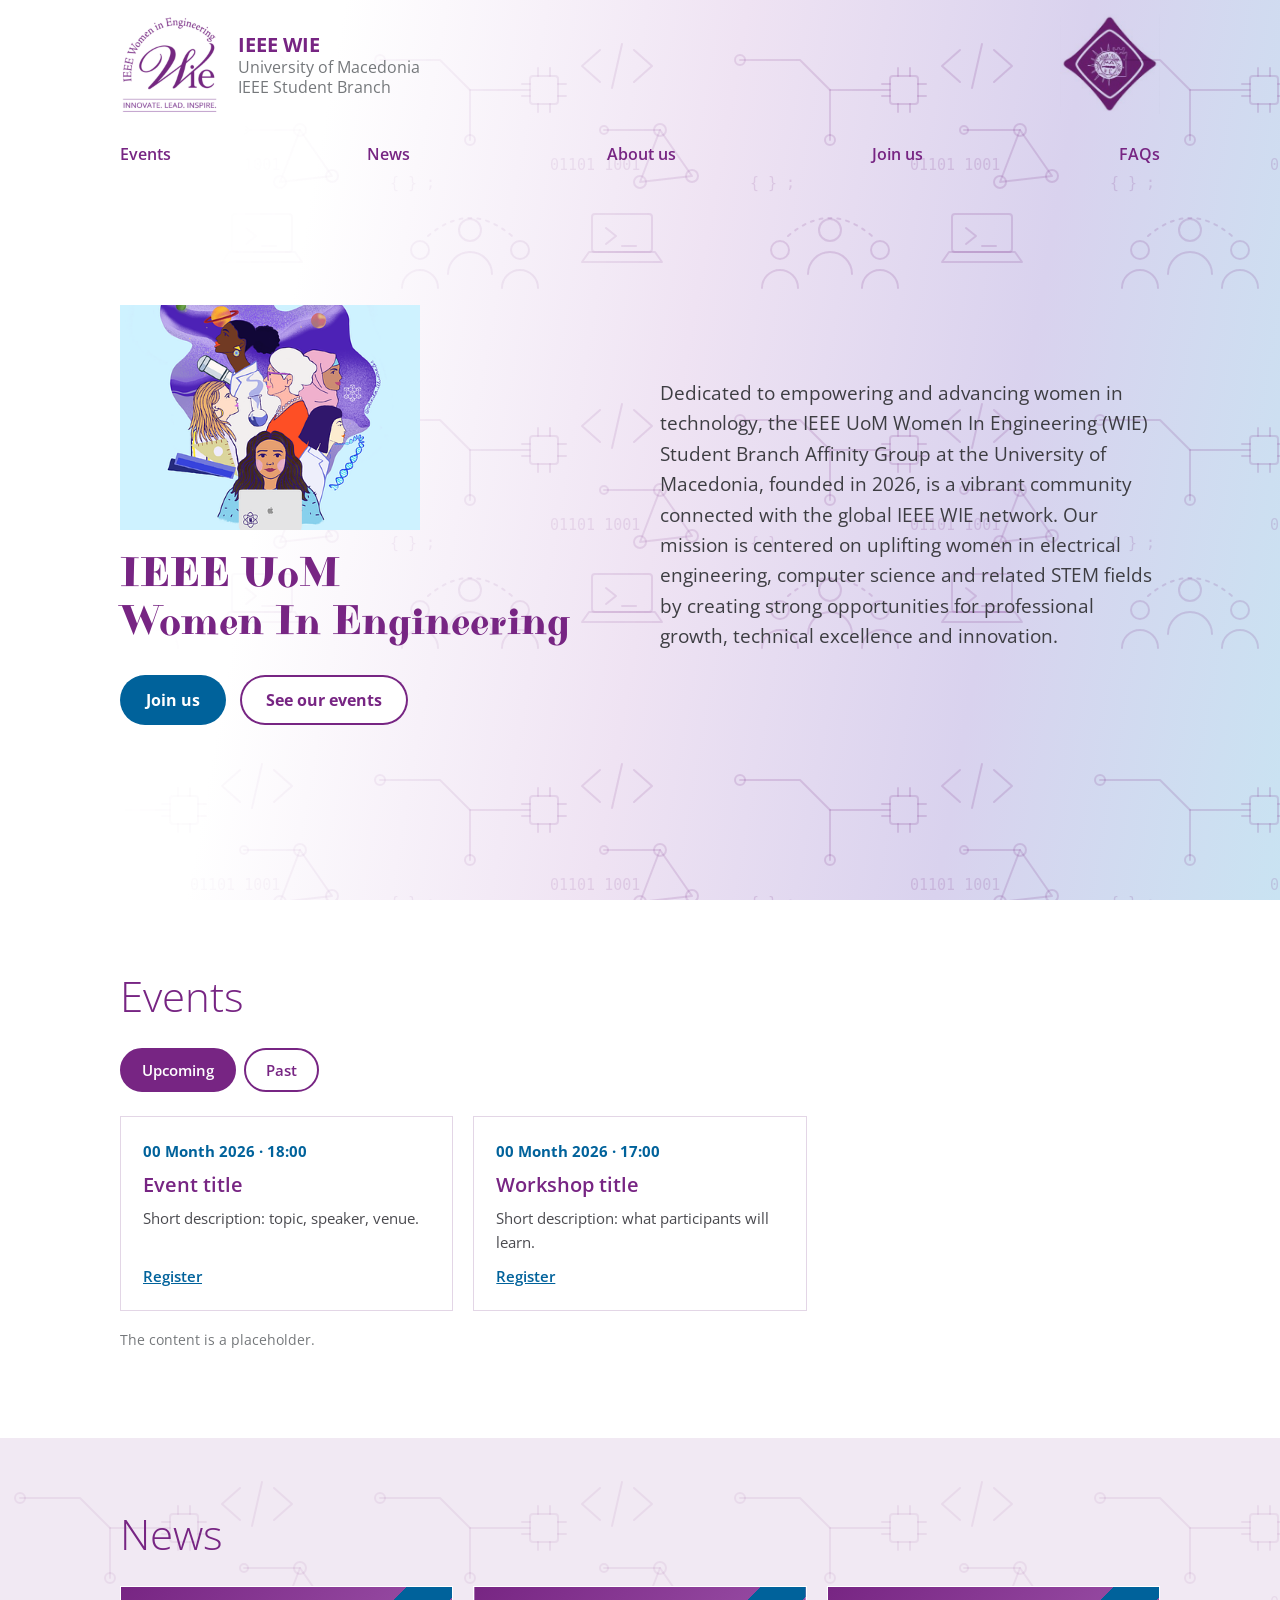
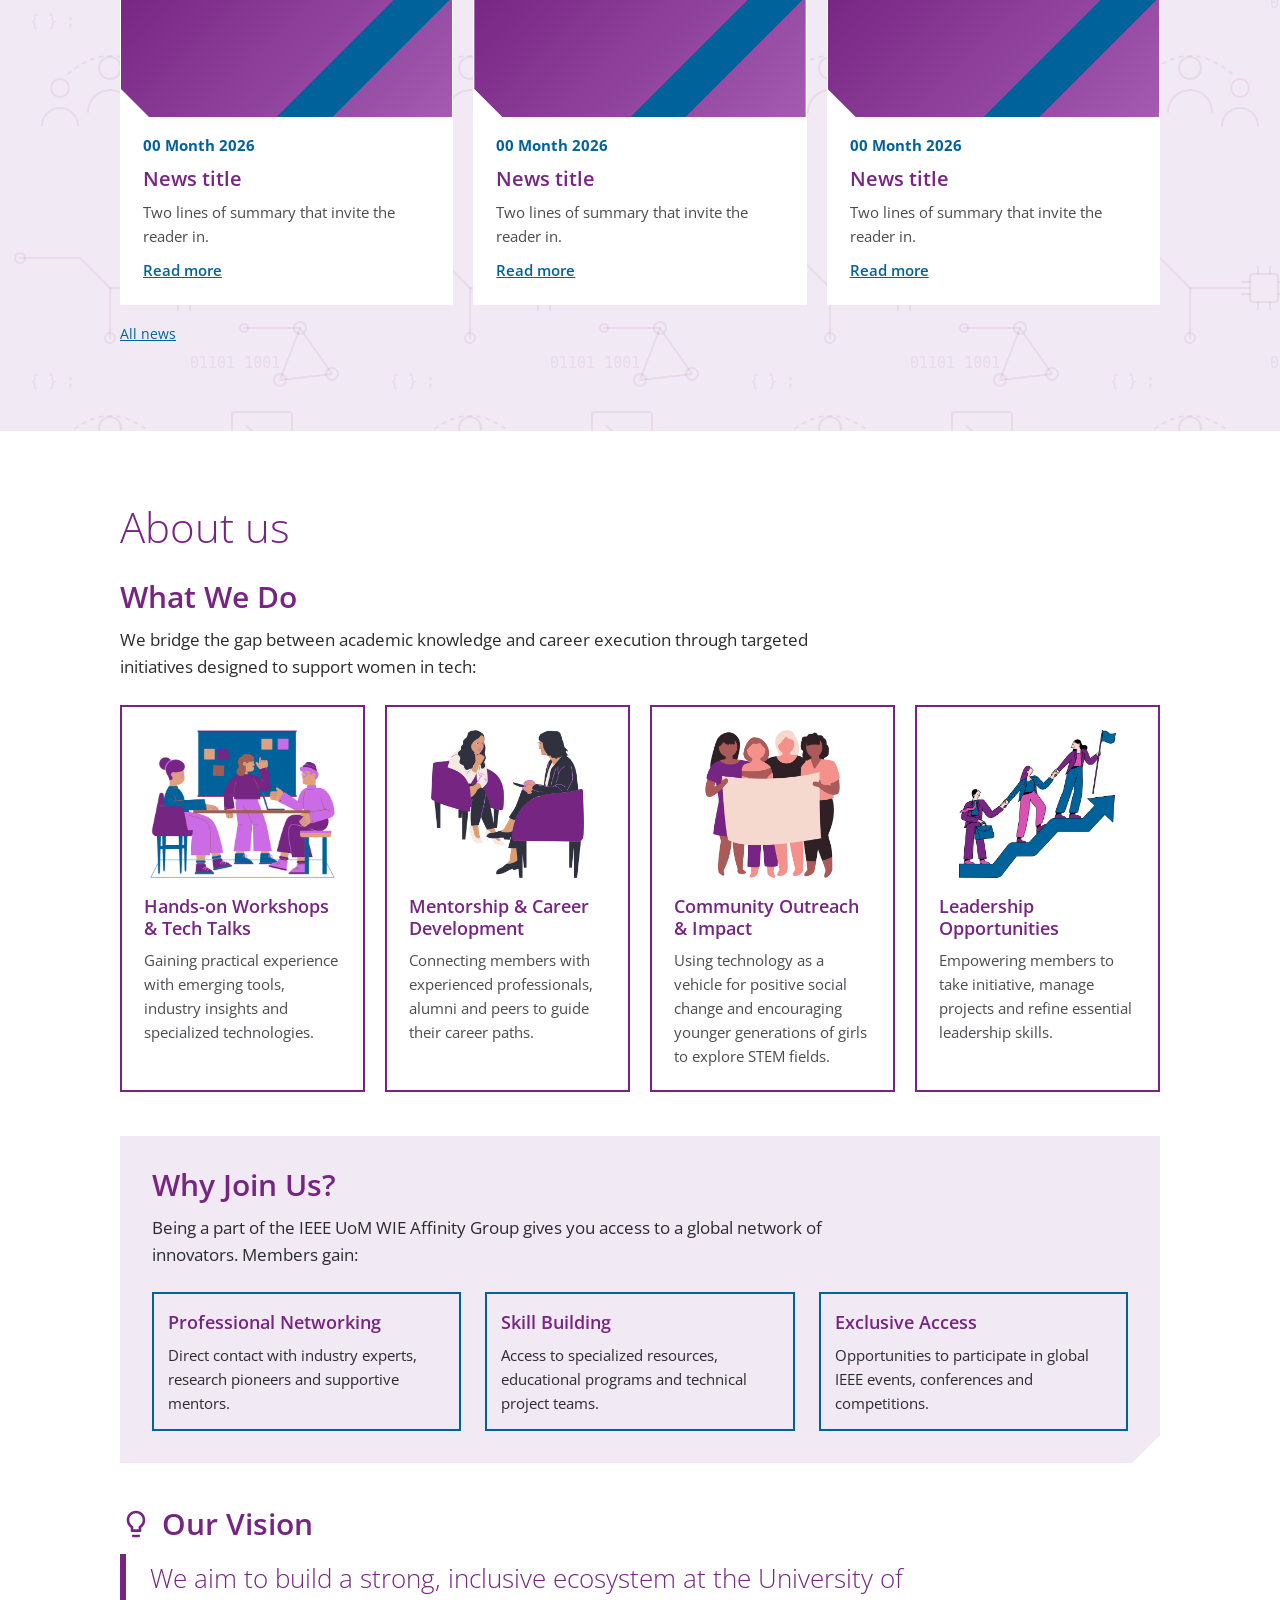
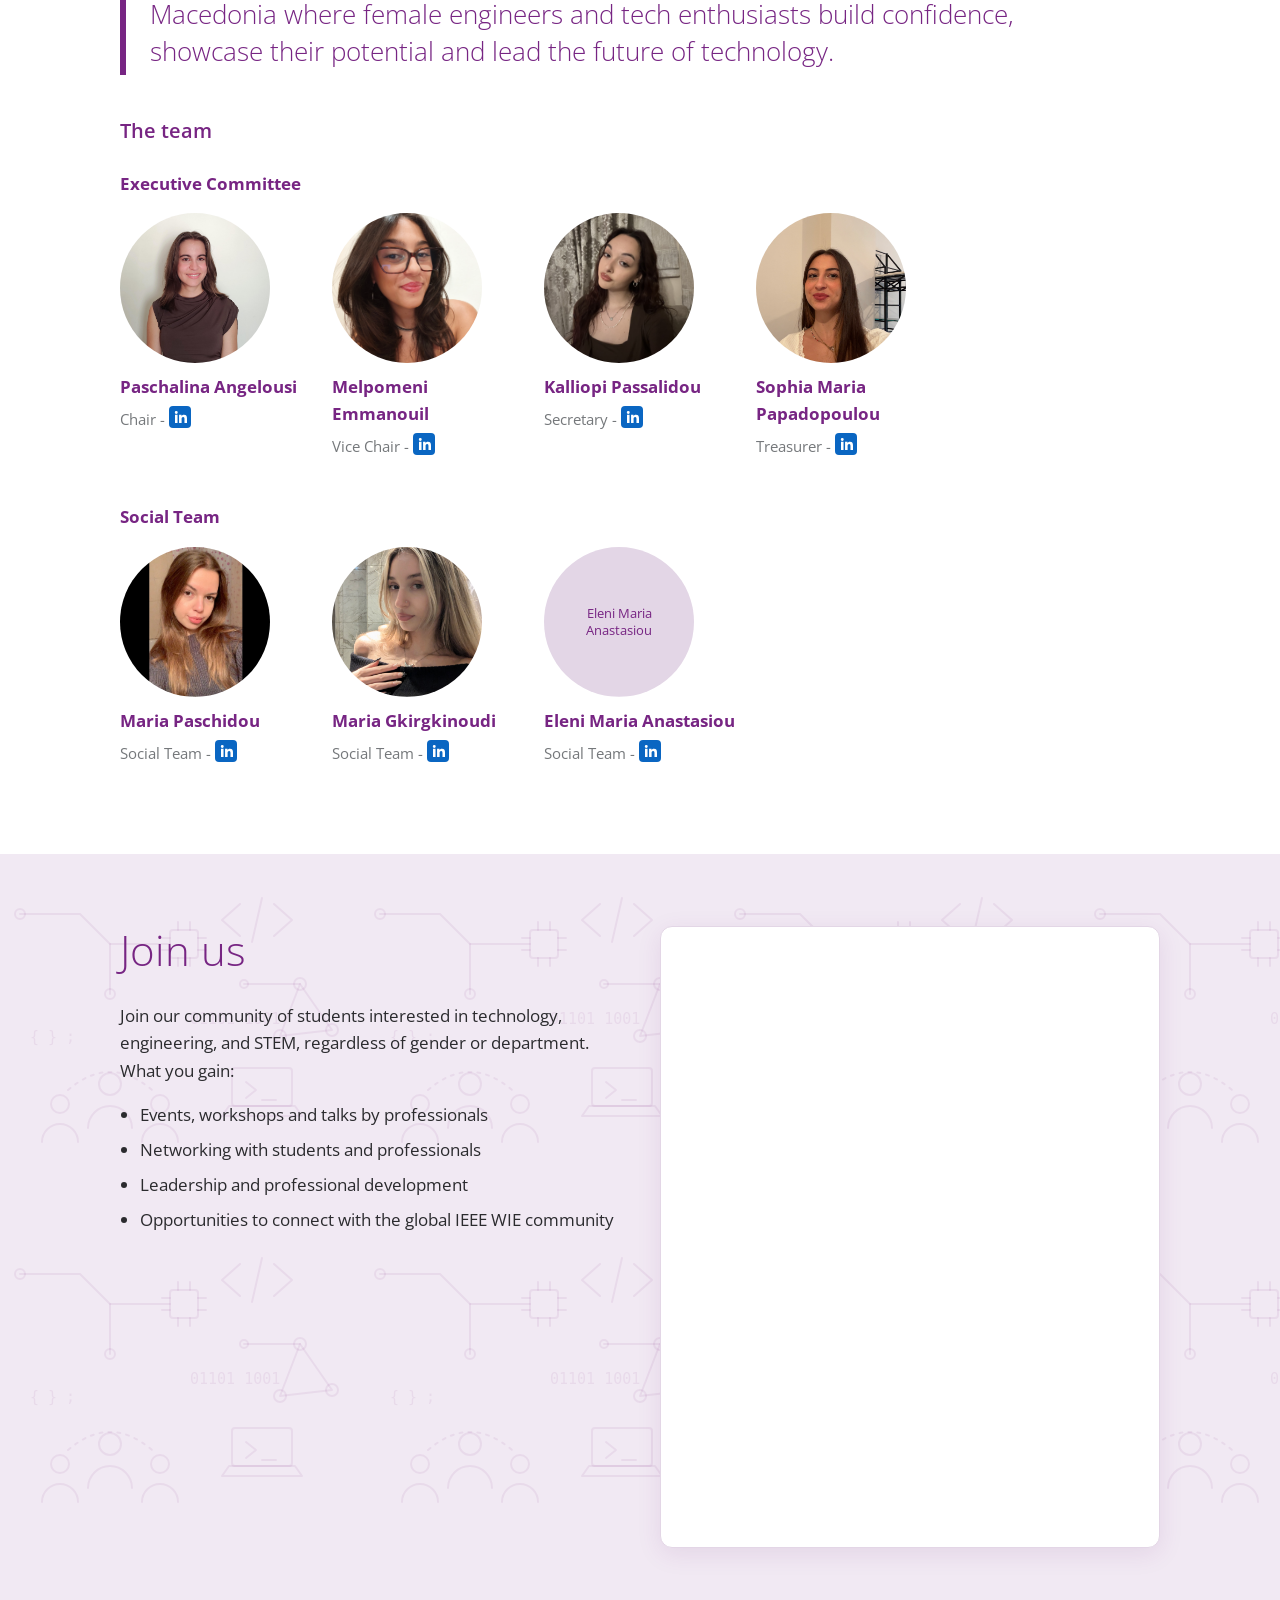
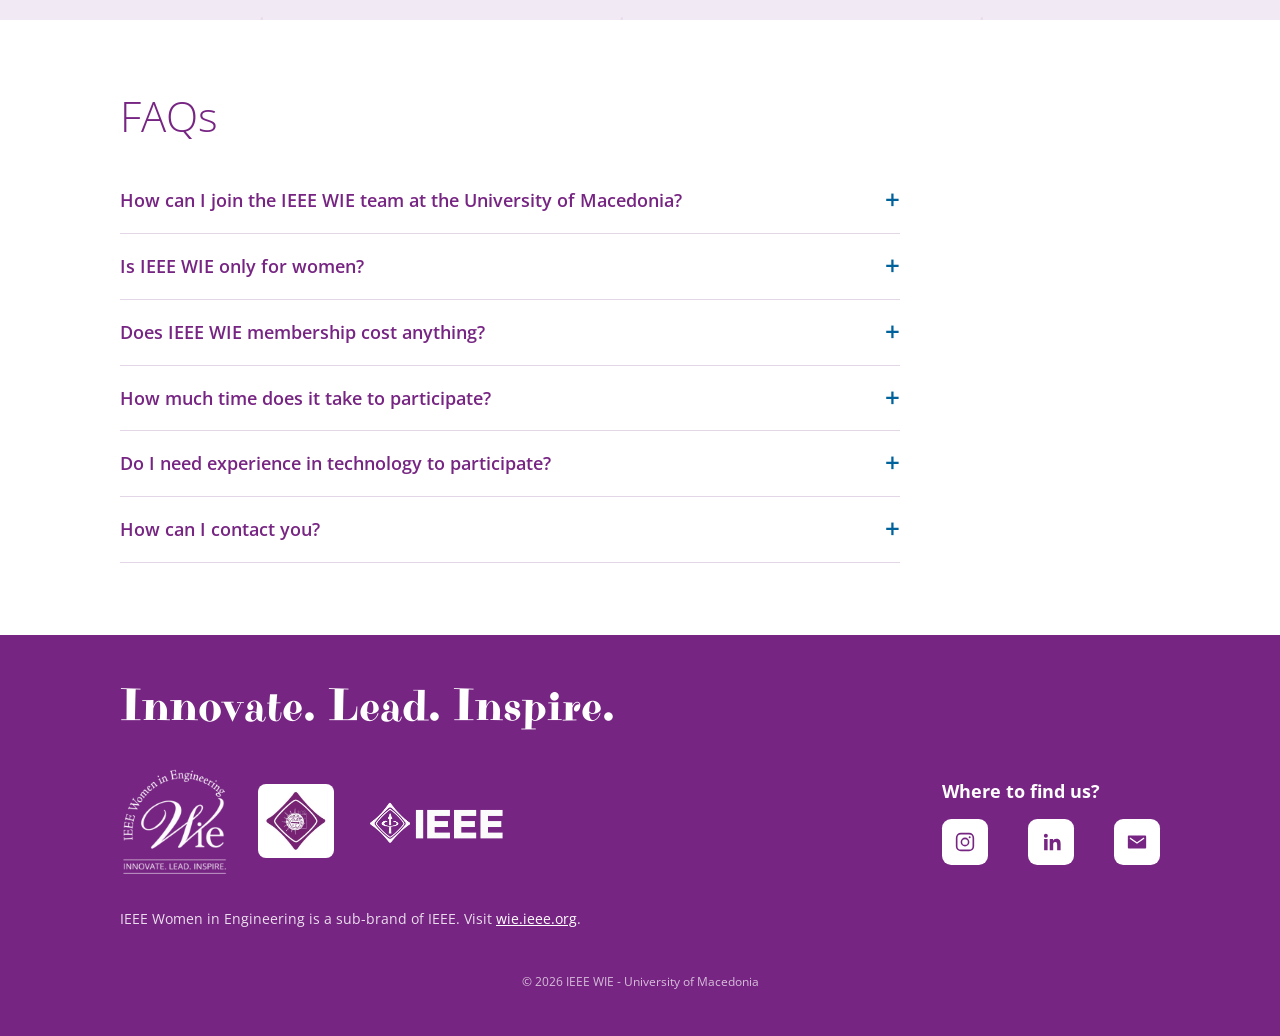
==== wie-site/wie-site/index.html @ a38d79a9 "Merge pull request #2 from paschalina-aggelousi/ui-updates Added social team section" ====
<!DOCTYPE html>
<html lang="en">

<head>
  <meta charset="utf-8">
  <meta name="viewport" content="width=device-width, initial-scale=1, viewport-fit=cover">
  <title>IEEE WIE – University of Macedonia</title>

  <!-- Fonts (Google Fonts) -->
  <link rel="preconnect" href="https://fonts.googleapis.com">
  <link rel="preconnect" href="https://fonts.gstatic.com" crossorigin>
  <link href="https://fonts.googleapis.com/css2?family=Open+Sans:wght@300;400;600;700&display=swap" rel="stylesheet">
  <!-- Tangerine is loaded but not used by any style at the moment -->
  <link rel="preconnect" href="https://fonts.googleapis.com">
<link rel="preconnect" href="https://fonts.gstatic.com" crossorigin>
<link href="https://fonts.googleapis.com/css2?family=Purple+Purse&display=swap" rel="stylesheet">

  <!-- Bitcount Ink: used for the "innovate. lead. inspire." tagline in the footer -->
  <link href="https://fonts.googleapis.com/css2?family=Bitcount+Ink:wght@100..900&display=swap" rel="stylesheet">

  <link rel="stylesheet" href="styles.css">
</head>

<body>

<main>

  <!-- ======================================================================
       HERO (includes the header with the logos)
       ====================================================================== -->
  <div class="hero">

    <header>
      <div class="container site-header">
        <img class="logo-wie" src="assets/wie-logo.png" alt="IEEE Women in Engineering – Innovate. Lead. Inspire.">
        <div class="brand-name">
          IEEE WIE
          <span>University of Macedonia<br>IEEE Student Branch</span>
        </div>
        <img class="logo-uom" src="assets/uom-logo.jpg" alt="University of Macedonia logo">
      </div>
      <!-- Navigation: a row of links on desktop, a menu button on mobile -->
      <nav class="site-nav" aria-label="Main navigation">
        <div class="container">
          <button class="nav-toggle" type="button" aria-expanded="false" aria-controls="nav-menu" aria-label="Open menu">
            <span class="nav-toggle-bar"></span>
            <span class="nav-toggle-bar"></span>
            <span class="nav-toggle-bar"></span>
          </button>

          <ul class="nav-menu" id="nav-menu">
            <li><a href="#events">Events</a></li>
            <li><a href="#news">News</a></li>
            <li><a href="#about">About us</a></li>
            <li><a href="#join">Join us</a></li>
            <li><a href="#faq">FAQs</a></li>
          </ul>
        </div>
      </nav>
    </header>

    <div class="container">

      <!-- Left column: title and buttons -->
      <div class="hero-main">

        <div class="hero-art">
    <img
    src="assets/homepage_temp.png"
    alt="Women in engineering and technology"
  > </div>
        <h1 class="tangerine-bold">IEEE UoM <br>Women In Engineering</h1>

        <!-- Keep both buttons on one line with no space between them: a gap would shift the layout -->
        <div class="hero-buttons"><a class="btn blue" href="#join">Join us</a> <a class="btn ghost" href="#events">See our events</a></div>
      </div>

      <!-- Right column: description (on mobile the order is title, text, buttons) -->
      <p class="hero-text">
        Dedicated to empowering and advancing women in technology, the IEEE UoM Women In Engineering (WIE) Student Branch Affinity Group at the University of Macedonia, founded in 2026, is a vibrant community connected with the global IEEE WIE network. Our mission is centered on uplifting women in electrical engineering, computer science and related STEM fields by creating strong opportunities for professional growth, technical excellence and innovation.
      </p>

    </div>
  </div>


  <!-- ======================================================================
       EVENTS
       The two buttons switch between the lists (see script.js).
       data-tab must match the id of the list it shows.
       ====================================================================== -->
  <section id="events">
    <div class="container">
      <h2>Events</h2>

      <div class="tabs" role="tablist">
        <button role="tab" aria-selected="true" data-tab="events-upcoming">Upcoming</button>
        <button role="tab" aria-selected="false" data-tab="events-past">Past</button>
      </div>

      <!-- Upcoming events -->
      <div class="grid" id="events-upcoming">
        <article class="card">
          <span class="card-date">00 Month 2026 · 18:00</span>
          <h3>Event title</h3>
          <p>Short description: topic, speaker, venue.</p>
          <a class="card-link" href="#">Register</a>
        </article>

        <article class="card">
          <span class="card-date">00 Month 2026 · 17:00</span>
          <h3>Workshop title</h3>
          <p>Short description: what participants will learn.</p>
          <a class="card-link" href="#">Register</a>
        </article>
      </div>

      <!-- Past events (hidden until the "Past" tab is selected) -->
      <div class="grid" id="events-past" hidden>
        <article class="card">
          <div class="placeholder-img" role="img" aria-label="Event photo placeholder"></div>
          <span class="card-date">00 Month 2026</span>
          <h3>Past event title</h3>
          <p>One line about what happened.</p>
        </article>

        <article class="card">
          <div class="placeholder-img" role="img" aria-label="Event photo placeholder"></div>
          <span class="card-date">00 Month 2026</span>
          <h3>Past event title</h3>
          <p>One line about what happened.</p>
        </article>
      </div>

      <p class="section-note">The content is a placeholder.</p>
    </div>
  </section>


  <!-- ======================================================================
       NEWS
       ====================================================================== -->
  <section id="news" class="section-tinted">
    <div class="container">
      <h2>News</h2>

      <div class="grid">
        <article class="card">
          <div class="placeholder-img" role="img" aria-label="Image placeholder"></div>
          <span class="card-date">00 Month 2026</span>
          <h3>News title</h3>
          <p>Two lines of summary that invite the reader in.</p>
          <a class="card-link" href="#">Read more</a>
        </article>

        <article class="card">
          <div class="placeholder-img" role="img" aria-label="Image placeholder"></div>
          <span class="card-date">00 Month 2026</span>
          <h3>News title</h3>
          <p>Two lines of summary that invite the reader in.</p>
          <a class="card-link" href="#">Read more</a>
        </article>

        <article class="card">
          <div class="placeholder-img" role="img" aria-label="Image placeholder"></div>
          <span class="card-date">00 Month 2026</span>
          <h3>News title</h3>
          <p>Two lines of summary that invite the reader in.</p>
          <a class="card-link" href="#">Read more</a>
        </article>
      </div>

      <p class="section-note"><a href="#">All news</a></p>
    </div>
  </section>


  <!-- ======================================================================
       ABOUT US
       ====================================================================== -->
  <section id="about">
    <div class="container">
      <h2>About us</h2>

      <!-- What we do: four cards, each with an illustration -->
      <div class="about-block">
        <h3 class="about-heading">What We Do</h3>
        <p class="about-intro">We bridge the gap between academic knowledge and career execution through targeted initiatives designed to support women in tech:</p>

        <div class="feature-grid">
          <article class="feature">
            <img class="feature-icon" src="assets/icon-workshops.png" alt="">
            <h4 class="feature-title">Hands-on Workshops &amp; Tech Talks</h4>
            <p>Gaining practical experience with emerging tools, industry insights and specialized technologies.</p>
          </article>

          <article class="feature">
            <img class="feature-icon" src="assets/icon-mentorship.png" alt="">
            <h4 class="feature-title">Mentorship &amp; Career Development</h4>
            <p>Connecting members with experienced professionals, alumni and peers to guide their career paths.</p>
          </article>

          <article class="feature">
            <img class="feature-icon" src="assets/icon-outreach.png" alt="">
            <h4 class="feature-title">Community Outreach &amp; Impact</h4>
            <p>Using technology as a vehicle for positive social change and encouraging younger generations of girls to explore STEM fields.</p>
          </article>

          <article class="feature">
            <img class="feature-icon" src="assets/icon-leadership.png" alt="">
            <h4 class="feature-title">Leadership Opportunities</h4>
            <p>Empowering members to take initiative, manage projects and refine essential leadership skills.</p>
          </article>
        </div>
      </div>

      <!-- Why join us: highlighted panel with three benefits -->
      <div class="about-block why-panel">
        <h3 class="about-heading">Why Join Us?</h3>
        <p class="about-intro">Being a part of the IEEE UoM WIE Affinity Group gives you access to a global network of innovators. Members gain:</p>

        <div class="perks">
          <div class="perk">
            <h4 class="perk-title">Professional Networking</h4>
            <p>Direct contact with industry experts, research pioneers and supportive mentors.</p>
          </div>

          <div class="perk">
            <h4 class="perk-title">Skill Building</h4>
            <p>Access to specialized resources, educational programs and technical project teams.</p>
          </div>

          <div class="perk">
            <h4 class="perk-title">Exclusive Access</h4>
            <p>Opportunities to participate in global IEEE events, conferences and competitions.</p>
          </div>
        </div>
      </div>

      <!-- Vision: large statement -->
      <div class="about-block">
        <h3 class="about-heading about-heading-icon">
          <!-- Lightbulb icon (takes the heading's purple color) -->
          <svg viewBox="0 0 24 24" aria-hidden="true"><path d="M9 21c0 .55.45 1 1 1h4c.55 0 1-.45 1-1v-1H9v1zm3-19C8.14 2 5 5.14 5 9c0 2.38 1.19 4.47 3 5.74V17c0 .55.45 1 1 1h6c.55 0 1-.45 1-1v-2.26c1.81-1.27 3-3.36 3-5.74 0-3.86-3.14-7-7-7zm2.85 11.1l-.85.6V16h-4v-2.3l-.85-.6C7.8 12.16 7 10.63 7 9c0-2.76 2.24-5 5-5s5 2.24 5 5c0 1.63-.8 3.16-2.15 4.1z"/></svg>
          Our Vision
        </h3>
        <p class="vision">We aim to build a strong, inclusive ecosystem at the University of Macedonia where female engineers and tech enthusiasts build confidence, showcase their potential and lead the future of technology.</p>
      </div>


      <!-- Team members -->
<div class="team">
  <h3 class="team-title">The team</h3>

  <h4 class="team-subtitle">Executive Committee</h4>
  <div class="grid team-grid">
    <div class="person">
      <!-- Η εικόνα αντικαθιστά πλήρως το placeholder div -->
      <img src="assets/Paschalina_Angelousi.jpg" alt="Paschalina Angelousi" class="avatar">
      <b>Paschalina Angelousi</b>
      <span>Chair -  </span>
      <a href="https://www.linkedin.com/in/paschalina-angelousi-9a2558331" target="_blank" rel="noopener" class="linkedin-link" aria-label="LinkedIn Profile">
          <svg viewBox="0 0 24 24"><path d="M4.5 8.8h3.8V21H4.5zM6.4 3a2.2 2.2 0 1 1 0 4.4 2.2 2.2 0 0 1 0-4.4zM10.6 8.8h3.6v1.7c.5-1 1.8-2 3.7-2 3.9 0 4.6 2.5 4.6 5.8V21h-3.8v-5.8c0-1.4 0-3.2-2-3.2s-2.3 1.5-2.3 3.1V21h-3.8z"/></svg>

      </a>
    </div>

    <div class="person">
      <img src="assets/Melpomeni_Emmanouil.jpg" alt="Melpomeni Emmanouil" class="avatar">
      <b>Melpomeni Emmanouil</b>
      <span>Vice Chair -  </span>
      <a href="https://www.linkedin.com/in/melina-emmanouil-668721287" target="_blank" rel="noopener" class="linkedin-link" aria-label="LinkedIn Profile">
          <svg viewBox="0 0 24 24"><path d="M4.5 8.8h3.8V21H4.5zM6.4 3a2.2 2.2 0 1 1 0 4.4 2.2 2.2 0 0 1 0-4.4zM10.6 8.8h3.6v1.7c.5-1 1.8-2 3.7-2 3.9 0 4.6 2.5 4.6 5.8V21h-3.8v-5.8c0-1.4 0-3.2-2-3.2s-2.3 1.5-2.3 3.1V21h-3.8z"/></svg>

      </a>
    </div>

    <div class="person">
      <img src="assets/Kalliopi_Passalidou.jpg" alt="Kalliopi Passalidou" class="avatar">
      <b>Kalliopi Passalidou</b>
      <span>Secretary -  </span>
      <a href="https://www.linkedin.com/in/kalliopi-passalidou-3412a7331" target="_blank" rel="noopener" class="linkedin-link" aria-label="LinkedIn Profile">
          <svg viewBox="0 0 24 24"><path d="M4.5 8.8h3.8V21H4.5zM6.4 3a2.2 2.2 0 1 1 0 4.4 2.2 2.2 0 0 1 0-4.4zM10.6 8.8h3.6v1.7c.5-1 1.8-2 3.7-2 3.9 0 4.6 2.5 4.6 5.8V21h-3.8v-5.8c0-1.4 0-3.2-2-3.2s-2.3 1.5-2.3 3.1V21h-3.8z"/></svg>

      </a>
    </div>

    <div class="person">
      <img src="assets/Sofia_Maria_Papadopoulou.jpg" alt="Sofia Maria Papadopoulou" class="avatar">
      <b>Sophia Maria Papadopoulou</b>
      <span>Treasurer -  </span>
      <a href="https://www.linkedin.com/in/sofia-maria-papadopoulou-4b4349332" target="_blank" rel="noopener" class="linkedin-link" aria-label="LinkedIn Profile">
          <svg viewBox="0 0 24 24"><path d="M4.5 8.8h3.8V21H4.5zM6.4 3a2.2 2.2 0 1 1 0 4.4 2.2 2.2 0 0 1 0-4.4zM10.6 8.8h3.6v1.7c.5-1 1.8-2 3.7-2 3.9 0 4.6 2.5 4.6 5.8V21h-3.8v-5.8c0-1.4 0-3.2-2-3.2s-2.3 1.5-2.3 3.1V21h-3.8z"/></svg>

      </a>
    </div>
  </div>

  <h4 class="team-subtitle">Social Team</h4>
   <div class="grid team-grid">
    <div class="person">
      <!-- Η εικόνα αντικαθιστά πλήρως το placeholder div -->
      <img src="assets/Maria_Paschidou.jpg" alt="Maria Paschidou" class="avatar">
      <b>Maria Paschidou</b>
      <span>Social Team -  </span>
      <a href="https://www.linkedin.com/in/maria-paschidou-298128382/" target="_blank" rel="noopener" class="linkedin-link" aria-label="LinkedIn Profile">
          <svg viewBox="0 0 24 24"><path d="M4.5 8.8h3.8V21H4.5zM6.4 3a2.2 2.2 0 1 1 0 4.4 2.2 2.2 0 0 1 0-4.4zM10.6 8.8h3.6v1.7c.5-1 1.8-2 3.7-2 3.9 0 4.6 2.5 4.6 5.8V21h-3.8v-5.8c0-1.4 0-3.2-2-3.2s-2.3 1.5-2.3 3.1V21h-3.8z"/></svg>

      </a>
    </div>

    <div class="person">
      <img src="assets/Maria_Gkirgkinoudi.jpg" alt="Maria Gkirgkinoudi" class="avatar">
      <b>Maria Gkirgkinoudi</b>
      <span>Social Team -  </span>
      <a href="https://www.linkedin.com/in/maria-gkirgkinoudi-3883622b6/" target="_blank" rel="noopener" class="linkedin-link" aria-label="LinkedIn Profile">
          <svg viewBox="0 0 24 24"><path d="M4.5 8.8h3.8V21H4.5zM6.4 3a2.2 2.2 0 1 1 0 4.4 2.2 2.2 0 0 1 0-4.4zM10.6 8.8h3.6v1.7c.5-1 1.8-2 3.7-2 3.9 0 4.6 2.5 4.6 5.8V21h-3.8v-5.8c0-1.4 0-3.2-2-3.2s-2.3 1.5-2.3 3.1V21h-3.8z"/></svg>

      </a>
    </div>

    <div class="person">
      <img src="" alt="Eleni Maria Anastasiou" class="avatar">
      <b>Eleni Maria Anastasiou</b>
      <span>Social Team -  </span>
      <a href="https://www.linkedin.com/in/eleni-maria-anastasiou-708b73329/" target="_blank" rel="noopener" class="linkedin-link" aria-label="LinkedIn Profile">
          <svg viewBox="0 0 24 24"><path d="M4.5 8.8h3.8V21H4.5zM6.4 3a2.2 2.2 0 1 1 0 4.4 2.2 2.2 0 0 1 0-4.4zM10.6 8.8h3.6v1.7c.5-1 1.8-2 3.7-2 3.9 0 4.6 2.5 4.6 5.8V21h-3.8v-5.8c0-1.4 0-3.2-2-3.2s-2.3 1.5-2.3 3.1V21h-3.8z"/></svg>

      </a>
    </div>

  </div>
</div>
</section>

  <!-- ======================================================================
       JOIN US
       
       ====================================================================== -->
  <section id="join" class="section-tinted">
    <div class="container join-grid">

      <!-- Benefits -->
      <div>
        <h2>Join us</h2>
        <p>Join our community of students interested in technology, engineering, and STEM, regardless of gender or department. What you gain:</p>
        <ul class="benefits-list">
          <li>Events, workshops and talks by professionals</li>
          <li>Networking with students and professionals</li>
          <li>Leadership and professional development</li>
          <li>Opportunities to connect with the global IEEE WIE community</li>
        </ul>
      </div>

      <!-- Application form -->
      <div class="google-form-container">
        <iframe
          src="https://docs.google.com/forms/d/e/1FAIpQLSfFbf1asjqytDMwA3Irzkhea4-fGrnrYJ2a7aBQhg-yEwzszw/viewform?embedded=true&amphl=en"
          title="IEEE WIE UoM – Join Us form"
          loading="lazy">Loading…</iframe>
      </div>

    </div>
  </section>


  <!-- ======================================================================
       FAQs
       Each <details> is one question; it opens and closes on click.
       ====================================================================== -->
  <section id="faq">
    <div class="container">
      <h2>FAQs</h2>

      <details>
        <summary>How can I join the IEEE WIE team at the University of Macedonia?</summary>
        <p>Fill out our Join Us form to express your interest in becoming part of our community!</p>
      </details>

      <details>
        <summary>Is IEEE WIE only for women?</summary>
        <p>IEEE WIE welcomes individuals of all genders and backgrounds who share an interest in technology and engineering.</p>
      </details>


      <details>
        <summary>Does IEEE WIE membership cost anything?</summary>
        <p>IEEE WIE membership costs US$25 per year and is free to IEEE Student, Graduate Student, and Life Members.</p>
      </details>

      <details>
        <summary>How much time does it take to participate?</summary>
        <p>Participation is flexible! You can choose how much time to dedicate based on your availability and interests.</p>
      </details>

      <details>
        <summary>Do I need experience in technology to participate?</summary>
        <p>No! Everyone interested in technology, engineering, and STEM is welcome. You don't need previous experience, just curiosity and a willingness to learn.</p>
      </details>

      <details>
        <summary>How can I contact you?</summary>
        <p>Feel free to email us or send us a message on social media.</p>
      </details>
    </div>
  </section>

</main>


<!-- ========================================================================
     FOOTER: logos, social links, IEEE note
     Replace the "#" links and the email address with the real ones.
     ======================================================================== -->
<footer>
  <div class="container footer-inner">

    <p class="footer-tagline">Innovate. Lead. Inspire.</p>

    <div class="footer-logos">
      <!-- White version of the WIE logo, for the dark purple background -->
      <img class="logo-wie" src="assets/wie-logo-white.png" alt="IEEE Women in Engineering">
      <img class="logo-uom" src="assets/uom-logo.jpg" alt="University of Macedonia">
      <img class="logo-ieee" src="assets/ieee_logo.png" alt="IEEE logo">
    </div>

    <div class="footer-social">
      <p class="footer-social-title">Where to find us?</p>
 
    <div class="social-links">
      <a href="#" aria-label="Instagram">
        <svg viewBox="0 0 24 24"><path d="M12 7.2A4.8 4.8 0 1 0 12 16.8 4.8 4.8 0 0 0 12 7.2zm0 7.9a3.1 3.1 0 1 1 0-6.2 3.1 3.1 0 0 1 0 6.2zM17.1 5.6a1.1 1.1 0 1 0 0 2.2 1.1 1.1 0 0 0 0-2.2zM7.5 2h9A5.5 5.5 0 0 1 22 7.5v9a5.5 5.5 0 0 1-5.5 5.5h-9A5.5 5.5 0 0 1 2 16.5v-9A5.5 5.5 0 0 1 7.5 2zm0 1.8A3.7 3.7 0 0 0 3.8 7.5v9a3.7 3.7 0 0 0 3.7 3.7h9a3.7 3.7 0 0 0 3.7-3.7v-9a3.7 3.7 0 0 0-3.7-3.7z"/></svg>
      </a>

      <a href="#" aria-label="LinkedIn">
        <svg viewBox="0 0 24 24"><path d="M4.5 8.8h3.8V21H4.5zM6.4 3a2.2 2.2 0 1 1 0 4.4 2.2 2.2 0 0 1 0-4.4zM10.6 8.8h3.6v1.7c.5-1 1.8-2 3.7-2 3.9 0 4.6 2.5 4.6 5.8V21h-3.8v-5.8c0-1.4 0-3.2-2-3.2s-2.3 1.5-2.3 3.1V21h-3.8z"/></svg>
      </a>

      <a href="mailto:wie@example.org" aria-label="Email">
        <svg viewBox="0 0 24 24"><path d="M3 5h18a1 1 0 0 1 1 1v12a1 1 0 0 1-1 1H3a1 1 0 0 1-1-1V6a1 1 0 0 1 1-1zm9 7.2L4.6 7 4 8.4l8 5.5 8-5.5L19.4 7z"/></svg>
      </a>
    </div>
    </div>

    <p class="footer-note">IEEE Women in Engineering is a sub-brand of IEEE. Visit <a href="https://wie.ieee.org">wie.ieee.org</a>.</p>
    <p class="copyright">&copy; 2026 IEEE WIE - University of Macedonia </p>

  </div>
</footer>

<script src="script.js"></script>
</body>

</html>
---- wie-site/wie-site/styles.css ----
/* ==========================================================================
   IEEE WIE – University of Macedonia
   Stylesheet

   Contents
     1. Design tokens (colors) & base styles
     2. Layout helpers & buttons
     3. Header (logos + group name)
     4. Hero
     5. Sections (shared) & cards
     6. Events
     7. News
     8. About us
     9. Join us (form)
    10. FAQs
    11. Footer
    12. Mobile (max-width: 760px)
    13. Reduced motion
   ========================================================================== */


/* ==========================================================================
   1. DESIGN TOKENS & BASE STYLES
   Brand colors come from the IEEE WIE identity guidelines.
   ========================================================================== */

:root {
  --purple: #772583;   /* primary */
  --blue:   #00629B;   /* accent */
  --green:  #78BE20;   /* accent */
  --gray:   #75787B;   /* secondary text */
  --ink:    #2b2b2e;   /* body text */
  --tint:   #F1E9F3;   /* light purple background */
  --line:   #E3D6E6;   /* borders & dividers */
  --bg:     #fff;
}

:root {
  color-scheme: light;   /* the logo is only allowed on light backgrounds */
  box-sizing: border-box;
  padding-top: env(safe-area-inset-top, 0px);       /* phone notches */
  padding-bottom: env(safe-area-inset-bottom, 0px);
}

*,
*::before,
*::after{
  box-sizing: inherit;
}

html {
  scroll-behavior: smooth;
  scroll-padding-top: 64px;   /* space kept above an anchor when scrolling to it */
}

body {
  margin: 0;
  background: var(--bg);
  color: var(--ink);
  font: 400 17px/1.6 "Open Sans", Calibri, Arial, sans-serif;
}

a {
  color: var(--blue);
}

:focus-visible {
  outline: 3px solid var(--blue);
  outline-offset: 3px;
}

h1,
h2,
h3 {
  font-weight: 300;
  color: var(--purple);
  line-height: 1.15;
  margin: 0;
}

h2 {
  font-size: clamp(30px, 5vw, 42px);
  margin-bottom: 28px;
}

h3 {
  font-size: 20px;
  font-weight: 600;
}

/* Elements with the "hidden" attribute stay hidden (used by the events tabs) */
[hidden] {
  display: none !important;
}


/* ==========================================================================
   2. LAYOUT HELPERS & BUTTONS
   ========================================================================== */

/* Centered content column used by every section */
.container {
  max-width: 1080px;
  margin: 0 auto;
  padding: 0 20px;
}

/* Default button: green, pill-shaped */
.btn {
  display: inline-block;
  padding: 14px 26px;
  text-decoration: none;
  background: var(--green);
  color: #1c2b06;
  border: 0;
  font: 700 16px "Open Sans", sans-serif;
  cursor: pointer;
  border-radius: 999px;
}

.btn:hover {
  background: #8fd12e;
}

/* Variant: white button (e.g. "See our events") */
.btn.ghost {
  background: #fff;
  color: var(--purple);
  margin-left: 10px;
}

/* Variant: blue button (e.g. "Join us") */
.btn.blue {
  background: var(--blue);
  color: #fff;
}

.btn.blue:hover {
  background: #0a77b8;
}


/* ==========================================================================
   3. HEADER (logos + group name)
   The header sits inside the hero, so it shares the hero's gradient.
   ========================================================================== */

.site-header {
  position: relative;
  display: flex;
  align-items: center;
  gap: 18px;
  padding: 14px 20px;
}

/* "multiply" makes the white background of the logo images transparent */
.site-header img {
  mix-blend-mode: multiply;
}

.site-header .logo-wie {
  width: 100px;
  height: 100px;
}

.site-header .logo-uom {
  width: 100px;
  height: 100px;
  margin-left: auto;   /* pushes the university logo to the right edge */
}

.site-header .brand-name {
  font-weight: 700;
  font-size: 20px;
  line-height: 1.25;
  color: var(--purple);
}

.site-header .brand-name span {
  display: block;
  font-weight: 400;
  color: var(--gray);
  font-size: 16px;
}

/* ==========================================================================
   3b. NAVIGATION (under the logos)
   No background of its own: the hero gradient shows through.
   On desktop it is a row of links; on mobile see section 12.
   ========================================================================== */


.nav-menu {
  list-style: none;
  margin: 0;
  padding: 0;
  display: flex;
  flex-wrap: wrap;
  justify-content: space-between;
  width:100%;
  gap: 0 28px;
}

.nav-menu a {
  display: block;
  padding: 14px 0;
  color: var(--purple);
  font-weight: 600;
  font-size: 16px;
  text-decoration: none;
}

/* Blue underline on hover / keyboard focus */
.nav-menu a:hover,
.nav-menu a:focus-visible {
  box-shadow: inset 0 -3px 0 var(--blue);
}

/* The menu button (three lines) only exists on mobile */
.nav-toggle {
  display: none;
}

/* ==========================================================================
   4. HERO
   Gradient background + faint circuit pattern on the left-to-right fade.
   ========================================================================== */

.hero {
  position: relative;
  overflow: hidden;
  margin-top: 0;
  padding: 0 0 88px;
  display: flex;
  flex-direction: column;
  min-height: 100vh;    /* fallback for older browsers */
  min-height: 100svh;   /* exactly the visible screen height */
  background: linear-gradient(
    100deg,
    #fff 0%,
    #fff 24%,
    #EFE3F3 52%,
    #D9D2EE 76%,
    #C9E3F2 100%
  );
  color: var(--ink);
  animation: fade-in 1.5s ease-out;
}

@keyframes fade-in {
  from { 
    opacity: 0;
    transform: translateY(20px); }
  to   { 
    opacity: 1;
    transform: translateY(0); }
}


/* Faint circuit pattern, fading in from the left */
.hero::before {
  content: "";
  position: absolute;
  inset: 0;
  background: url("assets/pattern-hero.svg") 0 0 / 360px 360px;
  -webkit-mask-image: linear-gradient(100deg, transparent 18%, #000 62%);
  mask-image: linear-gradient(100deg, transparent 18%, #000 62%);
  pointer-events: none;
}

/* Keeps the content above the ::before pattern */
.hero .container {
  position: relative;
}

/* Two columns: text on the left, illustration on the right */
.hero > .container {
  margin-top: 36px;
  display: grid;
  grid-template-columns: 1fr 1fr;
  gap: 40px;
  align-items: center;
  width: 100%;
  flex: 1;
  align-content: center;
}

.hero-main {
  display: flex;
  flex-direction: column;
  align-items: flex-start; 
  text-align: left;  
}

/* Illustration above the main title */
.hero-main .hero-art {
  display: flex;
  justify-content: center;
  align-items: center;
  margin-bottom: 20px;
}

.hero-main .hero-art img {
  display: block;
  width: 100%;
  max-width: 300px;
  max-height: 32vh;
  height: auto;
  object-fit: contain;
}

.hero h1 {
  color: var(--purple);
  font-size: clamp(30px, 5vw, 42px);
  margin-bottom: 28px;
}

/* Description text: right column on desktop */
.hero .hero-text {
  max-width: 46ch;
  font-size: 19px;
  margin: 0;
  justify-self: end;
  color: #3d3d42;
}

.hero .btn.ghost {
  box-shadow: inset 0 0 0 2px var(--purple);   /* purple outline */
}

/* Tangerine font for the main hero title*/

.tangerine-bold {
  font-family: "Purple Purse", serif;
  font-weight: 500;
  font-style: normal;
}


/* ==========================================================================
   5. SECTIONS (shared) & CARDS
   ========================================================================== */

section {
  padding: 72px 0;
}

/* Tinted sections (News, Join us): light purple + faint circuit pattern */
section.section-tinted {
  background: url("assets/pattern-section.svg") 0 0 / 360px 360px, var(--tint);
}

.grid {
  display: grid;
  gap: 20px;
  grid-template-columns: repeat(auto-fill, minmax(250px, 1fr));
}

.card {
  background: #fff;
  border: 1px solid var(--line);
  padding: 22px;
  display: flex;
  flex-direction: column;
  gap: 10px;
}

.section-tinted .card {
  border-color: transparent;
}

.card p {
  margin: 0;
  color: #4a4a4f;
  font-size: 15px;
}

.card-date {
  font-weight: 700;
  color: var(--blue);
  font-size: 15px;
}

.card .card-link {
  margin-top: auto;   /* keeps the link at the bottom of the card */
  font-weight: 600;
  font-size: 15px;
}

/* Placeholder image at the top of a card (replace with a real photo later).
   Purple gradient with a blue diagonal stripe and a cut bottom-left corner. */
.placeholder-img {
  height: 130px;
  margin: -22px -22px 6px;
  background:
    linear-gradient(135deg, transparent 0 62%, var(--blue) 62% 74%, transparent 74%),
    linear-gradient(135deg, var(--purple), #a45bb0);
  clip-path: polygon(0 0, 100% 0, 100% 100%, 28px 100%, 0 calc(100% - 28px));
}

.section-note {
  font-size: 14px;
  color: var(--gray);
  margin-top: 18px;
}


/* ==========================================================================
   6. EVENTS
   Tabs switch between the "upcoming" and "past" lists (see script.js).
   ========================================================================== */

.tabs {
  display: flex;
  gap: 8px;
  margin-bottom: 24px;
}

.tabs button {
  border-radius: 999px;
  font: 600 15px "Open Sans", sans-serif;
  padding: 10px 20px;
  border: 2px solid var(--purple);
  background: #fff;
  color: var(--purple);
  cursor: pointer;
}

/* Active tab */
.tabs button[aria-selected="true"] {
  background: var(--purple);
  color: #fff;
}


/* ==========================================================================
   7. NEWS
   Uses only the shared .grid and .card styles (section 5).
   ========================================================================== */


/* ==========================================================================
   8. ABOUT US
   ========================================================================== */

/* Block titles inside About us: What We Do / Why Join Us? / Our Vision */
.about-block {
  margin-top: 44px;
}

.about-block:first-of-type {
  margin-top: 0;
}

.about-heading {
  font-size: clamp(24px, 3.5vw, 30px);
  margin-bottom: 12px;
}

/* Heading with an icon on its left (used by "Our Vision") */
.about-heading-icon {
  display: flex;
  align-items: center;
  gap: 10px;
}

.about-heading-icon svg {
  width: 32px;
  height: 32px;
  flex: none;
  fill: currentColor;   /* same purple as the heading text */
}

.about-intro {
  max-width: 70ch;
  margin: 0 0 24px;
}

/* "What We Do": four illustrated cards with a purple top edge */
.feature-grid {
  display: grid;
  gap: 20px;
  grid-template-columns: repeat(auto-fit, minmax(220px, 1fr));
}

.feature {
  background: #fff;
  border: 1px solid var(--line);
  border-top: 2px solid var(--purple);
  border-bottom: 2px solid var(--purple);
  border-left: 2px solid var(--purple);
  border-right: 2px solid var(--purple);
  padding: 22px;
}

/* Illustration at the top of each card.
   The images are cropped to their content; object-fit keeps their proportions. */
.feature-icon {
  display: block;
  width: 100%;
  height: 150px;
  object-fit: contain;
}

.feature-title {
  font-size: 18px;
  font-weight: 600;
  line-height: 1.25;
  color: var(--purple);
  margin: 16px 0 8px;
}

.feature p {
  margin: 0;
  font-size: 15px;
  color: #4a4a4f;
}

/* "Why Join Us?": light purple panel with a cut bottom-right corner */
.why-panel {
  background: var(--tint);
  padding: 32px;
  clip-path: polygon(0 0, 100% 0, 100% calc(100% - 28px), calc(100% - 28px) 100%, 0 100%);
}

.perks {
  display: grid;
  gap: 24px;
  grid-template-columns: repeat(auto-fit, minmax(220px, 1fr));
}

.perk {
  border-top: 2px solid var(--blue);
  border-bottom: 2px solid var(--blue);
  border-left: 2px solid var(--blue);
  border-right: 2px solid var(--blue);
  padding-top: 14px;
  padding-bottom: 14px;
  padding-left: 14px;
  padding-right: 14px;
}

.perk-title {
  font-size: 18px;
  font-weight: 600;
  color: var(--purple);
  margin: 0 0 6px;
}

.perk p {
  margin: 0;
  font-size: 15px;
}

/* "Our Vision": large statement with a purple bar on the left */
.vision {
  max-width: 60ch;
  margin: 0;
  padding: 6px 0 6px 24px;
  border-left: 6px solid var(--purple);
  font-size: clamp(20px, 3vw, 26px);
  font-weight: 300;
  line-height: 1.4;
  color: var(--purple);
}

/* Team members */
.team {
  margin-top: 44px;
}

.team-title {
  margin-bottom: 18px;
}

.team-subtitle {
  margin: 28px 0 16px;
  color :var(--purple);
}

.team-grid {
  grid-template-columns: repeat(auto-fill, minmax(160px, 1fr));
}

.person {
  text-align: left;
  color:var(--purple);
}

/* Photo placeholder with a cut bottom-right corner */
.person .avatar {
  aspect-ratio: 1;
  background: var(--line);
  margin-bottom: 10px;
  clip-path: polygon(0 0, 100% 0, 100% calc(100% - 22px), calc(100% - 22px) 100%, 0 100%);
  width: 150px; /* Ρύθμισε το μέγεθος ανάλογα με το design σου */
  height: 150px;
  border-radius: 50%; /* Ή 8px/12px αν θέλεις τετράγωνο με στρογγυλεμένες γωνίες */
  object-fit: cover; /* Εξασφαλίζει ότι η εικόνα γεμίζει το πλαίσιο χωρίς να παραμορφώνεται */
  display: block;

}

/* Alt κείμενο μέσα στο frame όταν η φωτογραφία λείπει */
.person .avatar-fallback {
  display: flex;
  align-items: center;
  justify-content: center;
  box-sizing: border-box;
  padding: 18px;
  text-align: center;
  overflow: hidden;
}

.person .avatar-fallback span {
  display: block;
  color: var(--purple);
  font-size: 13px;
  line-height: 1.3;
  overflow-wrap: anywhere;
}

.person b {
  display: block;
}

.person span {
  color: var(--gray);
  font-size: 15px;
}

.linkedin-link{
  display:inline-flex;
  align-items:center;
  justify-content:center;
  width: 22px;
  height: 22px;
  margin-top: 6px;
  margin-bottom: 20px;
  color:#fff;
  background-color: #0a66c2;
  border-radius: 4px;
  text-decoration: none;
  transition: transform 0.2s, background-color 0.2s;

}

.linkedin-link:hover, .linkedin-link:focus-visible {
  transform: translateY(-2px);
  background-color: #004182;
  color: #fff;
}

.linkedin-link svg {
  display: block;
  width:16px;
  height:16px;
  fill: currentColor;
}


/* ==========================================================================
   9. JOIN US (benefits list + form)
   ========================================================================== */

.join-grid {
  display: grid;
  gap: 40px;
  grid-template-columns: 1fr 1fr;
  align-items: start;
}

.benefits-list {
  padding-left: 20px;
  margin: 0;
}

.benefits-list li {
  margin-bottom: 8px;
}



/* Google Form embed: fluid card, works on desktop and mobile */
.join-grid > * {
  min-width: 0;            /* lets grid columns shrink instead of overflowing */
}

.google-form-container {
  width: 100%;
  max-width: 640px;
  justify-self: end;
  background: #fff;
  border: 1px solid var(--line);
  border-radius: 12px;
  box-shadow: 0 6px 24px rgba(119, 37, 131, 0.10);
  overflow: hidden;
}

.google-form-container iframe {
  display: block;
  width: 100%;
  height: clamp(480px, 70vh, 620px);   /* the rest of the form scrolls inside */
  border: 0;
}


/* ==========================================================================
   10. FAQs
   Accordion built on <details>/<summary>; no JavaScript needed.
   ========================================================================== */

details {
  border-bottom: 1px solid var(--line);
  padding: 18px 0;
  max-width: 780px;
}

summary {
  cursor: pointer;
  font-weight: 600;
  font-size: 18px;
  color: var(--purple);
  list-style: none;
  display: flex;
  justify-content: space-between;
  gap: 16px;
}

summary::-webkit-details-marker {
  display: none;   /* hides the default arrow in Safari */
}

/* "+" when closed, "–" when open */
summary::after {
  content: "+";
  font-size: 26px;
  line-height: 1;
  color: var(--blue);
}

details[open] summary::after {
  content: "–";
}

details p {
  margin: 12px 0 0;
  max-width: 62ch;
}


/* ==========================================================================
   11. FOOTER
   ========================================================================== */

footer {
  background: var(--purple);
  color: #fff;
  padding: 44px 0;
  
}

.footer-inner {
  display: flex;
  flex-wrap: wrap;
  gap: 32px;
  align-items: center;
  justify-content: space-between;
}

/* Tagline in the Bitcount Ink font (loaded in the <head> of index.html) */
.footer-tagline {
  width: 100%;
  margin: 0;
  font-family: "Purple Purse", serif;
  font-weight: 400;
  font-style: normal;
  font-optical-sizing: auto;
  font-variation-settings:
    "slnt" 0,
    "CRSV" 0.5,
    "ELSH" 0,
    "ELXP" 0,
    "SZP1" 0,
    "SZP2" 0,
    "XPN1" 0,
    "XPN2" 0,
    "YPN1" 0,
    "YPN2" 0;
  font-size: clamp(26px, 6vw, 46px);
  line-height: 1.2;
  color: #fff;
}

.footer-logos {
  display: flex;
  gap: 28px;
  align-items: center;
}

.footer-logos .logo-wie {
  width: 110px;
}

/* The university logo is purple, so it sits on a small white plate */
.footer-logos .logo-uom {
  width: 76px;
  padding: 6px;
  background: #fff;
  border-radius: 8px;
}

.footer-logos .logo-ieee {
  width: 150px;
  padding: 6px;
  border-radius: 8px;
  height: auto;
}

/* Social media icon buttons: white with a purple icon */
/* Title above the social buttons */
.footer-social-title {
  margin: 0 0 14px;
  font-size: 18px;
  font-weight: 700;
  color: #fff;
}

/* Social media icon buttons: white circles with a purple icon */
.social-links {
  display: flex;
  gap: 40px;
}

.social-links a {
  width: 46px;
  height: 46px;
  display: grid;
  border-radius: 20%;   /* fully round; use e.g. 14px for rounded squares */
  place-items: center;
  background: #fff;
  color: var(--purple);
}

.social-links a:hover {
  background: var(--tint);
}

.social-links svg {
  width: 22px;
  height: 22px;
  fill: currentColor;
}

.footer-note {
  width: 100%;
  font-size: 14px;
  color: rgba(255, 255, 255, 0.85);
  margin: 0;
}

.footer-note a {
  color: #fff;
}

.copyright{
  width: 100%;
  margin:10px 0 0;
  font-size: 12px;
  color: rgba(255, 255, 255, 0.7);
  text-align: center;
}

/* ==========================================================================
   12. MOBILE (max-width: 760px)
   Kept at the end of the file so these rules override the ones above.
   ========================================================================== */

@media (max-width: 760px) {
  /* Form: full width; fixed height, the rest scrolls inside the form */
  .google-form-container {
    max-width: none;
    justify-self: stretch;
    border-radius: 8px;
  }

  .google-form-container iframe {
    height: 70vh;
    min-height: 440px;
    max-height: 560px;
  }
  /* Two-column layouts become one column */
  .join-grid {
    grid-template-columns: 1fr;
  }

  .hero > .container {
  grid-template-columns: 1fr;
  gap: 28px;
}

/* Hide illustration on mobile */
.hero-art {
  display: none;
}

  

  /* Mobile order: title, description, buttons.
     The left column dissolves so its children can be reordered with the text. */
  .hero-main {
    display: contents;
  }

  .hero-main h2 {
    order: 1;
  }

  .hero .hero-text {
    order: 2;
    justify-self: start;
    max-width: none;
    font-size: 17px;
  }

  .hero-buttons {
    order: 3;
  }

  /* Header: smaller logos and name so all three fit in one row */
  .site-header {
    gap: 10px;
    padding: 10px 14px;
  }

  .site-header .logo-wie,
  .site-header .logo-uom {
    width: 56px;
    height: 56px;
    flex-shrink: 0;
  }

  .site-header .brand-name {
    font-size: 15px;
    min-width: 0;
  }

  .site-header .brand-name span {
    font-size: 12px;
  }

  /* Hero: illustration hidden, less padding */
  .hero-art {
    display: none;
  }

  .hero {
    padding: 0 0 64px;
  }

  section {
    padding: 52px 0;
  }

  .btn.ghost {
    margin: 12px 0 0;
  }

    /* Navigation: the links hide behind a button with three lines */
  .nav-toggle {
    display: flex;
    flex-direction: column;
    justify-content: center;
    gap: 5px;
    width: 46px;
    height: 46px;
    margin: 8px 0;
    padding: 0 10px;
    background: #fff;
    border: 2px solid var(--purple);
    border-radius: 12px;
    cursor: pointer;
  }

  .nav-toggle-bar {
    display: block;
    height: 3px;
    border-radius: 2px;
    background: var(--purple);
    transition: transform 0.2s, opacity 0.2s;
  }

  /* While the menu is open, the three lines turn into an X */
  .nav-toggle[aria-expanded="true"] .nav-toggle-bar:nth-child(1) {
    transform: translateY(8px) rotate(45deg);
  }

  .nav-toggle[aria-expanded="true"] .nav-toggle-bar:nth-child(2) {
    opacity: 0;
  }

  .nav-toggle[aria-expanded="true"] .nav-toggle-bar:nth-child(3) {
    transform: translateY(-8px) rotate(-45deg);
  }

  /* Menu: hidden until the button adds the "is-open" class (see script.js) */
  .nav-menu {
    display: none;
    flex-direction: column;
    padding-bottom: 10px;
  }

  .nav-menu.is-open {
    display: flex;
  }

  .nav-menu a {
    padding: 12px 4px;
    border-bottom: 1px solid rgba(119, 37, 131, 0.15);
  }

  .nav-menu a:hover,
  .nav-menu a:focus-visible {
    box-shadow: none;
    color: var(--blue);
  }
}


/* ==========================================================================
   13. REDUCED MOTION
   ========================================================================== */

@media (prefers-reduced-motion: reduce) {
  html {
    scroll-behavior: auto;
  }

    .nav-toggle-bar {
    transition: none;
  }
}
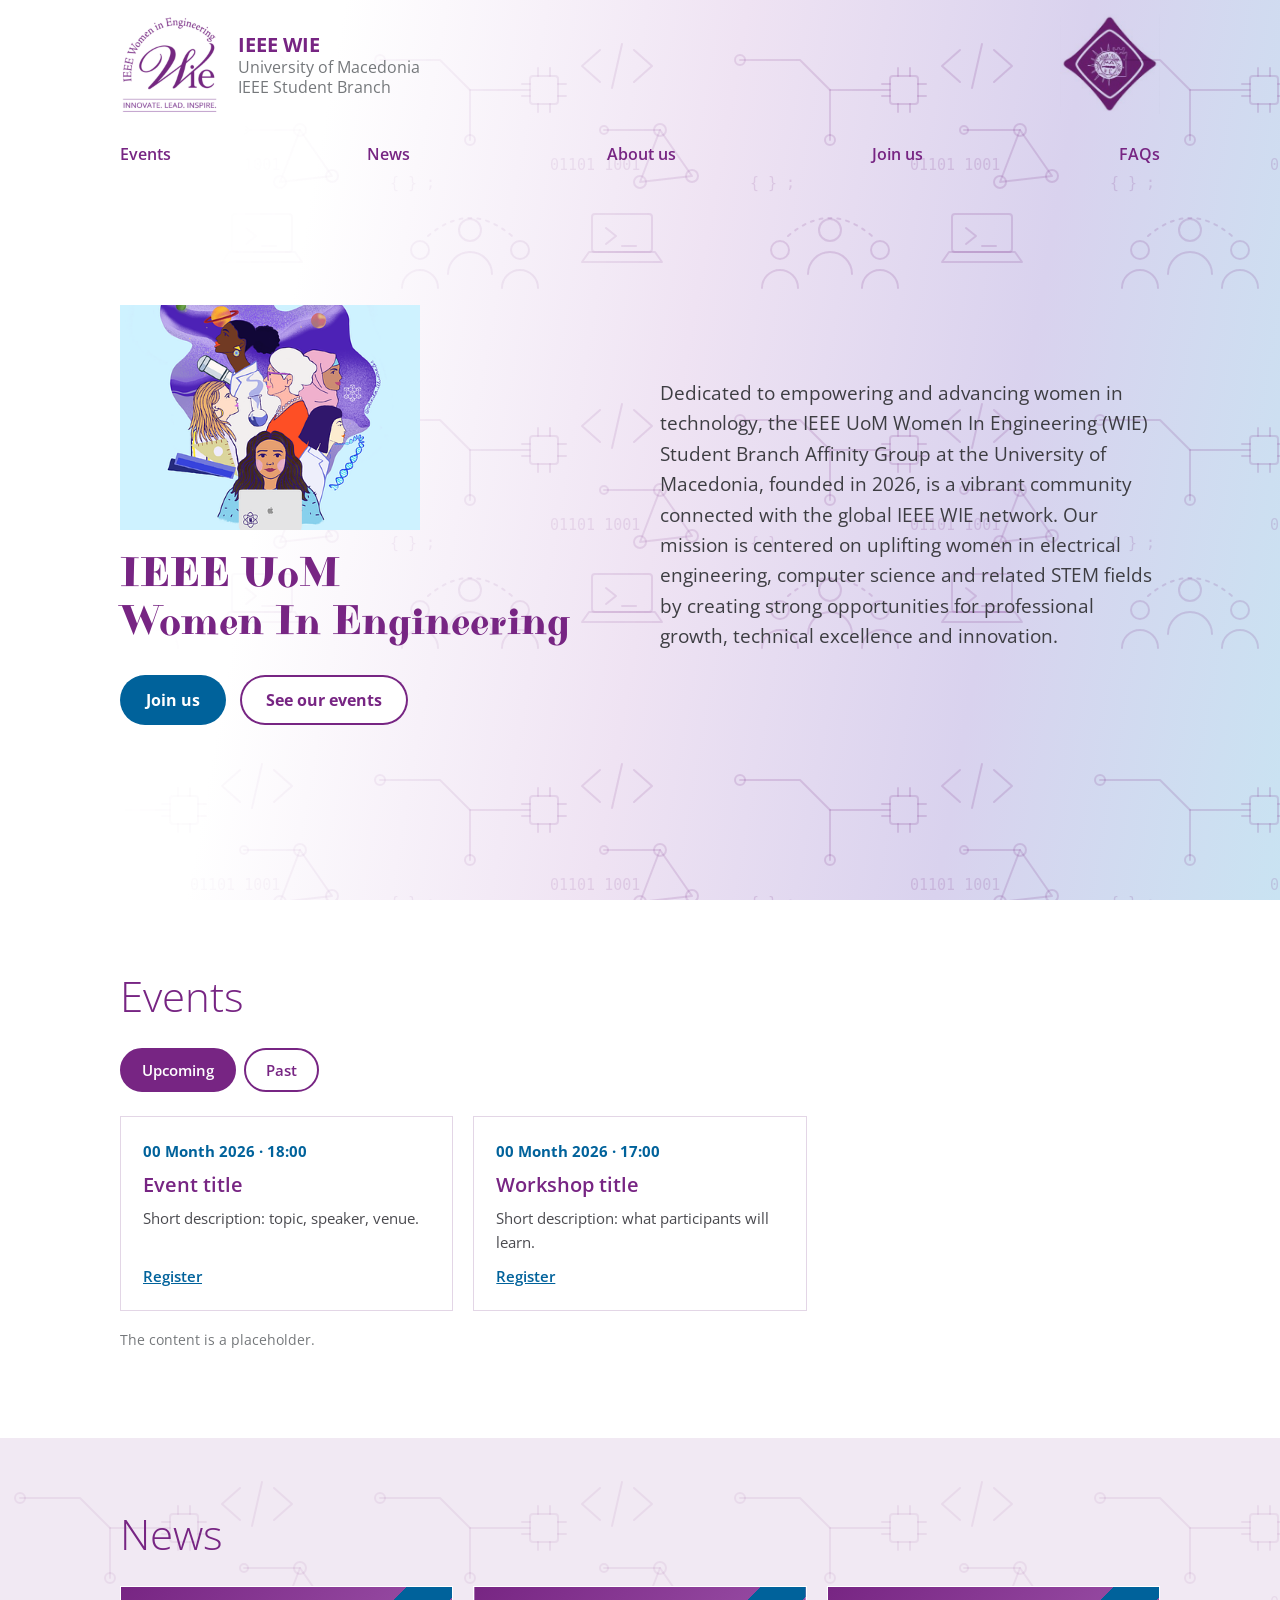
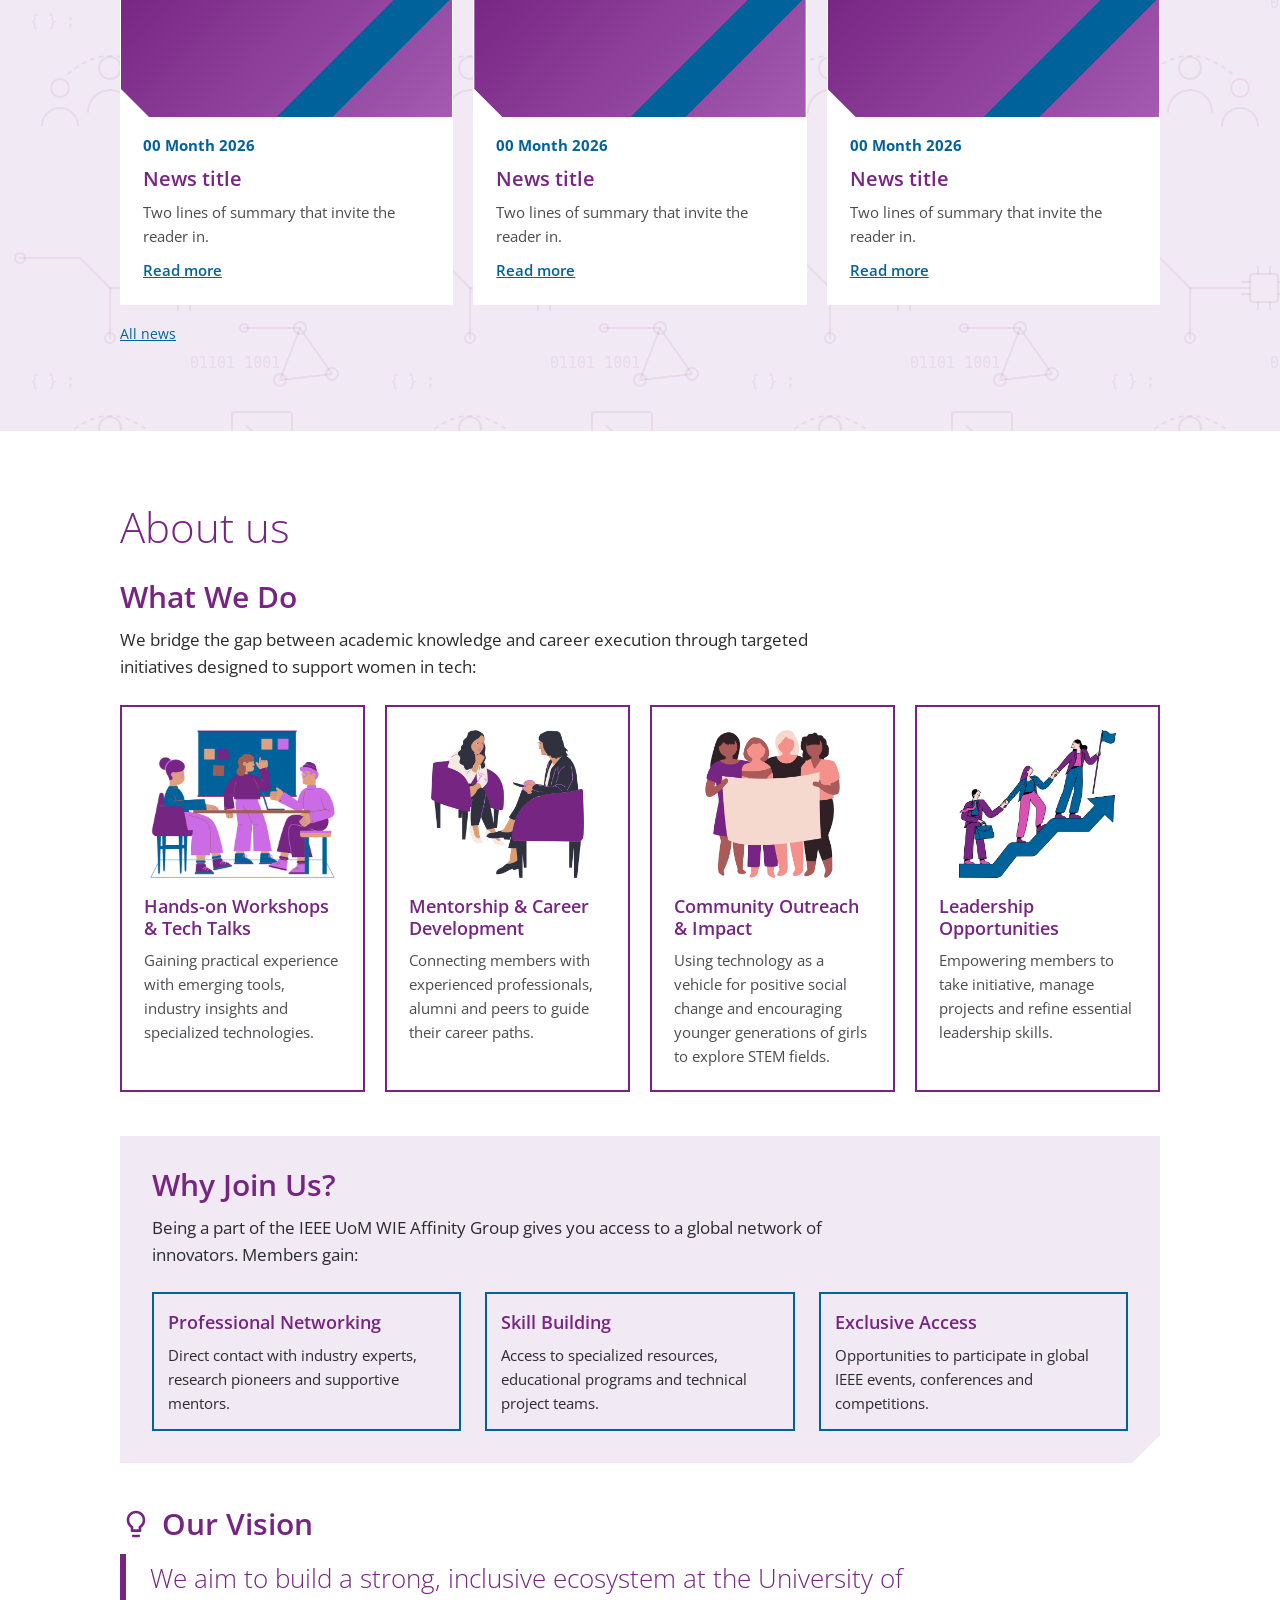
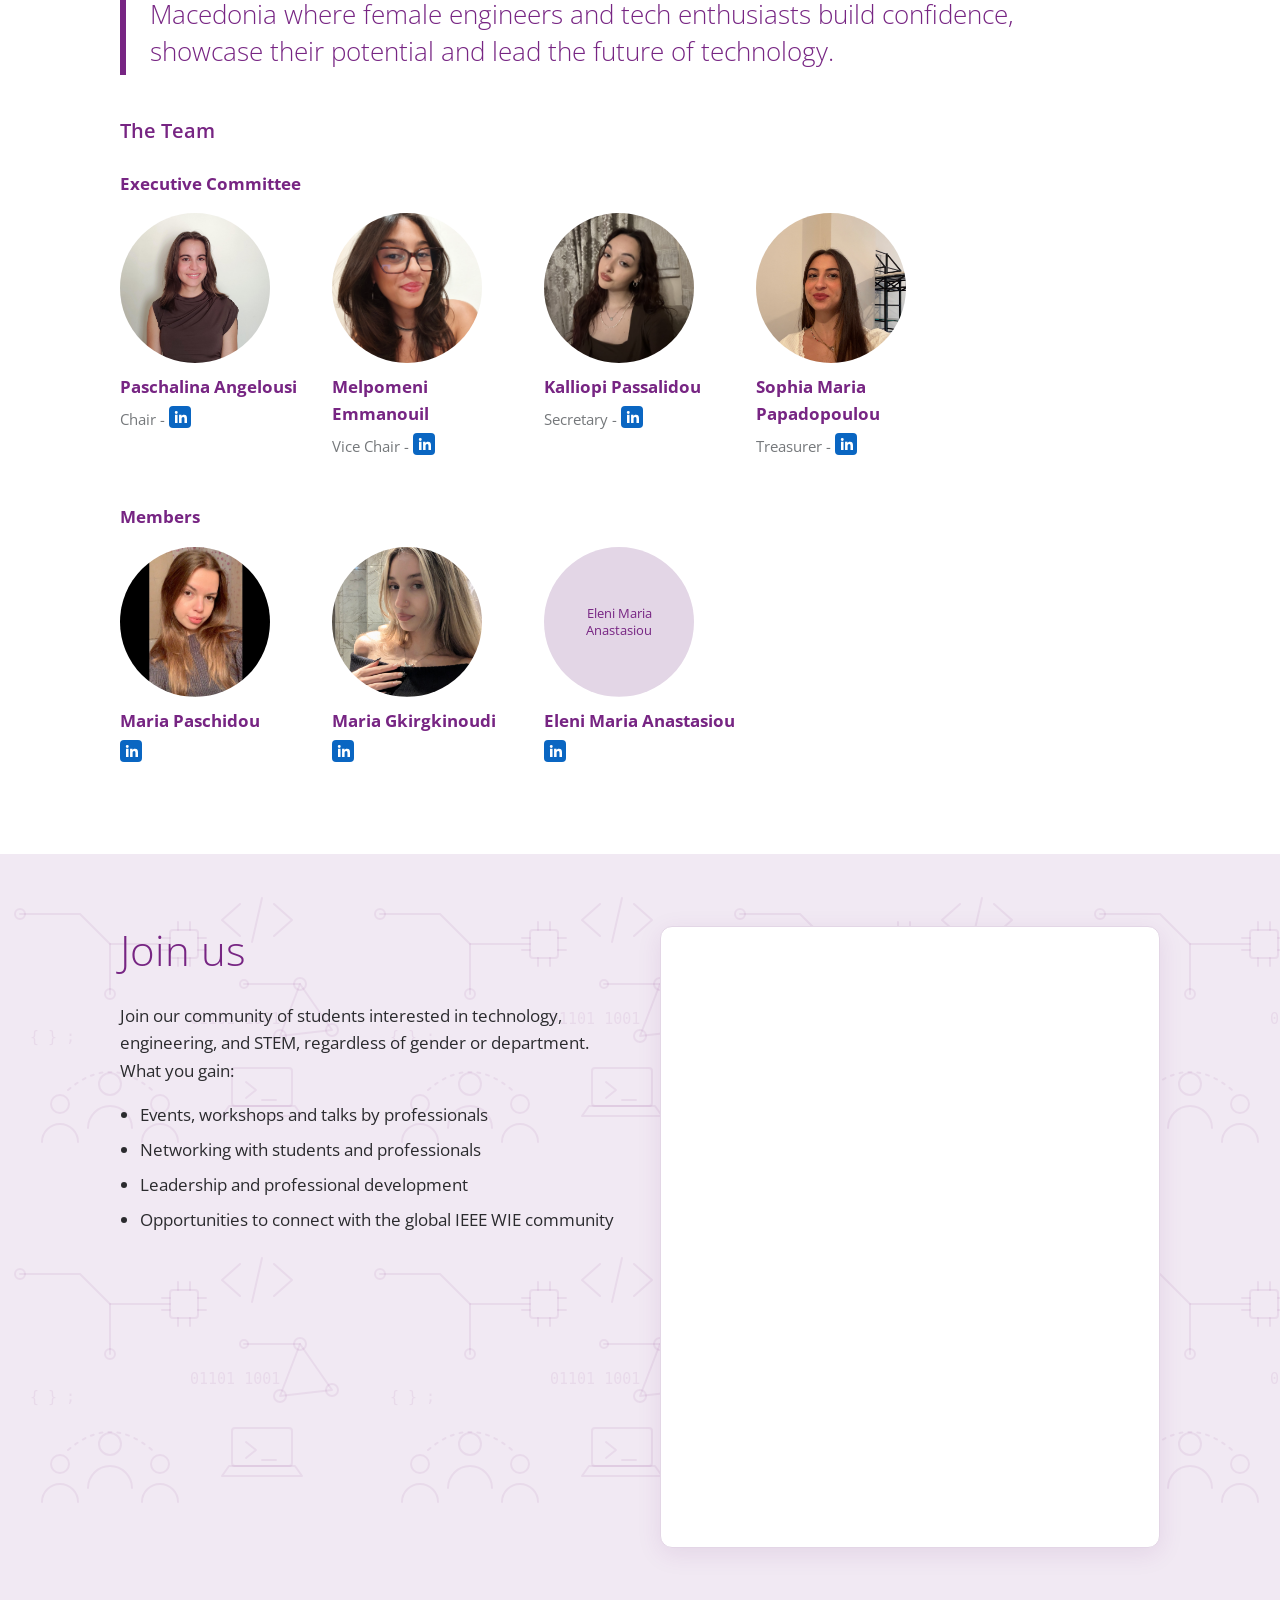
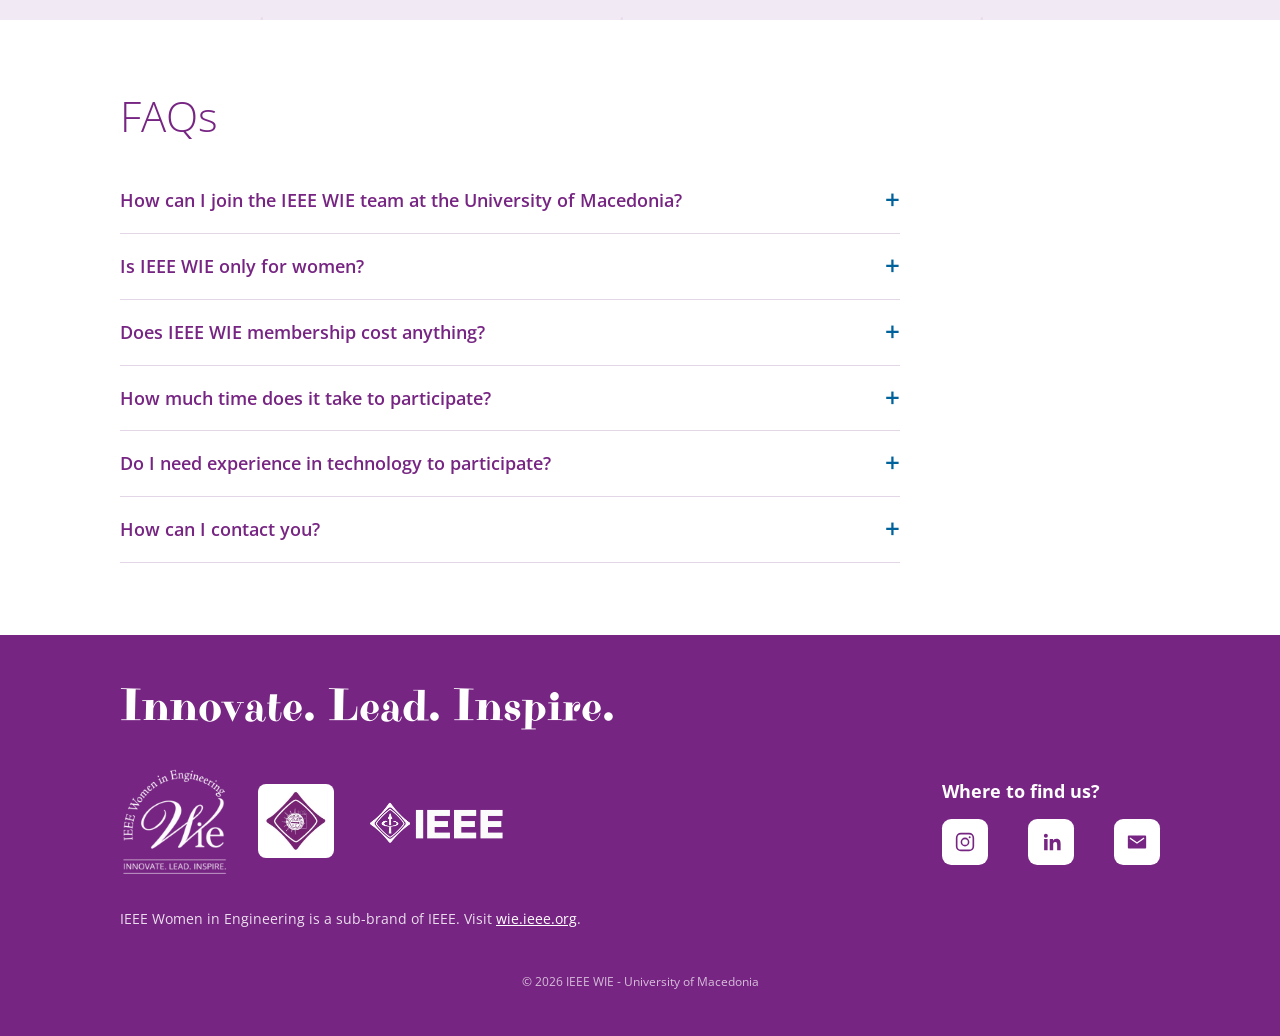
==== commit 949ae03e: "." ====
--- a/wie-site/wie-site/index.html
+++ b/wie-site/wie-site/index.html
@@ -250,7 +250,7 @@
 
       <!-- Team members -->
 <div class="team">
-  <h3 class="team-title">The team</h3>
+  <h3 class="team-title">The Team</h3>
 
   <h4 class="team-subtitle">Executive Committee</h4>
   <div class="grid team-grid">
@@ -296,13 +296,12 @@
     </div>
   </div>
 
-  <h4 class="team-subtitle">Social Team</h4>
+  <h4 class="team-subtitle"> Members </h4>
    <div class="grid team-grid">
     <div class="person">
       <!-- Η εικόνα αντικαθιστά πλήρως το placeholder div -->
       <img src="assets/Maria_Paschidou.jpg" alt="Maria Paschidou" class="avatar">
       <b>Maria Paschidou</b>
-      <span>Social Team -  </span>
       <a href="https://www.linkedin.com/in/maria-paschidou-298128382/" target="_blank" rel="noopener" class="linkedin-link" aria-label="LinkedIn Profile">
           <svg viewBox="0 0 24 24"><path d="M4.5 8.8h3.8V21H4.5zM6.4 3a2.2 2.2 0 1 1 0 4.4 2.2 2.2 0 0 1 0-4.4zM10.6 8.8h3.6v1.7c.5-1 1.8-2 3.7-2 3.9 0 4.6 2.5 4.6 5.8V21h-3.8v-5.8c0-1.4 0-3.2-2-3.2s-2.3 1.5-2.3 3.1V21h-3.8z"/></svg>
 
@@ -312,7 +311,6 @@
     <div class="person">
       <img src="assets/Maria_Gkirgkinoudi.jpg" alt="Maria Gkirgkinoudi" class="avatar">
       <b>Maria Gkirgkinoudi</b>
-      <span>Social Team -  </span>
       <a href="https://www.linkedin.com/in/maria-gkirgkinoudi-3883622b6/" target="_blank" rel="noopener" class="linkedin-link" aria-label="LinkedIn Profile">
           <svg viewBox="0 0 24 24"><path d="M4.5 8.8h3.8V21H4.5zM6.4 3a2.2 2.2 0 1 1 0 4.4 2.2 2.2 0 0 1 0-4.4zM10.6 8.8h3.6v1.7c.5-1 1.8-2 3.7-2 3.9 0 4.6 2.5 4.6 5.8V21h-3.8v-5.8c0-1.4 0-3.2-2-3.2s-2.3 1.5-2.3 3.1V21h-3.8z"/></svg>
 
@@ -322,7 +320,6 @@
     <div class="person">
       <img src="" alt="Eleni Maria Anastasiou" class="avatar">
       <b>Eleni Maria Anastasiou</b>
-      <span>Social Team -  </span>
       <a href="https://www.linkedin.com/in/eleni-maria-anastasiou-708b73329/" target="_blank" rel="noopener" class="linkedin-link" aria-label="LinkedIn Profile">
           <svg viewBox="0 0 24 24"><path d="M4.5 8.8h3.8V21H4.5zM6.4 3a2.2 2.2 0 1 1 0 4.4 2.2 2.2 0 0 1 0-4.4zM10.6 8.8h3.6v1.7c.5-1 1.8-2 3.7-2 3.9 0 4.6 2.5 4.6 5.8V21h-3.8v-5.8c0-1.4 0-3.2-2-3.2s-2.3 1.5-2.3 3.1V21h-3.8z"/></svg>
 
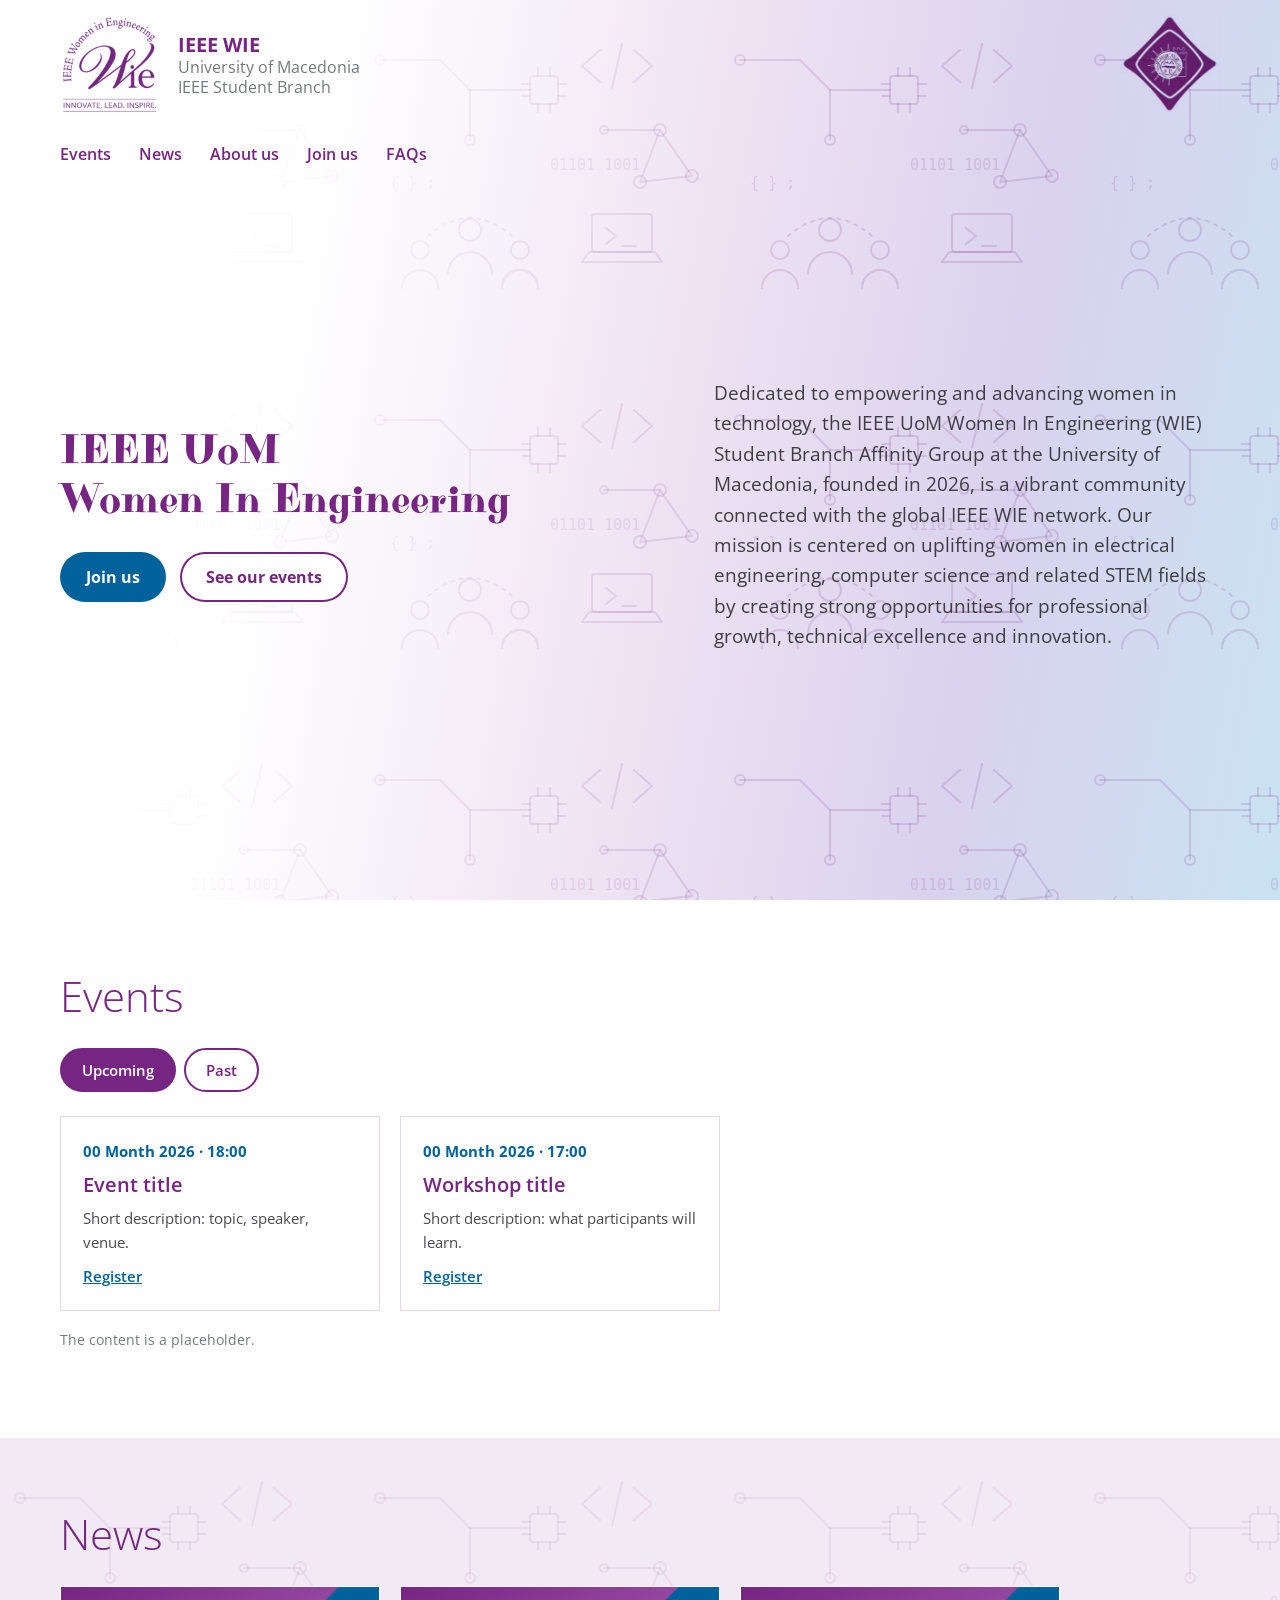
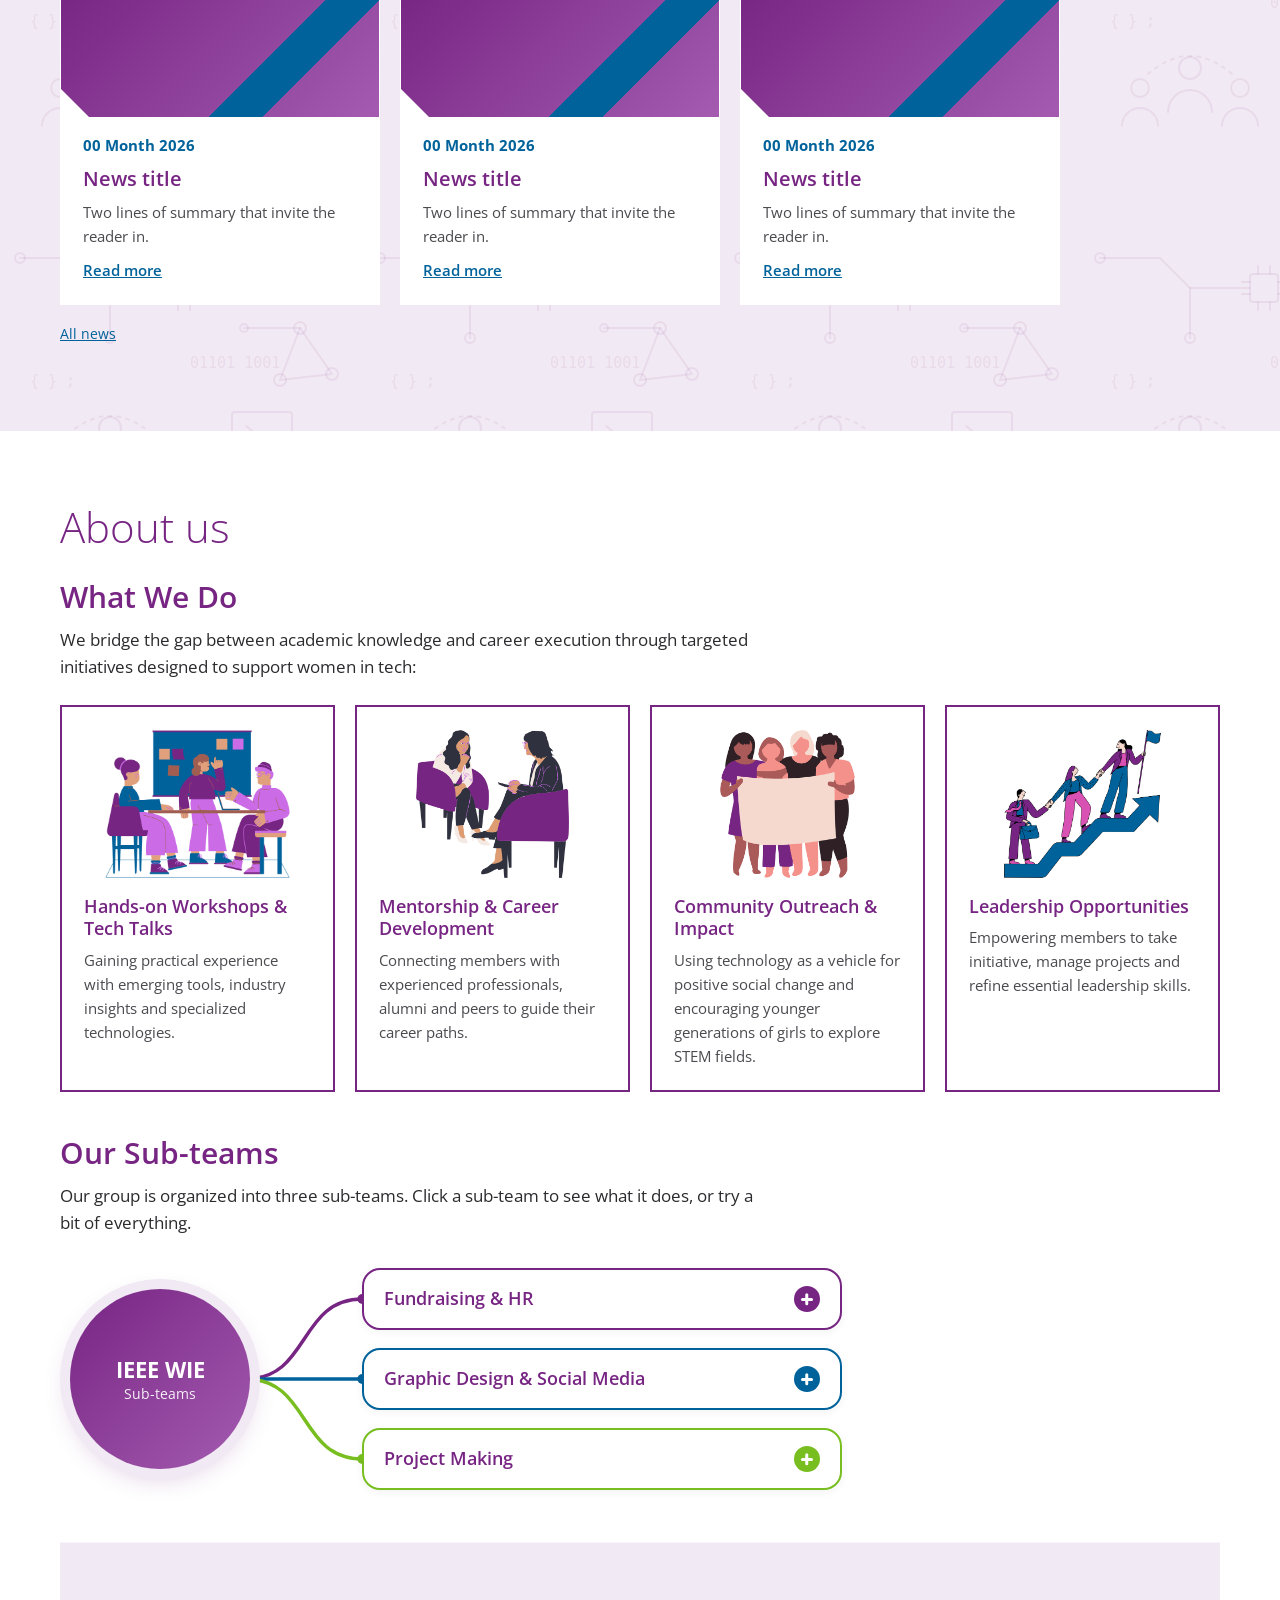
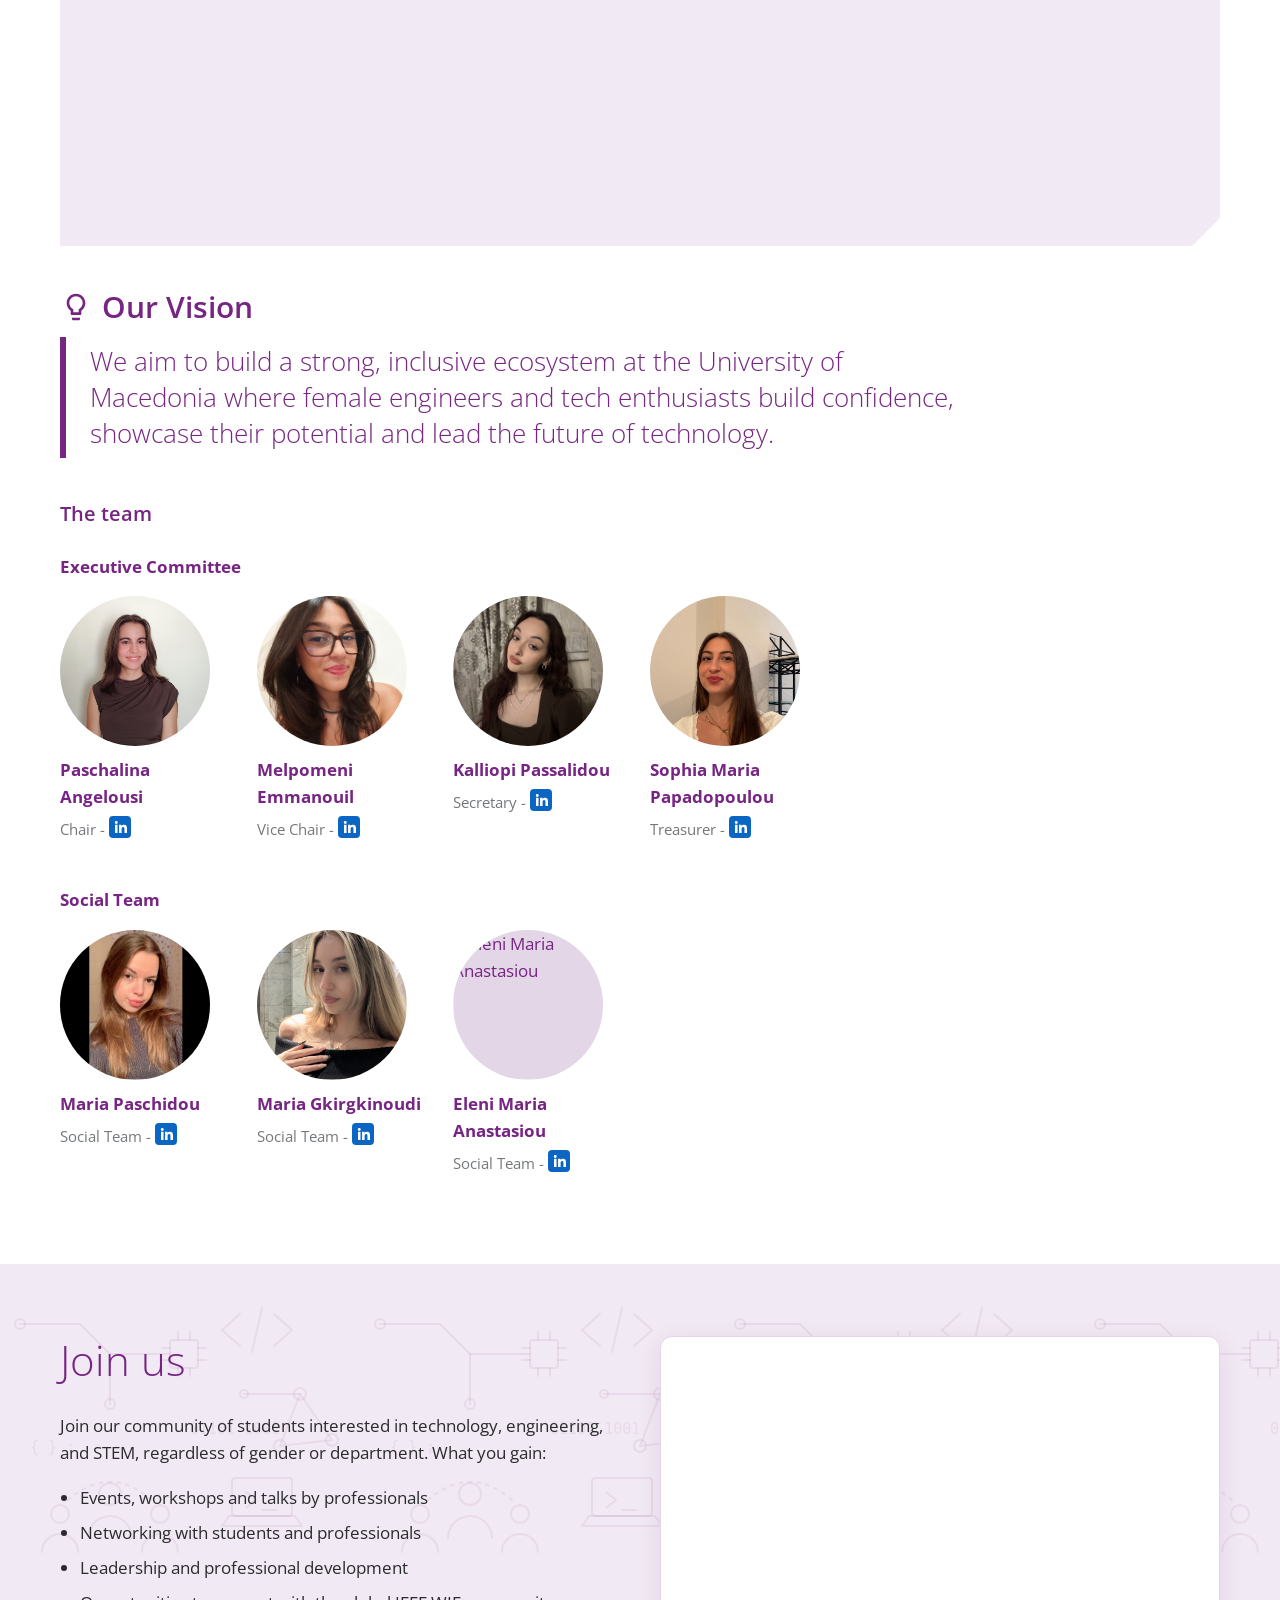
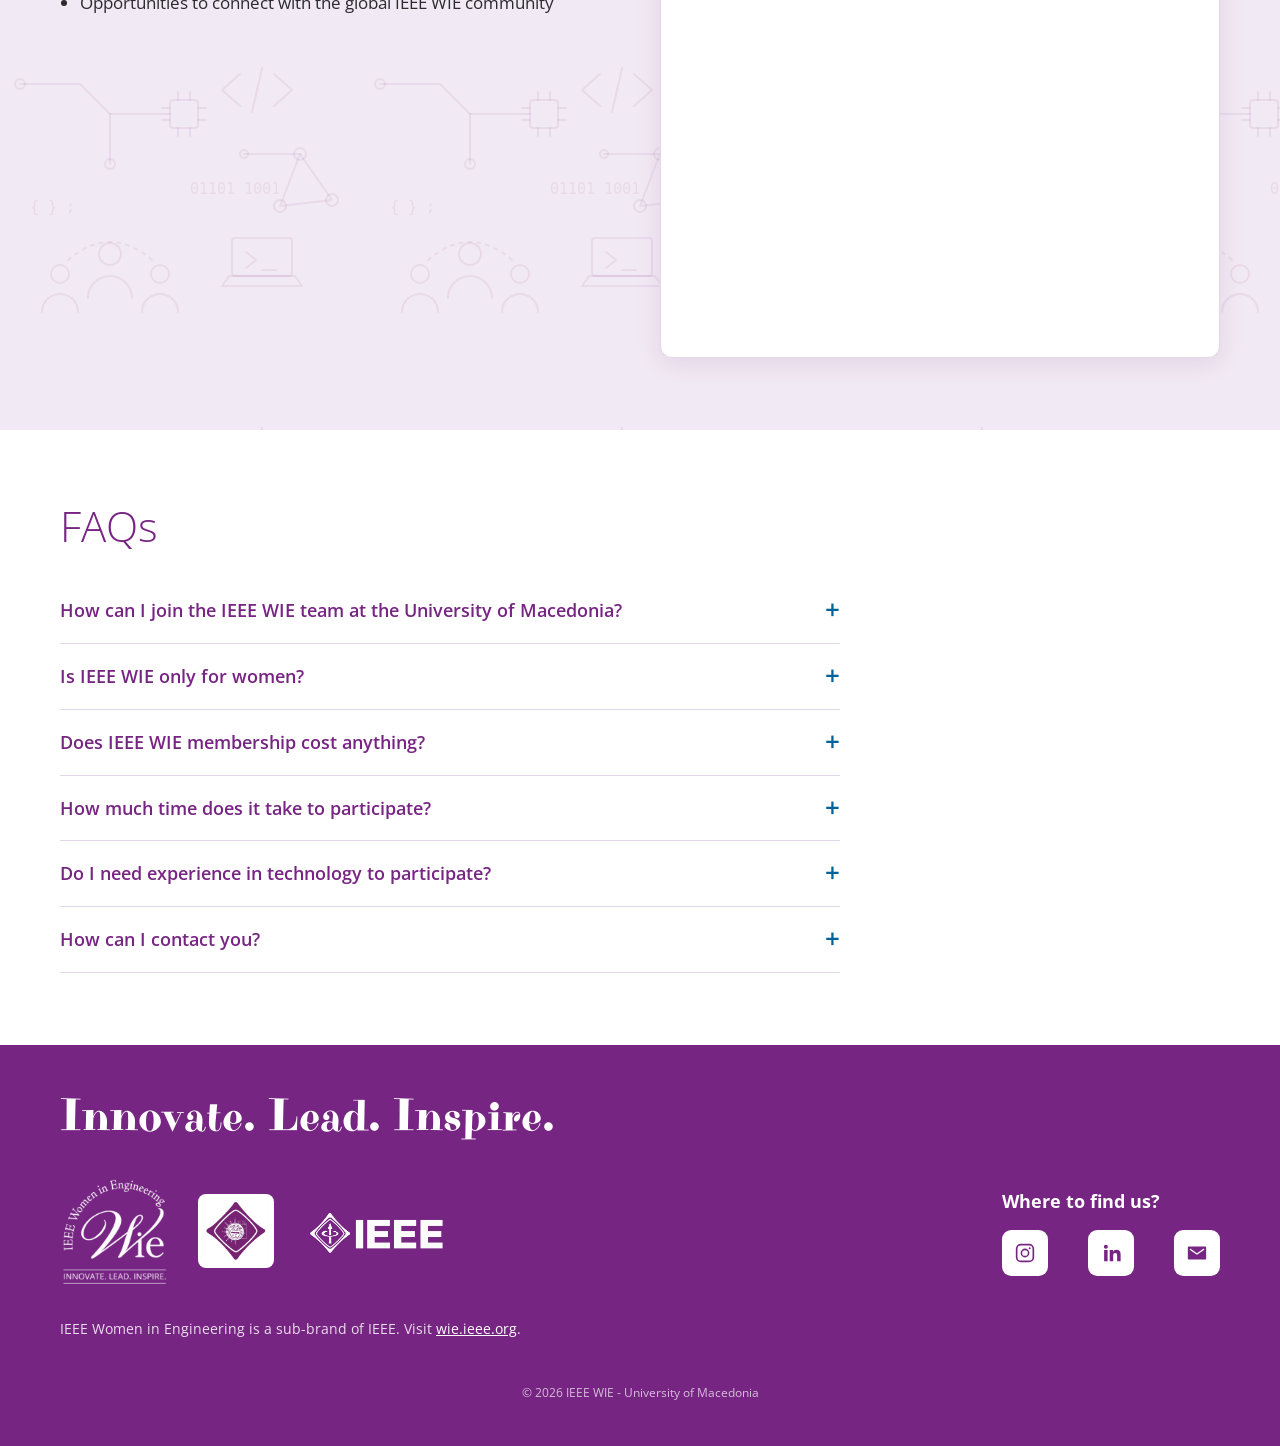
==== commit fd05b8dd: "ui imporvements" ====
--- a/wie-site/wie-site/index.html
+++ b/wie-site/wie-site/index.html
@@ -17,6 +17,9 @@
 
   <!-- Bitcount Ink: used for the "innovate. lead. inspire." tagline in the footer -->
   <link href="https://fonts.googleapis.com/css2?family=Bitcount+Ink:wght@100..900&display=swap" rel="stylesheet">
+
+  <!-- Marks the page as "JavaScript on" before it is painted (used by the sub-team mind map) -->
+  <script>document.documentElement.classList.add('js');</script>
 
   <link rel="stylesheet" href="styles.css">
 </head>
@@ -63,12 +66,6 @@
 
       <!-- Left column: title and buttons -->
       <div class="hero-main">
-
-        <div class="hero-art">
-    <img
-    src="assets/homepage_temp.png"
-    alt="Women in engineering and technology"
-  > </div>
         <h1 class="tangerine-bold">IEEE UoM <br>Women In Engineering</h1>
 
         <!-- Keep both buttons on one line with no space between them: a gap would shift the layout -->
@@ -99,7 +96,7 @@
       </div>
 
       <!-- Upcoming events -->
-      <div class="grid" id="events-upcoming">
+      <div class="grid scroll-row" id="events-upcoming" tabindex="0" aria-label="Upcoming events, scroll horizontally">
         <article class="card">
           <span class="card-date">00 Month 2026 · 18:00</span>
           <h3>Event title</h3>
@@ -116,7 +113,7 @@
       </div>
 
       <!-- Past events (hidden until the "Past" tab is selected) -->
-      <div class="grid" id="events-past" hidden>
+      <div class="grid scroll-row" id="events-past" tabindex="0" aria-label="Past events, scroll horizontally" hidden>
         <article class="card">
           <div class="placeholder-img" role="img" aria-label="Event photo placeholder"></div>
           <span class="card-date">00 Month 2026</span>
@@ -144,7 +141,7 @@
     <div class="container">
       <h2>News</h2>
 
-      <div class="grid">
+      <div class="grid scroll-row" tabindex="0" aria-label="News, scroll horizontally">
         <article class="card">
           <div class="placeholder-img" role="img" aria-label="Image placeholder"></div>
           <span class="card-date">00 Month 2026</span>
@@ -211,6 +208,57 @@
             <h4 class="feature-title">Leadership Opportunities</h4>
             <p>Empowering members to take initiative, manage projects and refine essential leadership skills.</p>
           </article>
+        </div>
+      </div>
+
+      <!-- Sub-teams: what each team of the group offers -->
+      <div class="about-block">
+        <h3 class="about-heading">Our Sub-teams</h3>
+        <p class="about-intro">Our group is organized into three sub-teams. Click a sub-team to see what it does, or try a bit of everything.</p>
+
+        <div class="mindmap" id="subteam-map">
+          <!-- Curved connector lines are drawn here by enhancements.js -->
+          <svg class="mindmap-lines" aria-hidden="true"></svg>
+
+          <div class="mm-center">IEEE WIE<span>Sub-teams</span></div>
+
+          <div class="mm-branches">
+            <article class="mm-node">
+              <button class="mm-toggle" type="button" id="mm-btn-1" aria-expanded="false" aria-controls="mm-desc-1">
+                <span class="mm-name">Fundraising &amp; HR</span>
+                <span class="mm-icon" aria-hidden="true"></span>
+              </button>
+              <div class="mm-desc" id="mm-desc-1" role="region" aria-labelledby="mm-btn-1">
+                <div class="mm-desc-inner">
+                  <p>Finds sponsors and funding for our events and projects, and takes care of our members: recruitment, onboarding and a welcoming team culture. You build communication, negotiation and people skills.</p>
+                </div>
+              </div>
+            </article>
+
+            <article class="mm-node">
+              <button class="mm-toggle" type="button" id="mm-btn-2" aria-expanded="false" aria-controls="mm-desc-2">
+                <span class="mm-name">Graphic Design &amp; Social Media</span>
+                <span class="mm-icon" aria-hidden="true"></span>
+              </button>
+              <div class="mm-desc" id="mm-desc-2" role="region" aria-labelledby="mm-btn-2">
+                <div class="mm-desc-inner">
+                  <p>Creates the visual identity of the group and runs our social media: posters, event visuals, posts and stories. You grow your creativity, design tools and digital storytelling skills.</p>
+                </div>
+              </div>
+            </article>
+
+            <article class="mm-node">
+              <button class="mm-toggle" type="button" id="mm-btn-3" aria-expanded="false" aria-controls="mm-desc-3">
+                <span class="mm-name">Project Making</span>
+                <span class="mm-icon" aria-hidden="true"></span>
+              </button>
+              <div class="mm-desc" id="mm-desc-3" role="region" aria-labelledby="mm-btn-3">
+                <div class="mm-desc-inner">
+                  <p>Designs and builds hands-on technical projects and workshops. You get practical experience, work in a team and turn ideas into real prototypes.</p>
+                </div>
+              </div>
+            </article>
+          </div>
         </div>
       </div>
 
@@ -250,7 +298,7 @@
 
       <!-- Team members -->
 <div class="team">
-  <h3 class="team-title">The Team</h3>
+  <h3 class="team-title">The team</h3>
 
   <h4 class="team-subtitle">Executive Committee</h4>
   <div class="grid team-grid">
@@ -296,12 +344,13 @@
     </div>
   </div>
 
-  <h4 class="team-subtitle"> Members </h4>
+  <h4 class="team-subtitle">Social Team</h4>
    <div class="grid team-grid">
     <div class="person">
       <!-- Η εικόνα αντικαθιστά πλήρως το placeholder div -->
       <img src="assets/Maria_Paschidou.jpg" alt="Maria Paschidou" class="avatar">
       <b>Maria Paschidou</b>
+      <span>Social Team -  </span>
       <a href="https://www.linkedin.com/in/maria-paschidou-298128382/" target="_blank" rel="noopener" class="linkedin-link" aria-label="LinkedIn Profile">
           <svg viewBox="0 0 24 24"><path d="M4.5 8.8h3.8V21H4.5zM6.4 3a2.2 2.2 0 1 1 0 4.4 2.2 2.2 0 0 1 0-4.4zM10.6 8.8h3.6v1.7c.5-1 1.8-2 3.7-2 3.9 0 4.6 2.5 4.6 5.8V21h-3.8v-5.8c0-1.4 0-3.2-2-3.2s-2.3 1.5-2.3 3.1V21h-3.8z"/></svg>
 
@@ -311,6 +360,7 @@
     <div class="person">
       <img src="assets/Maria_Gkirgkinoudi.jpg" alt="Maria Gkirgkinoudi" class="avatar">
       <b>Maria Gkirgkinoudi</b>
+      <span>Social Team -  </span>
       <a href="https://www.linkedin.com/in/maria-gkirgkinoudi-3883622b6/" target="_blank" rel="noopener" class="linkedin-link" aria-label="LinkedIn Profile">
           <svg viewBox="0 0 24 24"><path d="M4.5 8.8h3.8V21H4.5zM6.4 3a2.2 2.2 0 1 1 0 4.4 2.2 2.2 0 0 1 0-4.4zM10.6 8.8h3.6v1.7c.5-1 1.8-2 3.7-2 3.9 0 4.6 2.5 4.6 5.8V21h-3.8v-5.8c0-1.4 0-3.2-2-3.2s-2.3 1.5-2.3 3.1V21h-3.8z"/></svg>
 
@@ -320,6 +370,7 @@
     <div class="person">
       <img src="" alt="Eleni Maria Anastasiou" class="avatar">
       <b>Eleni Maria Anastasiou</b>
+      <span>Social Team -  </span>
       <a href="https://www.linkedin.com/in/eleni-maria-anastasiou-708b73329/" target="_blank" rel="noopener" class="linkedin-link" aria-label="LinkedIn Profile">
           <svg viewBox="0 0 24 24"><path d="M4.5 8.8h3.8V21H4.5zM6.4 3a2.2 2.2 0 1 1 0 4.4 2.2 2.2 0 0 1 0-4.4zM10.6 8.8h3.6v1.7c.5-1 1.8-2 3.7-2 3.9 0 4.6 2.5 4.6 5.8V21h-3.8v-5.8c0-1.4 0-3.2-2-3.2s-2.3 1.5-2.3 3.1V21h-3.8z"/></svg>
 
@@ -446,6 +497,7 @@
 </footer>
 
 <script src="script.js"></script>
+<script src="enhancements.js"></script>
 </body>
 
 </html>
--- a/wie-site/wie-site/styles.css
+++ b/wie-site/wie-site/styles.css
@@ -49,6 +49,8 @@
 }
 
 html {
+  -webkit-text-size-adjust: 100%;   /* phones never inflate the text */
+  text-size-adjust: 100%;
   scroll-behavior: smooth;
   scroll-padding-top: 64px;   /* space kept above an anchor when scrolling to it */
 }
@@ -196,8 +198,6 @@
   padding: 0;
   display: flex;
   flex-wrap: wrap;
-  justify-content: space-between;
-  width:100%;
   gap: 0 28px;
 }
 
@@ -277,36 +277,12 @@
 .hero > .container {
   margin-top: 36px;
   display: grid;
-  grid-template-columns: 1fr 1fr;
-  gap: 40px;
+  grid-template-columns: 1.1fr 0.9fr;
+  gap: 32px;
   align-items: center;
-  width: 100%;
-  flex: 1;
-  align-content: center;
-}
-
-.hero-main {
-  display: flex;
-  flex-direction: column;
-  align-items: flex-start; 
-  text-align: left;  
-}
-
-/* Illustration above the main title */
-.hero-main .hero-art {
-  display: flex;
-  justify-content: center;
-  align-items: center;
-  margin-bottom: 20px;
-}
-
-.hero-main .hero-art img {
-  display: block;
-  width: 100%;
-  max-width: 300px;
-  max-height: 32vh;
-  height: auto;
-  object-fit: contain;
+  width: 100%;              /* needed because .hero is now a flex column */
+  flex: 1;                  /* takes all the space left under the header */
+  align-content: center;    /* keeps the content vertically centered */
 }
 
 .hero h1 {
@@ -872,6 +848,371 @@
 }
 
 /* ==========================================================================
+   Horizontal carousels (Events + News)  -  Netflix style
+   The cards sit in one row. There is no scrollbar: the arrows on the sides
+   move the row back/forward (the arrows are added by enhancements.js).
+   Swiping, trackpad and keyboard arrows still work.
+   ========================================================================== */
+
+.carousel {
+  position: relative;
+}
+
+.grid.scroll-row {
+  display: flex;
+  flex-wrap: nowrap;
+  gap: 20px;
+  overflow-x: auto;
+  overflow-y: hidden;
+  scroll-snap-type: x proximity;
+  scroll-padding-left: 2px;
+  overscroll-behavior-x: contain;
+  -webkit-overflow-scrolling: touch;
+  scrollbar-width: none;                /* Firefox: no scrollbar */
+  -ms-overflow-style: none;
+}
+
+.grid.scroll-row::-webkit-scrollbar {
+  display: none;                        /* Chrome / Safari / Edge: no scrollbar */
+}
+
+/* The [hidden] attribute must still win over display: flex (Past events tab) */
+.grid.scroll-row[hidden] {
+  display: none;
+}
+
+.grid.scroll-row > .card {
+  flex: 0 0 min(300px, 82%);
+  scroll-snap-align: start;
+}
+
+/* Arrow buttons: full-height purple fades on the left / right edge */
+.carousel-btn {
+  position: absolute;
+  top: 0;
+  bottom: 0;
+  z-index: 2;
+  width: 44px;
+  display: flex;
+  align-items: center;
+  justify-content: center;
+  padding: 0;
+  border: 0;
+  color: #fff;
+  background: rgba(119, 37, 131, 0.78);   /* translucent purple bar, like Netflix's dark one */
+  cursor: pointer;
+  opacity: 0;
+  transition: opacity 0.2s ease, background-color 0.2s ease;
+}
+
+.carousel-btn:hover {
+  background: rgba(119, 37, 131, 0.95);
+}
+
+.carousel-btn--prev {
+  left: 0;
+}
+
+.carousel-btn--next {
+  right: 0;
+}
+
+.carousel-btn svg {
+  width: 30px;
+  height: 30px;
+  fill: none;
+  stroke: currentColor;
+  stroke-width: 3;
+  stroke-linecap: round;
+  stroke-linejoin: round;
+  transition: transform 0.15s ease;
+}
+
+/* Like Netflix: the arrows appear when the pointer is over the row */
+.carousel:hover .carousel-btn,
+.carousel:focus-within .carousel-btn {
+  opacity: 1;
+}
+
+.carousel-btn:hover svg {
+  transform: scale(1.3);
+}
+
+/* Touch screens have no hover, so the arrows are always visible (a bit narrower) */
+@media (hover: none) {
+  .carousel-btn {
+    opacity: 1;
+    width: 34px;
+  }
+}
+
+
+/* ==========================================================================
+   Sub-teams  -  mind map (About us)
+   Center node on the left, one branch per sub-team on the right.
+   Click a branch: its box grows and shows the description.
+   The curved lines are drawn by enhancements.js (and follow the boxes).
+   Without JavaScript every description simply stays visible.
+   ========================================================================== */
+
+.mindmap {
+  position: relative;
+  display: grid;
+  grid-template-columns: 200px 1fr;
+  column-gap: clamp(60px, 8vw, 120px);
+  align-items: center;
+  padding: 8px 0;
+}
+
+.mindmap-lines {
+  position: absolute;
+  inset: 0;
+  width: 100%;
+  height: 100%;
+  overflow: visible;
+  pointer-events: none;
+  z-index: 0;
+}
+
+.mindmap-lines path {
+  fill: none;
+  stroke-width: 3.5;
+  stroke-linecap: round;
+}
+
+/* Center node */
+.mm-center {
+  position: relative;
+  z-index: 1;
+  justify-self: center;
+  width: 180px;
+  height: 180px;
+  border-radius: 50%;
+  display: flex;
+  flex-direction: column;
+  align-items: center;
+  justify-content: center;
+  text-align: center;
+  color: #fff;
+  font-weight: 700;
+  font-size: 22px;
+  line-height: 1.15;
+  background: linear-gradient(135deg, var(--purple), #a45bb0);
+  box-shadow: 0 0 0 10px var(--tint), 0 8px 24px rgba(119, 37, 131, 0.25);
+}
+
+.mm-center span {
+  margin-top: 4px;
+  font-size: 14px;
+  font-weight: 400;
+  opacity: 0.92;
+}
+
+/* Branches */
+.mm-branches {
+  position: relative;
+  z-index: 1;
+  display: flex;
+  flex-direction: column;
+  align-items: flex-start;
+  gap: 18px;
+}
+
+.mm-node {
+  --accent: var(--purple);
+  width: min(100%, 480px);
+  background: #fff;
+  border: 2px solid var(--accent);
+  border-radius: 18px;
+  overflow: hidden;
+  box-shadow: 0 2px 8px rgba(43, 43, 46, 0.06);
+  transition: box-shadow 0.25s ease, transform 0.25s ease;
+}
+
+.mm-node:nth-child(2) { --accent: var(--blue); }
+.mm-node:nth-child(3) { --accent: var(--green); }
+
+.mm-node:hover,
+.mm-node.is-open {
+  box-shadow: 0 8px 22px rgba(119, 37, 131, 0.16);
+}
+
+.mm-node:hover {
+  transform: translateX(4px);
+}
+
+.mm-toggle {
+  width: 100%;
+  display: flex;
+  align-items: center;
+  justify-content: space-between;
+  gap: 16px;
+  padding: 16px 20px;
+  border: 0;
+  background: none;
+  color: var(--purple);
+  font: 600 18px/1.25 "Open Sans", Calibri, Arial, sans-serif;
+  text-align: left;
+  cursor: pointer;
+}
+
+/* Name: the underline grows from the left on hover / focus */
+.mm-name {
+  background: linear-gradient(var(--accent), var(--accent)) 0 100% / 0 3px no-repeat;
+  padding-bottom: 3px;
+  transition: background-size 0.3s ease;
+}
+
+.mm-toggle:hover .mm-name,
+.mm-toggle:focus-visible .mm-name {
+  background-size: 100% 3px;
+}
+
+/* "+" that turns into "–" when open */
+.mm-icon {
+  position: relative;
+  flex: none;
+  width: 26px;
+  height: 26px;
+  border-radius: 50%;
+  background: var(--accent);
+  transition: transform 0.3s ease;
+}
+
+.mm-icon::before,
+.mm-icon::after {
+  content: "";
+  position: absolute;
+  top: 50%;
+  left: 50%;
+  width: 12px;
+  height: 2.5px;
+  margin: -1.25px 0 0 -6px;
+  background: #fff;
+  border-radius: 2px;
+  transition: transform 0.3s ease;
+}
+
+.mm-icon::after {
+  transform: rotate(90deg);
+}
+
+.mm-node.is-open .mm-icon::after {
+  transform: rotate(0deg);
+}
+
+.mm-toggle:hover .mm-icon {
+  transform: scale(1.12);
+}
+
+/* Description: collapsed to 0 height until the node is open (only when JS runs) */
+.mm-desc-inner p {
+  margin: 0;
+  padding: 0 20px 18px;
+  font-size: 15px;
+  color: #4a4a4f;
+}
+
+.js .mm-desc {
+  display: grid;
+  grid-template-rows: 0fr;
+  transition: grid-template-rows 0.35s ease;
+}
+
+.js .mm-node.is-open .mm-desc {
+  grid-template-rows: 1fr;
+}
+
+.js .mm-desc-inner {
+  overflow: hidden;
+  min-height: 0;
+  visibility: hidden;
+  transition: visibility 0s linear 0.35s;
+}
+
+.js .mm-node.is-open .mm-desc-inner {
+  visibility: visible;
+  transition-delay: 0s;
+}
+
+/* Mobile: center on top, branches underneath, joined by a line on the left */
+@media (max-width: 760px) {
+  .mindmap {
+    grid-template-columns: 1fr;
+    row-gap: 30px;
+    justify-items: start;
+  }
+
+  .mm-center {
+    width: 120px;
+    height: 120px;
+    font-size: 17px;
+    justify-self: start;
+    box-shadow: 0 0 0 7px var(--tint), 0 6px 18px rgba(119, 37, 131, 0.25);
+  }
+
+  .mm-center span {
+    font-size: 12px;
+  }
+
+  .mm-branches {
+    width: 100%;
+    padding-left: 84px;
+  }
+
+  .mm-node {
+    width: 100%;
+  }
+
+  .mm-toggle {
+    font-size: 16px;
+    padding: 14px 16px;
+  }
+
+  .mm-desc-inner p {
+    padding: 0 16px 16px;
+  }
+}
+
+
+/* ==========================================================================
+   Screen sizes (laptops and desktops)
+   The text sizes stay the same on every screen. Only the width of the
+   content column changes, and on short laptop screens the hero is made a
+   little more compact so it still fits in one screen.
+   ========================================================================== */
+
+@media (min-width: 1200px) {
+  .container { max-width: 1200px; }
+  .grid.scroll-row > .card { flex-basis: 320px; }
+}
+
+/* Laptops with a low screen (e.g. 1366x768, 1280x720) */
+@media (min-width: 761px) and (max-height: 800px) {
+  .hero { padding-bottom: 56px; }
+  .hero > .container { margin-top: 16px; }
+  .site-header .logo-wie,
+  .site-header .logo-uom { width: 80px; height: 80px; }
+  .hero-main .hero-art { margin-bottom: 12px; }
+  .hero-main .hero-art img { max-width: 240px; max-height: 26vh; }
+  .hero h1 { margin-bottom: 20px; }
+}
+
+/* Phones: footer logos wrap instead of pushing the page wider than the screen */
+@media (max-width: 760px) {
+  .footer-logos { flex-wrap: wrap; gap: 16px 22px; }
+  .footer-logos .logo-ieee { width: 110px; }
+}
+
+/* Tablets / small laptops */
+@media (min-width: 761px) and (max-width: 1000px) {
+  .hero > .container { gap: 24px; }
+  .hero .hero-text { font-size: 17px; }
+  .nav-menu { gap: 0 16px; }
+}
+
+
+/* ==========================================================================
    12. MOBILE (max-width: 760px)
    Kept at the end of the file so these rules override the ones above.
    ========================================================================== */
@@ -895,16 +1236,9 @@
   }
 
   .hero > .container {
-  grid-template-columns: 1fr;
-  gap: 28px;
-}
-
-/* Hide illustration on mobile */
-.hero-art {
-  display: none;
-}
-
-  
+    grid-template-columns: 1fr;
+    gap: 28px;
+  }
 
   /* Mobile order: title, description, buttons.
      The left column dissolves so its children can be reordered with the text. */
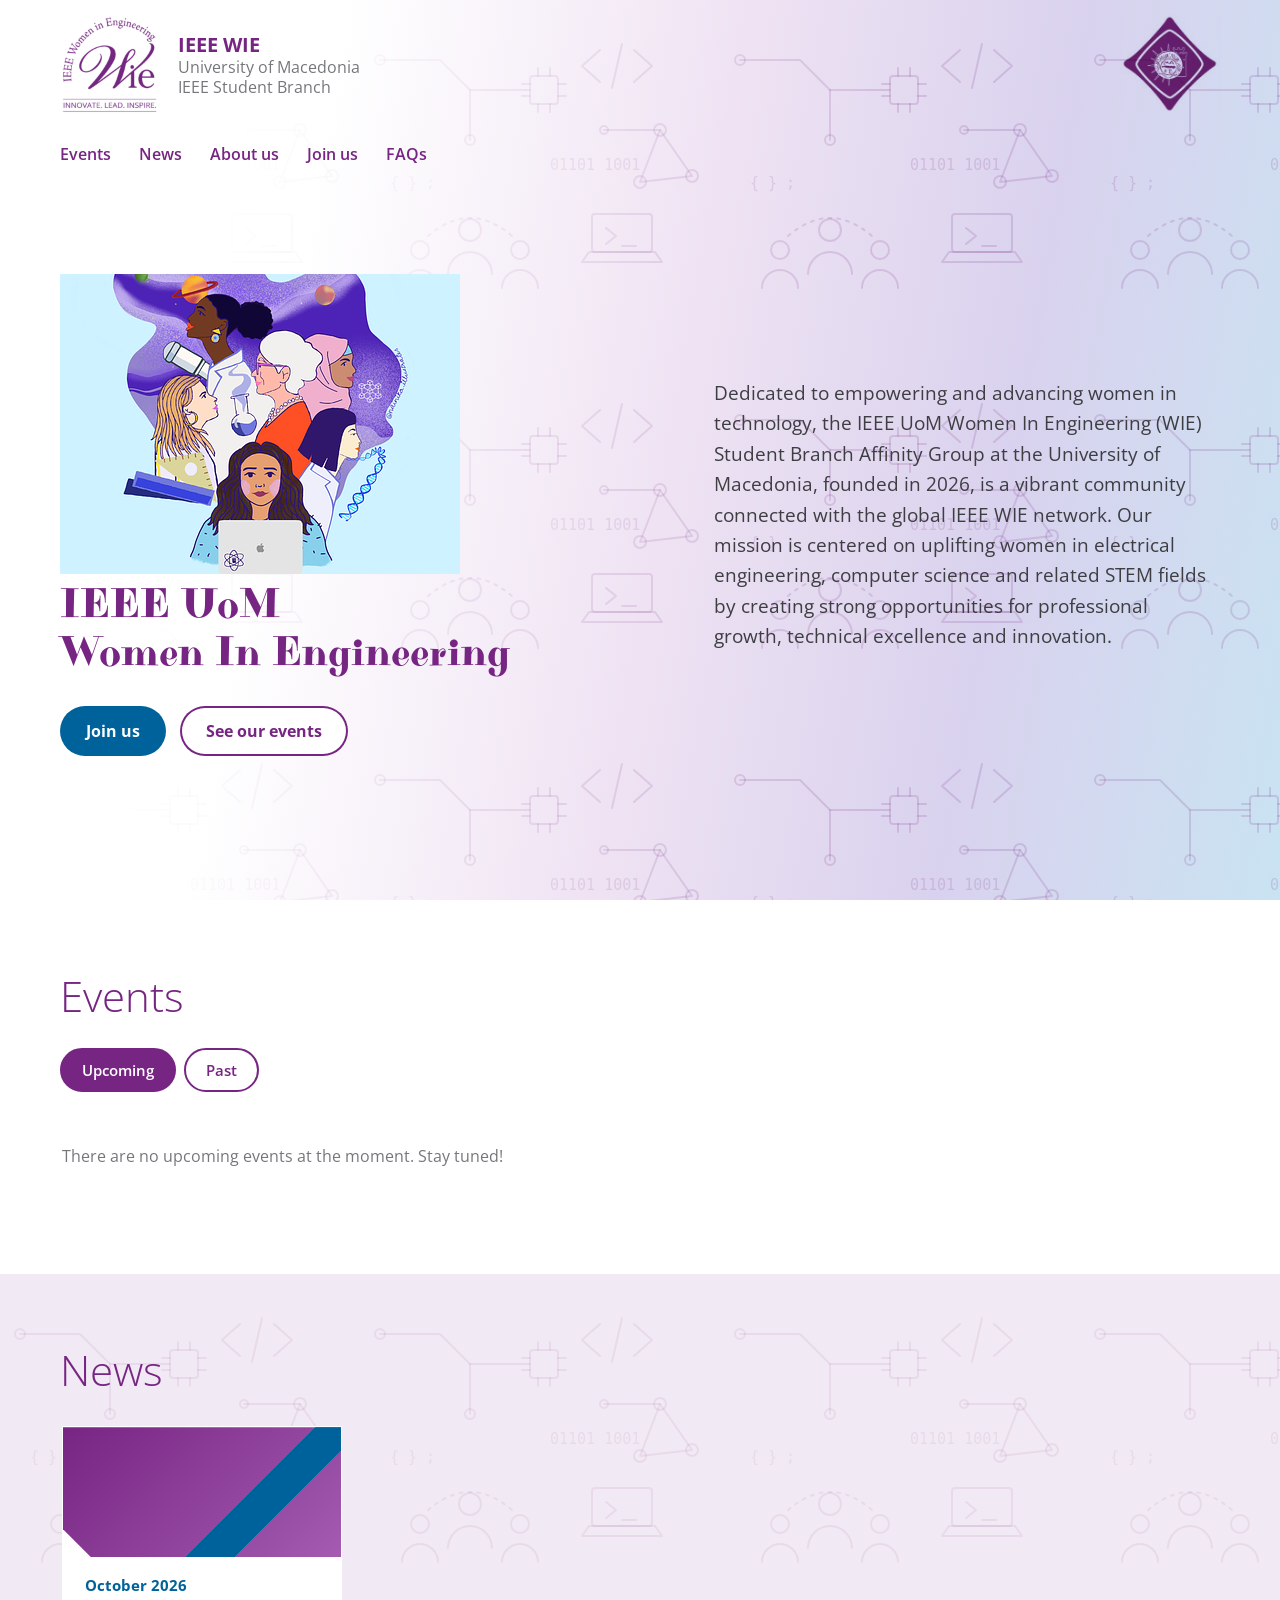
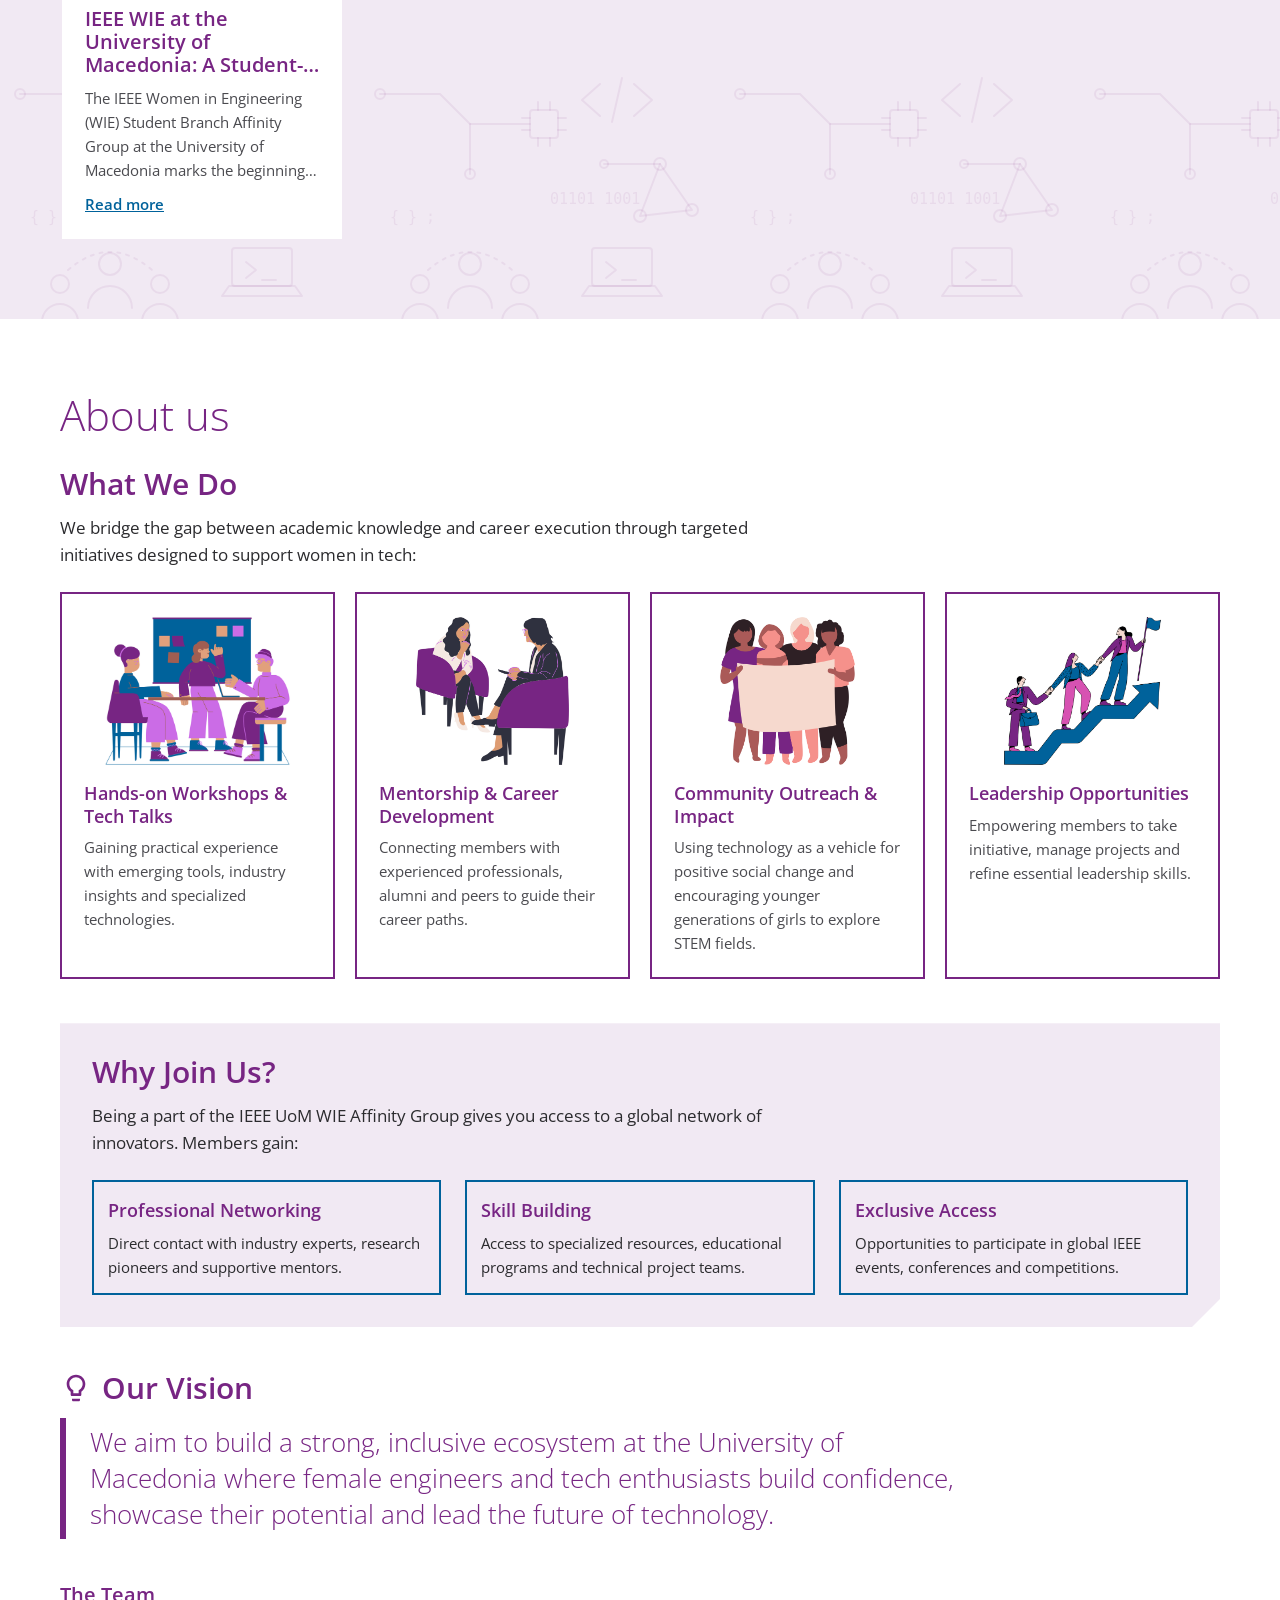
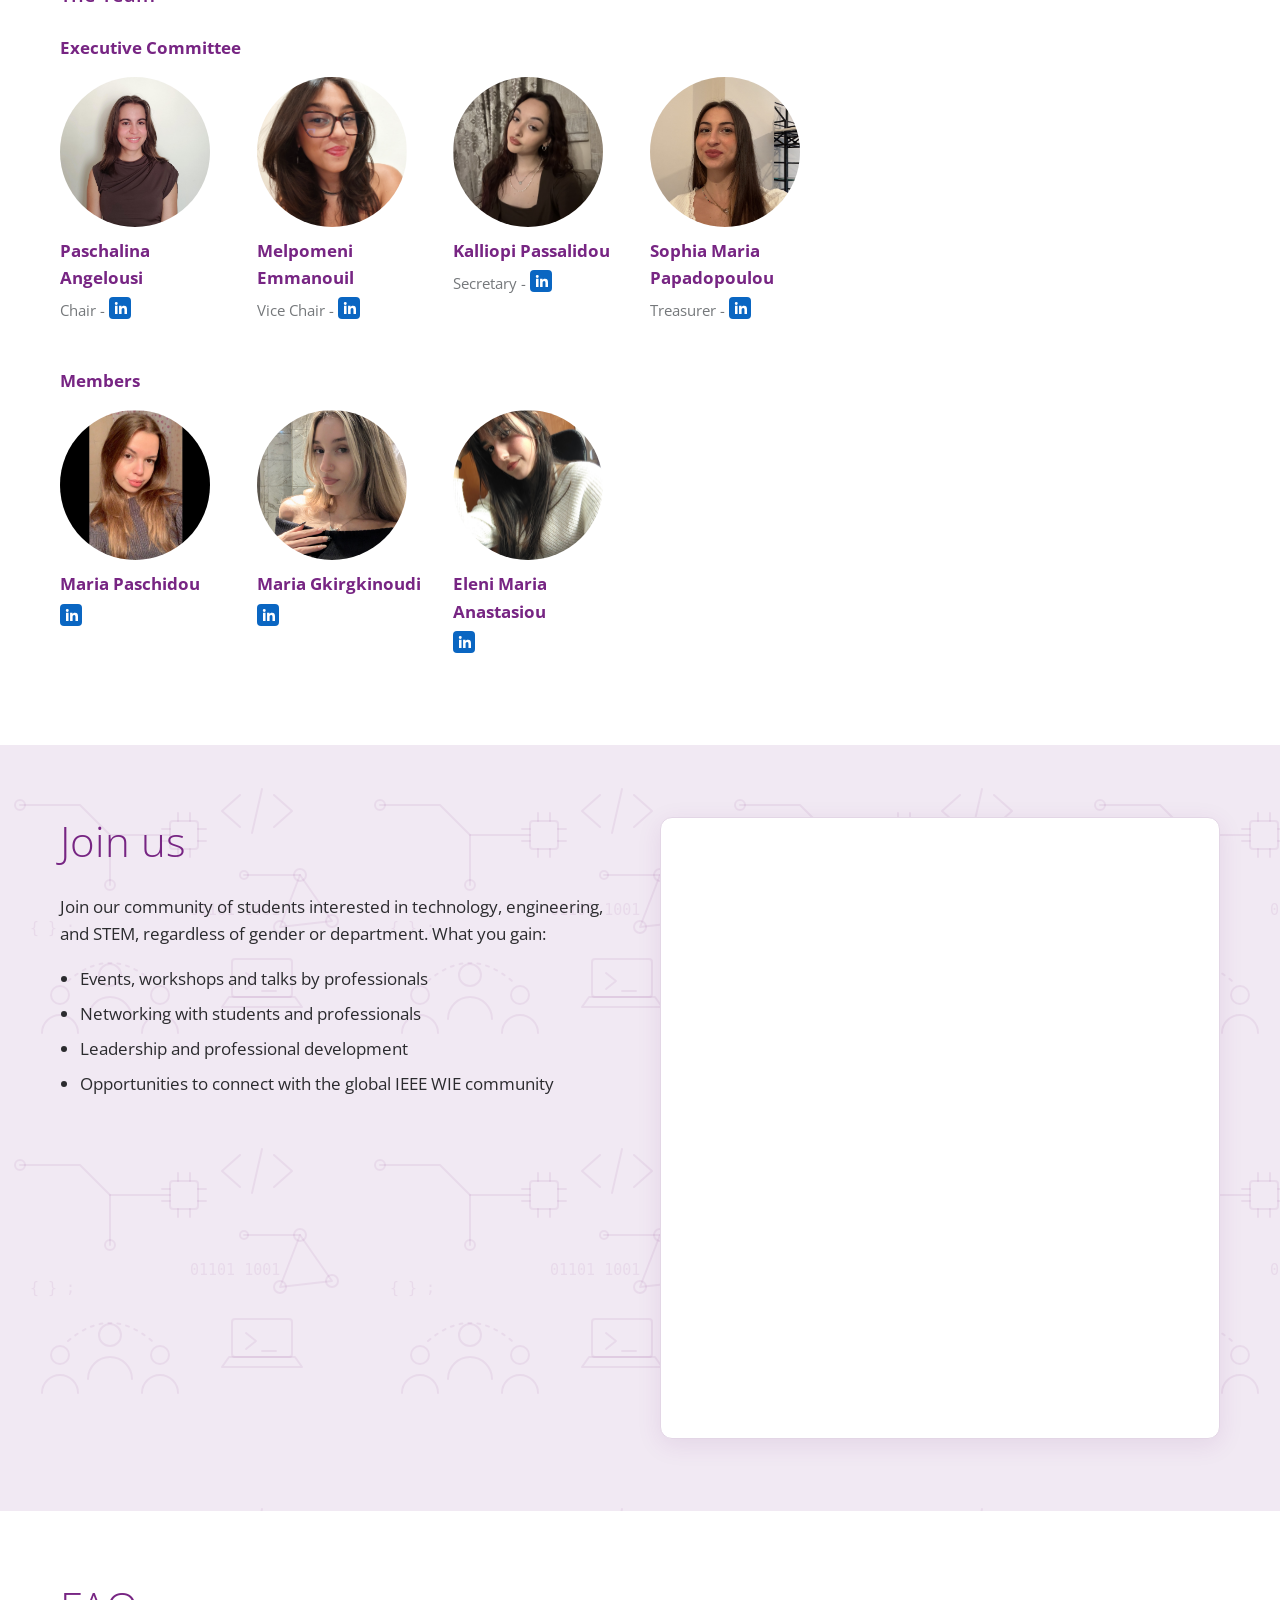
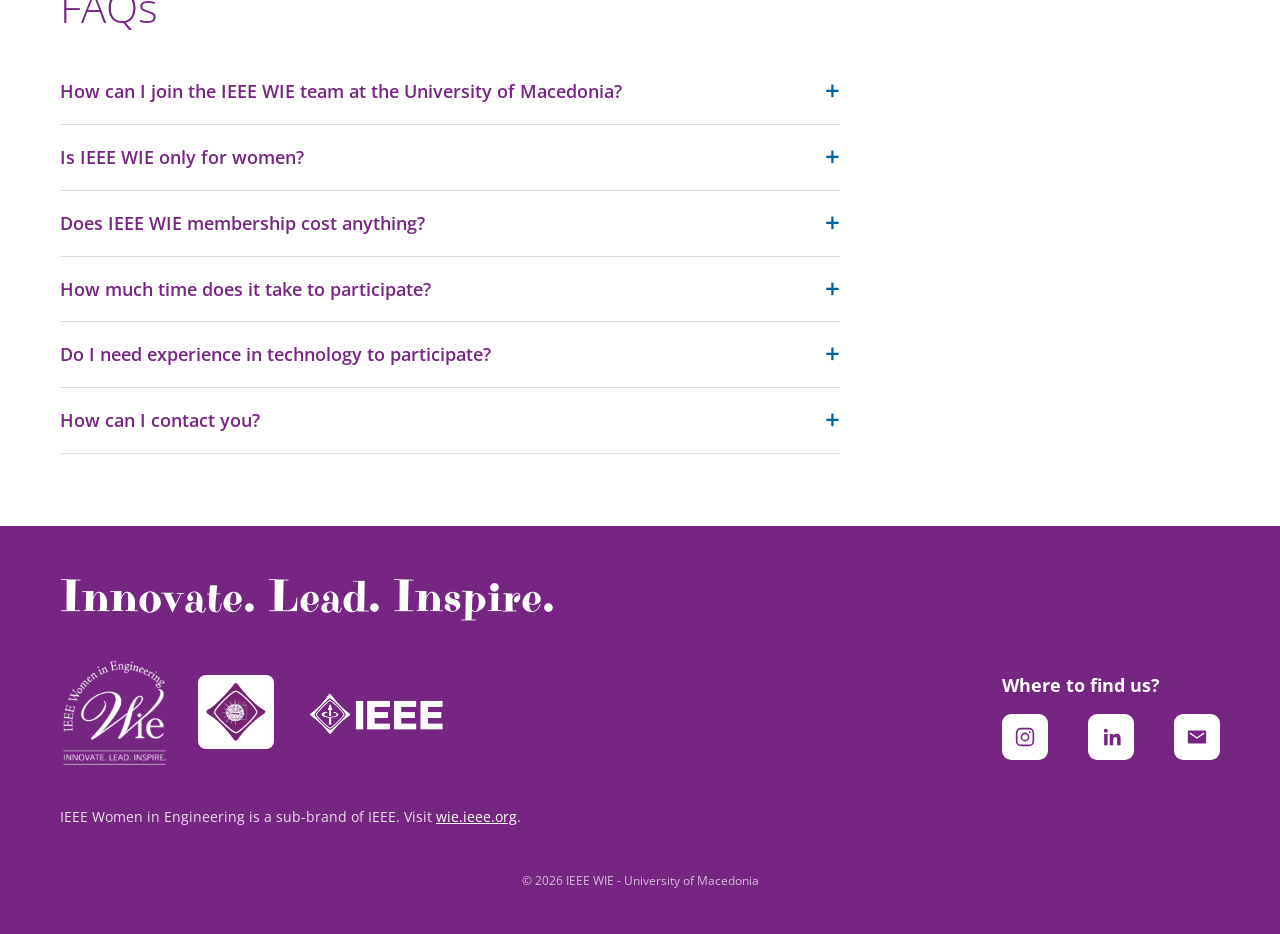
==== commit b5ff04c3: "Clickable logos and scroll navigation" ====
--- a/wie-site/wie-site/index.html
+++ b/wie-site/wie-site/index.html
@@ -18,9 +18,6 @@
   <!-- Bitcount Ink: used for the "innovate. lead. inspire." tagline in the footer -->
   <link href="https://fonts.googleapis.com/css2?family=Bitcount+Ink:wght@100..900&display=swap" rel="stylesheet">
 
-  <!-- Marks the page as "JavaScript on" before it is painted (used by the sub-team mind map) -->
-  <script>document.documentElement.classList.add('js');</script>
-
   <link rel="stylesheet" href="styles.css">
 </head>
 
@@ -66,6 +63,12 @@
 
       <!-- Left column: title and buttons -->
       <div class="hero-main">
+
+        <div class="hero-art">
+    <img
+    src="assets/homepage_temp.png"
+    alt="Women in engineering and technology"
+  > </div>
         <h1 class="tangerine-bold">IEEE UoM <br>Women In Engineering</h1>
 
         <!-- Keep both buttons on one line with no space between them: a gap would shift the layout -->
@@ -96,40 +99,25 @@
       </div>
 
       <!-- Upcoming events -->
-      <div class="grid scroll-row" id="events-upcoming" tabindex="0" aria-label="Upcoming events, scroll horizontally">
-        <article class="card">
-          <span class="card-date">00 Month 2026 · 18:00</span>
-          <h3>Event title</h3>
-          <p>Short description: topic, speaker, venue.</p>
-          <a class="card-link" href="#">Register</a>
-        </article>
-
-        <article class="card">
-          <span class="card-date">00 Month 2026 · 17:00</span>
-          <h3>Workshop title</h3>
-          <p>Short description: what participants will learn.</p>
-          <a class="card-link" href="#">Register</a>
-        </article>
+      <div class="carousel" id="events-upcoming">
+        <button class="carousel-btn carousel-prev" type="button" aria-label="Previous"><svg width="24" height="24" viewBox="0 0 24 24" fill="none" stroke="currentColor" stroke-width="3" stroke-linecap="round" stroke-linejoin="round" aria-hidden="true" focusable="false"><polyline points="15 5 8 12 15 19"></polyline></svg></button>
+        <div class="carousel-track" tabindex="0">
+        <p class="empty-message">There are no upcoming events at the moment. Stay tuned!</p>
+        </div>
+        <button class="carousel-btn carousel-next" type="button" aria-label="Next"><svg width="24" height="24" viewBox="0 0 24 24" fill="none" stroke="currentColor" stroke-width="3" stroke-linecap="round" stroke-linejoin="round" aria-hidden="true" focusable="false"><polyline points="9 5 16 12 9 19"></polyline></svg></button>
+        <p class="section-note"><a href="#events-upcoming" class="expand-link" data-expand="events-upcoming" role="button" aria-expanded="false" aria-controls="events-upcoming">All events</a></p>
       </div>
 
       <!-- Past events (hidden until the "Past" tab is selected) -->
-      <div class="grid scroll-row" id="events-past" tabindex="0" aria-label="Past events, scroll horizontally" hidden>
-        <article class="card">
-          <div class="placeholder-img" role="img" aria-label="Event photo placeholder"></div>
-          <span class="card-date">00 Month 2026</span>
-          <h3>Past event title</h3>
-          <p>One line about what happened.</p>
-        </article>
-
-        <article class="card">
-          <div class="placeholder-img" role="img" aria-label="Event photo placeholder"></div>
-          <span class="card-date">00 Month 2026</span>
-          <h3>Past event title</h3>
-          <p>One line about what happened.</p>
-        </article>
-      </div>
-
-      <p class="section-note">The content is a placeholder.</p>
+      <div class="carousel" id="events-past" hidden>
+        <button class="carousel-btn carousel-prev" type="button" aria-label="Previous"><svg width="24" height="24" viewBox="0 0 24 24" fill="none" stroke="currentColor" stroke-width="3" stroke-linecap="round" stroke-linejoin="round" aria-hidden="true" focusable="false"><polyline points="15 5 8 12 15 19"></polyline></svg></button>
+        <div class="carousel-track" tabindex="0">
+        <p class="empty-message">There are no past events yet.</p>
+        </div>
+        <button class="carousel-btn carousel-next" type="button" aria-label="Next"><svg width="24" height="24" viewBox="0 0 24 24" fill="none" stroke="currentColor" stroke-width="3" stroke-linecap="round" stroke-linejoin="round" aria-hidden="true" focusable="false"><polyline points="9 5 16 12 9 19"></polyline></svg></button>
+        <p class="section-note"><a href="#events-past" class="expand-link" data-expand="events-past" role="button" aria-expanded="false" aria-controls="events-past">All events</a></p>
+      </div>
+
     </div>
   </section>
 
@@ -141,33 +129,38 @@
     <div class="container">
       <h2>News</h2>
 
-      <div class="grid scroll-row" tabindex="0" aria-label="News, scroll horizontally">
+      <div class="carousel" id="news-list">
+        <button class="carousel-btn carousel-prev" type="button" aria-label="Previous"><svg width="24" height="24" viewBox="0 0 24 24" fill="none" stroke="currentColor" stroke-width="3" stroke-linecap="round" stroke-linejoin="round" aria-hidden="true" focusable="false"><polyline points="15 5 8 12 15 19"></polyline></svg></button>
+        <div class="carousel-track" tabindex="0">
         <article class="card">
           <div class="placeholder-img" role="img" aria-label="Image placeholder"></div>
-          <span class="card-date">00 Month 2026</span>
-          <h3>News title</h3>
-          <p>Two lines of summary that invite the reader in.</p>
+          <span class="card-date">October 2026</span>
+          <h3>IEEE WIE at the University of Macedonia: A Student-Led Initiative</h3>
+
+          <!-- Short text shown on the card (about 4 lines) -->
+          <p>The IEEE Women in Engineering (WIE) Student Branch Affinity Group at the University of Macedonia
+            marks the beginning of a new student-led initiative focused on engineering, technology, collaboration, and inclusion.</p>
+
+          <!-- Full article: hidden on the card, shown in a pop-up when "Read more" is clicked -->
+          <div class="card-full" hidden>
+            <p>The establishment of the IEEE Women In Engineering (WIE) Student Branch Affinity Group at the University of Macedonia
+              marks the beginning of a new student-led initiative focused on engineering, technology, collaboration, and inclusion.</p>
+            <p>Founded through the initiative of seven female students, the group aims to foster a supportive community where students can exchange ideas,
+              develop their skills, and explore opportunities for academic and professional growth.</p>
+            <p>Through events, educational activities, networking opportunities, and collaborations with academic and industry professionals, IEEE WIE seeks to encourage
+              engagement with engineering and technology while promoting an inclusive environment in which students can learn, connect, and grow together.</p>
+            <p>As we begin this journey, our goal is to build a strong and active community that creates meaningful opportunities for students and contributes to a more inclusive
+              future in engineering and technology. We invite students from all backgrounds to join us in shaping the future of engineering and technology at the University of Macedonia.</p>
+          </div>
+
           <a class="card-link" href="#">Read more</a>
         </article>
 
-        <article class="card">
-          <div class="placeholder-img" role="img" aria-label="Image placeholder"></div>
-          <span class="card-date">00 Month 2026</span>
-          <h3>News title</h3>
-          <p>Two lines of summary that invite the reader in.</p>
-          <a class="card-link" href="#">Read more</a>
-        </article>
-
-        <article class="card">
-          <div class="placeholder-img" role="img" aria-label="Image placeholder"></div>
-          <span class="card-date">00 Month 2026</span>
-          <h3>News title</h3>
-          <p>Two lines of summary that invite the reader in.</p>
-          <a class="card-link" href="#">Read more</a>
-        </article>
-      </div>
-
-      <p class="section-note"><a href="#">All news</a></p>
+        </div>
+        <button class="carousel-btn carousel-next" type="button" aria-label="Next"><svg width="24" height="24" viewBox="0 0 24 24" fill="none" stroke="currentColor" stroke-width="3" stroke-linecap="round" stroke-linejoin="round" aria-hidden="true" focusable="false"><polyline points="9 5 16 12 9 19"></polyline></svg></button>
+      </div>
+
+      <p class="section-note"><a href="#news-list" class="expand-link" data-expand="news-list" role="button" aria-expanded="false" aria-controls="news-list">All news</a></p>
     </div>
   </section>
 
@@ -208,57 +201,6 @@
             <h4 class="feature-title">Leadership Opportunities</h4>
             <p>Empowering members to take initiative, manage projects and refine essential leadership skills.</p>
           </article>
-        </div>
-      </div>
-
-      <!-- Sub-teams: what each team of the group offers -->
-      <div class="about-block">
-        <h3 class="about-heading">Our Sub-teams</h3>
-        <p class="about-intro">Our group is organized into three sub-teams. Click a sub-team to see what it does, or try a bit of everything.</p>
-
-        <div class="mindmap" id="subteam-map">
-          <!-- Curved connector lines are drawn here by enhancements.js -->
-          <svg class="mindmap-lines" aria-hidden="true"></svg>
-
-          <div class="mm-center">IEEE WIE<span>Sub-teams</span></div>
-
-          <div class="mm-branches">
-            <article class="mm-node">
-              <button class="mm-toggle" type="button" id="mm-btn-1" aria-expanded="false" aria-controls="mm-desc-1">
-                <span class="mm-name">Fundraising &amp; HR</span>
-                <span class="mm-icon" aria-hidden="true"></span>
-              </button>
-              <div class="mm-desc" id="mm-desc-1" role="region" aria-labelledby="mm-btn-1">
-                <div class="mm-desc-inner">
-                  <p>Finds sponsors and funding for our events and projects, and takes care of our members: recruitment, onboarding and a welcoming team culture. You build communication, negotiation and people skills.</p>
-                </div>
-              </div>
-            </article>
-
-            <article class="mm-node">
-              <button class="mm-toggle" type="button" id="mm-btn-2" aria-expanded="false" aria-controls="mm-desc-2">
-                <span class="mm-name">Graphic Design &amp; Social Media</span>
-                <span class="mm-icon" aria-hidden="true"></span>
-              </button>
-              <div class="mm-desc" id="mm-desc-2" role="region" aria-labelledby="mm-btn-2">
-                <div class="mm-desc-inner">
-                  <p>Creates the visual identity of the group and runs our social media: posters, event visuals, posts and stories. You grow your creativity, design tools and digital storytelling skills.</p>
-                </div>
-              </div>
-            </article>
-
-            <article class="mm-node">
-              <button class="mm-toggle" type="button" id="mm-btn-3" aria-expanded="false" aria-controls="mm-desc-3">
-                <span class="mm-name">Project Making</span>
-                <span class="mm-icon" aria-hidden="true"></span>
-              </button>
-              <div class="mm-desc" id="mm-desc-3" role="region" aria-labelledby="mm-btn-3">
-                <div class="mm-desc-inner">
-                  <p>Designs and builds hands-on technical projects and workshops. You get practical experience, work in a team and turn ideas into real prototypes.</p>
-                </div>
-              </div>
-            </article>
-          </div>
         </div>
       </div>
 
@@ -298,7 +240,7 @@
 
       <!-- Team members -->
 <div class="team">
-  <h3 class="team-title">The team</h3>
+  <h3 class="team-title">The Team</h3>
 
   <h4 class="team-subtitle">Executive Committee</h4>
   <div class="grid team-grid">
@@ -344,13 +286,12 @@
     </div>
   </div>
 
-  <h4 class="team-subtitle">Social Team</h4>
+  <h4 class="team-subtitle"> Members </h4>
    <div class="grid team-grid">
     <div class="person">
       <!-- Η εικόνα αντικαθιστά πλήρως το placeholder div -->
       <img src="assets/Maria_Paschidou.jpg" alt="Maria Paschidou" class="avatar">
       <b>Maria Paschidou</b>
-      <span>Social Team -  </span>
       <a href="https://www.linkedin.com/in/maria-paschidou-298128382/" target="_blank" rel="noopener" class="linkedin-link" aria-label="LinkedIn Profile">
           <svg viewBox="0 0 24 24"><path d="M4.5 8.8h3.8V21H4.5zM6.4 3a2.2 2.2 0 1 1 0 4.4 2.2 2.2 0 0 1 0-4.4zM10.6 8.8h3.6v1.7c.5-1 1.8-2 3.7-2 3.9 0 4.6 2.5 4.6 5.8V21h-3.8v-5.8c0-1.4 0-3.2-2-3.2s-2.3 1.5-2.3 3.1V21h-3.8z"/></svg>
 
@@ -360,7 +301,6 @@
     <div class="person">
       <img src="assets/Maria_Gkirgkinoudi.jpg" alt="Maria Gkirgkinoudi" class="avatar">
       <b>Maria Gkirgkinoudi</b>
-      <span>Social Team -  </span>
       <a href="https://www.linkedin.com/in/maria-gkirgkinoudi-3883622b6/" target="_blank" rel="noopener" class="linkedin-link" aria-label="LinkedIn Profile">
           <svg viewBox="0 0 24 24"><path d="M4.5 8.8h3.8V21H4.5zM6.4 3a2.2 2.2 0 1 1 0 4.4 2.2 2.2 0 0 1 0-4.4zM10.6 8.8h3.6v1.7c.5-1 1.8-2 3.7-2 3.9 0 4.6 2.5 4.6 5.8V21h-3.8v-5.8c0-1.4 0-3.2-2-3.2s-2.3 1.5-2.3 3.1V21h-3.8z"/></svg>
 
@@ -368,9 +308,8 @@
     </div>
 
     <div class="person">
-      <img src="" alt="Eleni Maria Anastasiou" class="avatar">
+      <img src="assets/Eleni_Maria_Anastasiou.jpg" alt="Eleni Maria Anastasiou" class="avatar">
       <b>Eleni Maria Anastasiou</b>
-      <span>Social Team -  </span>
       <a href="https://www.linkedin.com/in/eleni-maria-anastasiou-708b73329/" target="_blank" rel="noopener" class="linkedin-link" aria-label="LinkedIn Profile">
           <svg viewBox="0 0 24 24"><path d="M4.5 8.8h3.8V21H4.5zM6.4 3a2.2 2.2 0 1 1 0 4.4 2.2 2.2 0 0 1 0-4.4zM10.6 8.8h3.6v1.7c.5-1 1.8-2 3.7-2 3.9 0 4.6 2.5 4.6 5.8V21h-3.8v-5.8c0-1.4 0-3.2-2-3.2s-2.3 1.5-2.3 3.1V21h-3.8z"/></svg>
 
@@ -403,7 +342,7 @@
       <!-- Application form -->
       <div class="google-form-container">
         <iframe
-          src="https://docs.google.com/forms/d/e/1FAIpQLSfFbf1asjqytDMwA3Irzkhea4-fGrnrYJ2a7aBQhg-yEwzszw/viewform?embedded=true&amphl=en"
+          src="https://docs.google.com/forms/d/e/1FAIpQLScLERFDL514TYAkr6cRT3bjlRweTsRb6JiuDhUrTJkx9m4njw/viewform?usp=publish-editor"
           title="IEEE WIE UoM – Join Us form"
           loading="lazy">Loading…</iframe>
       </div>
@@ -467,16 +406,23 @@
 
     <div class="footer-logos">
       <!-- White version of the WIE logo, for the dark purple background -->
+     <a href="https://wie.ieee.org/" target=""blank">
       <img class="logo-wie" src="assets/wie-logo-white.png" alt="IEEE Women in Engineering">
-      <img class="logo-uom" src="assets/uom-logo.jpg" alt="University of Macedonia">
+      </a>
+      <a href="" target="_blank">
+      <img href="" class="logo-uom" src="assets/uom-logo.jpg" alt="University of Macedonia">
+      </a>
+      <a href="https://www.ieee.org/" target="_blank">
       <img class="logo-ieee" src="assets/ieee_logo.png" alt="IEEE logo">
-    </div>
+      </a>
+    </div>
+    
 
     <div class="footer-social">
       <p class="footer-social-title">Where to find us?</p>
  
     <div class="social-links">
-      <a href="#" aria-label="Instagram">
+      <a href="https://www.instagram.com/wie.uom/" aria-label="Instagram">
         <svg viewBox="0 0 24 24"><path d="M12 7.2A4.8 4.8 0 1 0 12 16.8 4.8 4.8 0 0 0 12 7.2zm0 7.9a3.1 3.1 0 1 1 0-6.2 3.1 3.1 0 0 1 0 6.2zM17.1 5.6a1.1 1.1 0 1 0 0 2.2 1.1 1.1 0 0 0 0-2.2zM7.5 2h9A5.5 5.5 0 0 1 22 7.5v9a5.5 5.5 0 0 1-5.5 5.5h-9A5.5 5.5 0 0 1 2 16.5v-9A5.5 5.5 0 0 1 7.5 2zm0 1.8A3.7 3.7 0 0 0 3.8 7.5v9a3.7 3.7 0 0 0 3.7 3.7h9a3.7 3.7 0 0 0 3.7-3.7v-9a3.7 3.7 0 0 0-3.7-3.7z"/></svg>
       </a>
 
@@ -484,7 +430,7 @@
         <svg viewBox="0 0 24 24"><path d="M4.5 8.8h3.8V21H4.5zM6.4 3a2.2 2.2 0 1 1 0 4.4 2.2 2.2 0 0 1 0-4.4zM10.6 8.8h3.6v1.7c.5-1 1.8-2 3.7-2 3.9 0 4.6 2.5 4.6 5.8V21h-3.8v-5.8c0-1.4 0-3.2-2-3.2s-2.3 1.5-2.3 3.1V21h-3.8z"/></svg>
       </a>
 
-      <a href="mailto:wie@example.org" aria-label="Email">
+      <a href="mailto:wie@uom.edu.gr" aria-label="Email">
         <svg viewBox="0 0 24 24"><path d="M3 5h18a1 1 0 0 1 1 1v12a1 1 0 0 1-1 1H3a1 1 0 0 1-1-1V6a1 1 0 0 1 1-1zm9 7.2L4.6 7 4 8.4l8 5.5 8-5.5L19.4 7z"/></svg>
       </a>
     </div>
@@ -496,8 +442,7 @@
   </div>
 </footer>
 
-<script src="script.js"></script>
-<script src="enhancements.js"></script>
+<script src="script.js?v=12"></script>
 </body>
 
 </html>
--- a/wie-site/wie-site/styles.css
+++ b/wie-site/wie-site/styles.css
@@ -332,6 +332,178 @@
   grid-template-columns: repeat(auto-fill, minmax(250px, 1fr));
 }
 
+/* Horizontal scroll row (Events, News) with Netflix-style arrows.
+   .carousel-track scrolls sideways, the arrows are added by script.js logic. */
+.carousel {
+  position: relative;
+}
+
+.carousel[hidden] {
+  display: none;
+}
+
+.carousel-track {
+  display: flex;
+  gap: 20px;
+  overflow-x: auto;
+  overflow-y: hidden;
+  padding: 4px 2px 8px;          /* room for focus outlines */
+  scroll-snap-type: x mandatory;
+  scroll-behavior: smooth;
+  scrollbar-width: none;         /* hide the scrollbar (Firefox) */
+  -ms-overflow-style: none;
+  overscroll-behavior-x: contain;
+}
+
+.carousel-track::-webkit-scrollbar {
+  display: none;                 /* hide the scrollbar (Chrome, Safari) */
+}
+
+.carousel-track > .card {
+  flex: 0 0 280px;
+  scroll-snap-align: start;
+}
+
+.carousel-track .card h3 {
+  display: -webkit-box;
+  -webkit-line-clamp: 3;
+  line-clamp: 3;
+  -webkit-box-orient: vertical;
+  overflow: hidden;
+}
+
+.carousel-track .card > p {
+  display: -webkit-box;
+  -webkit-line-clamp: 4;
+  line-clamp: 4;
+  -webkit-box-orient: vertical;
+  overflow: hidden;
+}
+
+/* Pop-up with the full article */
+.article-dialog {
+  width: min(720px, calc(100% - 32px));
+  max-height: 85vh;
+  padding: 32px 28px 28px;
+  border: 0;
+  background: #fff;
+  color: var(--ink);
+  box-shadow: 0 10px 40px rgba(0, 0, 0, .35);
+  overflow-y: auto;
+}
+
+.article-dialog::backdrop {
+  background: rgba(0, 0, 0, .55);
+}
+
+.article-dialog h3 {
+  margin: 6px 0 16px;
+}
+
+.article-body p {
+  margin: 0 0 14px;
+  font-size: 16px;
+  line-height: 1.6;
+}
+
+.article-close {
+  position: absolute;
+  top: 8px;
+  right: 12px;
+  width: 36px;
+  height: 36px;
+  border: 0;
+  background: none;
+  color: var(--purple);
+  font-size: 28px;
+  line-height: 1;
+  cursor: pointer;
+}
+
+body:has(.article-dialog[open]) {
+  overflow: hidden;   /* page behind the pop-up does not scroll */
+}
+
+/* Message shown when a list has no items */
+.empty-message {
+  flex: 1;
+  margin: 0;
+  padding: 24px 0;
+  color: var(--gray);
+  font-size: 16px;
+}
+
+/* "All news": the row turns into a grid that shows every item (see script.js) */
+.carousel.is-expanded .carousel-track {
+  display: grid;
+  grid-template-columns: repeat(auto-fill, minmax(250px, 1fr));
+  overflow: visible;
+}
+
+.carousel.is-expanded .carousel-btn {
+  display: none;
+}
+
+.carousel.is-expanded .carousel-track > .card {
+  flex: none;
+}
+
+/* Back / forward arrows, centered vertically over the edges of the row */
+.carousel-btn {
+  position: absolute;
+  top: 50%;
+  transform: translateY(-50%);
+  z-index: 2;
+  width: 46px;
+  height: 46px;
+  margin-right: -23px;
+  margin-left: -23px;
+  padding: 0;
+  display: grid;
+  place-items: center;
+  border: 0;
+  border-radius: 50%;
+  background: var(--purple);
+  color: #fff;
+  box-shadow: 0 2px 10px rgba(0, 0, 0, .25);
+  cursor: pointer;
+  opacity: 1;            /* always visible, no hover needed */
+  transition: opacity .2s, background .2s;
+}
+
+.carousel-prev { left: -14px; }
+.carousel-next { right: -14px; }
+
+.carousel-btn svg {
+  display: block;
+  width: 24px;
+  height: 24px;
+  flex: none;
+}
+
+.carousel-btn:hover {
+  background: var(--blue);
+}
+
+/* Everything fits on screen: no arrows (script.js adds .is-scrollable when needed) */
+.carousel:not(.is-scrollable) .carousel-btn {
+  display: none;
+}
+
+/* Nothing more to scroll in that direction: the arrow fades out */
+.carousel-btn:disabled {
+  opacity: .3;
+  cursor: default;
+  pointer-events: none;
+}
+
+@media (max-width: 760px) {
+  .carousel-track > .card { flex-basis: 78%; }
+  .carousel-btn { width: 38px; height: 38px; }
+  .carousel-prev { left: -6px; }
+  .carousel-next { right: -6px; }
+}
+
 .card {
   background: #fff;
   border: 1px solid var(--line);
@@ -411,7 +583,7 @@
 
 /* ==========================================================================
    7. NEWS
-   Uses only the shared .grid and .card styles (section 5).
+   Uses the shared .carousel and .card styles (section 5).
    ========================================================================== */
 
 
@@ -1373,4 +1545,43 @@
     .nav-toggle-bar {
     transition: none;
   }
-}+}
+
+/* ==========================================================================
+   EMAIL ICON MENU (built by script.js)
+   ========================================================================== */
+
+.email-menu {
+  position: absolute;
+  z-index: 50;
+  min-width: 210px;
+  display: flex;
+  flex-direction: column;
+  padding: 6px;
+  background: #fff;
+  border-radius: 10px;
+  box-shadow: 0 6px 24px rgba(0, 0, 0, .35);
+}
+
+.email-menu[hidden] {
+  display: none;
+}
+
+.email-menu a,
+.email-menu button {
+  padding: 10px 14px;
+  border: 0;
+  border-radius: 6px;
+  background: none;
+  color: var(--purple);
+  font: 600 15px "Open Sans", sans-serif;
+  text-align: left;
+  text-decoration: none;
+  cursor: pointer;
+}
+
+.email-menu a:hover,
+.email-menu button:hover {
+  background: var(--tint);
+}
+ 
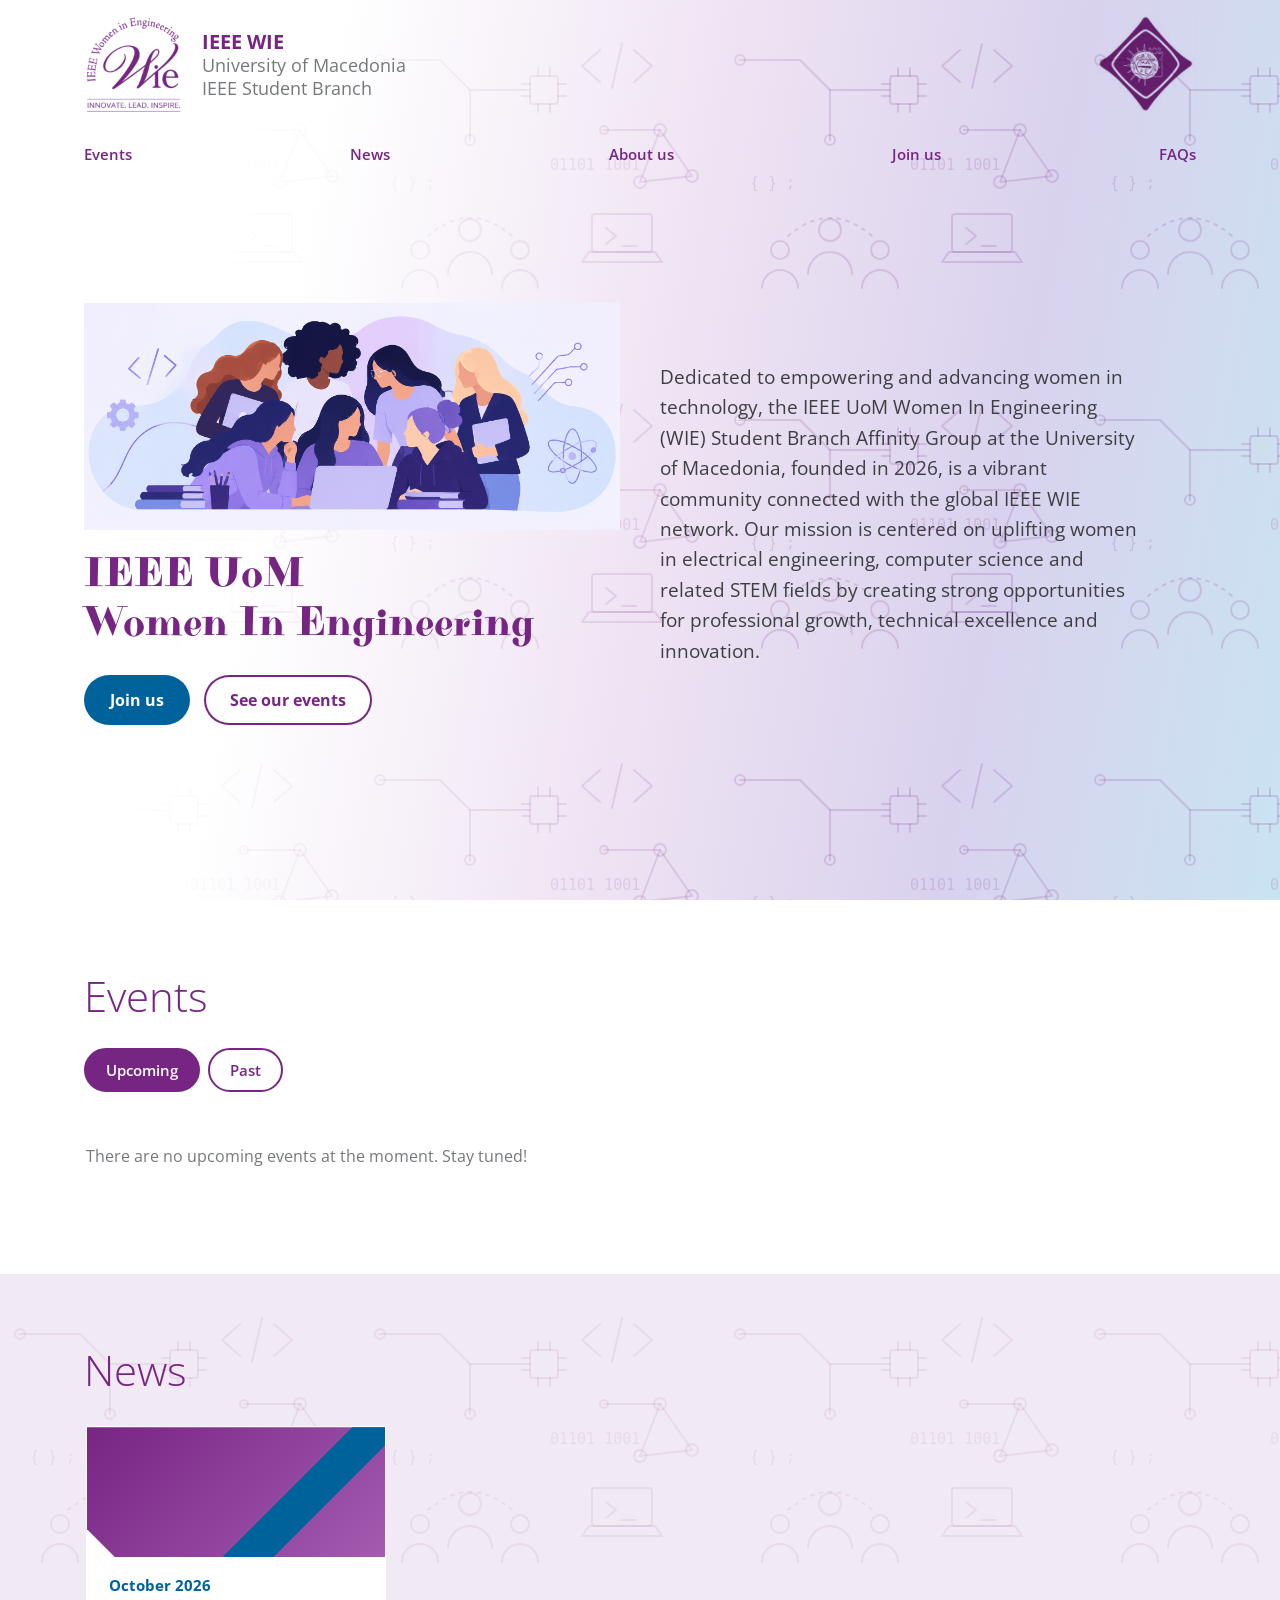
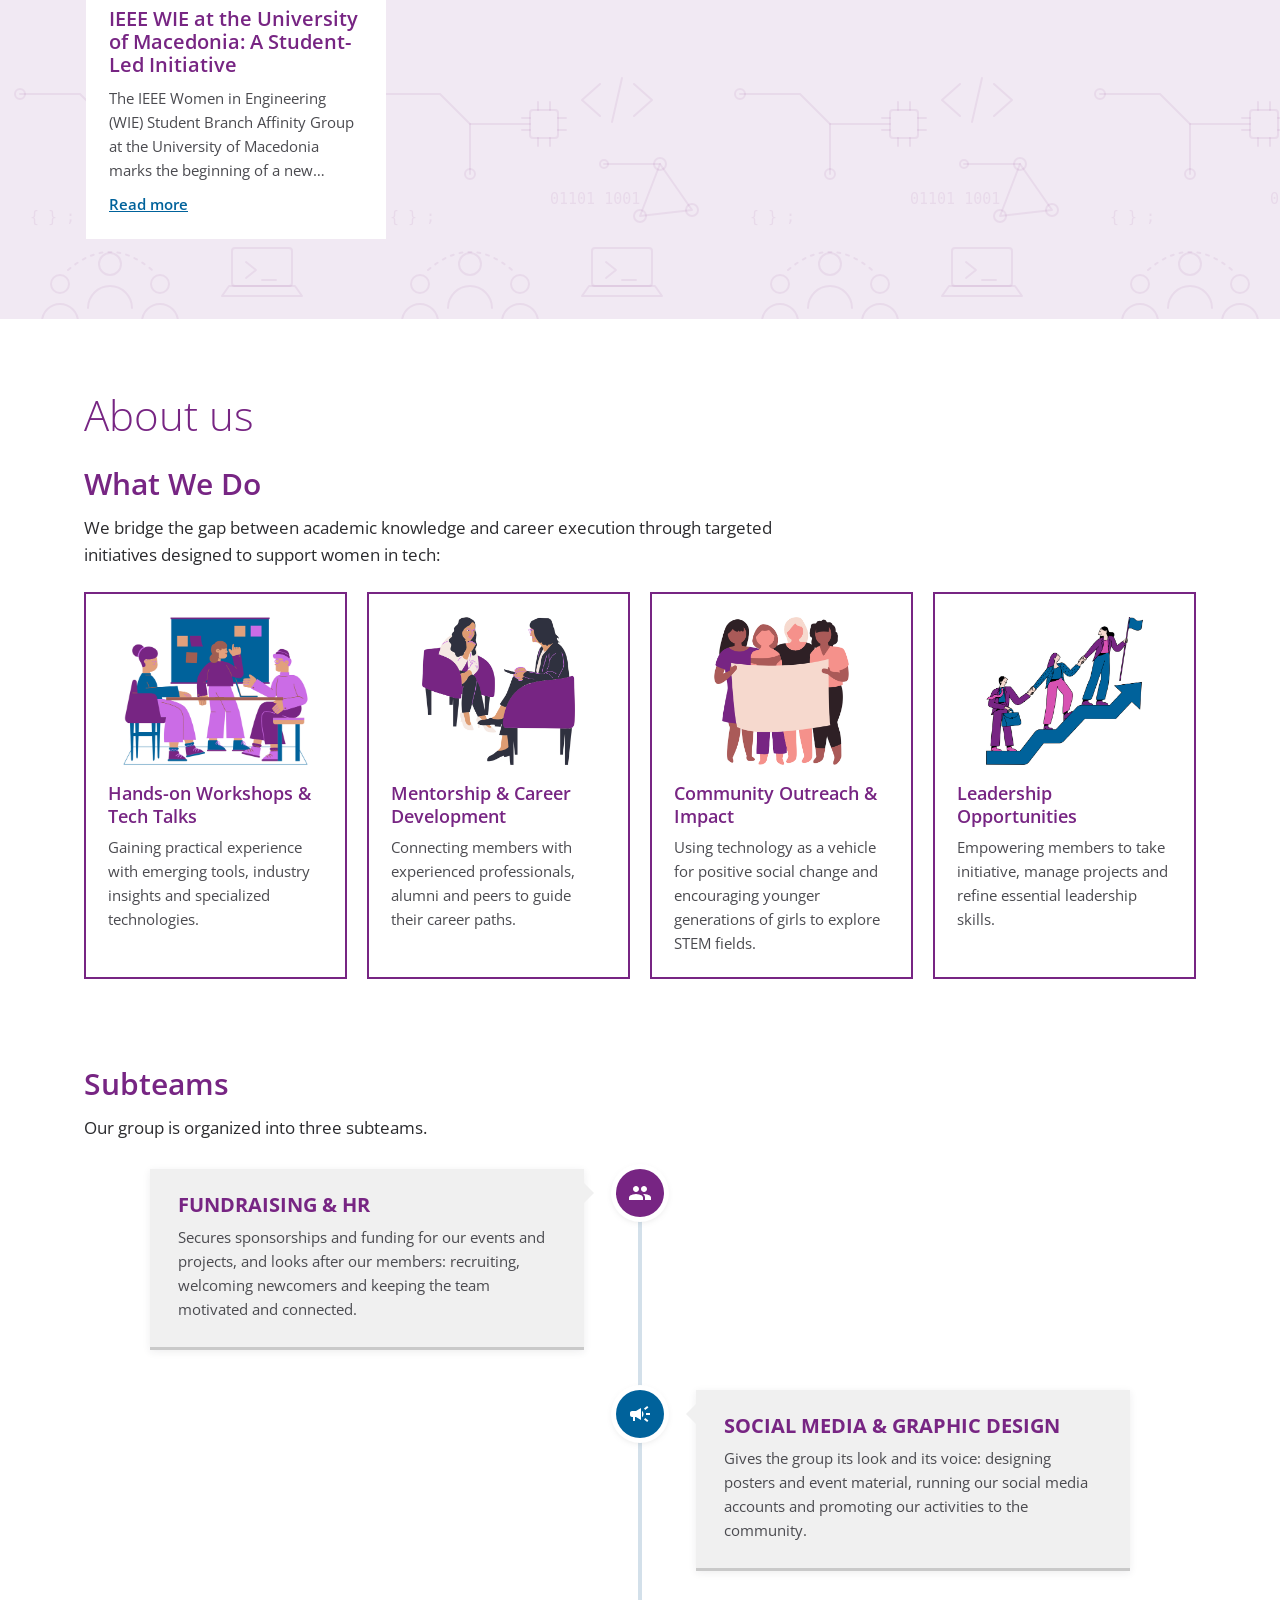
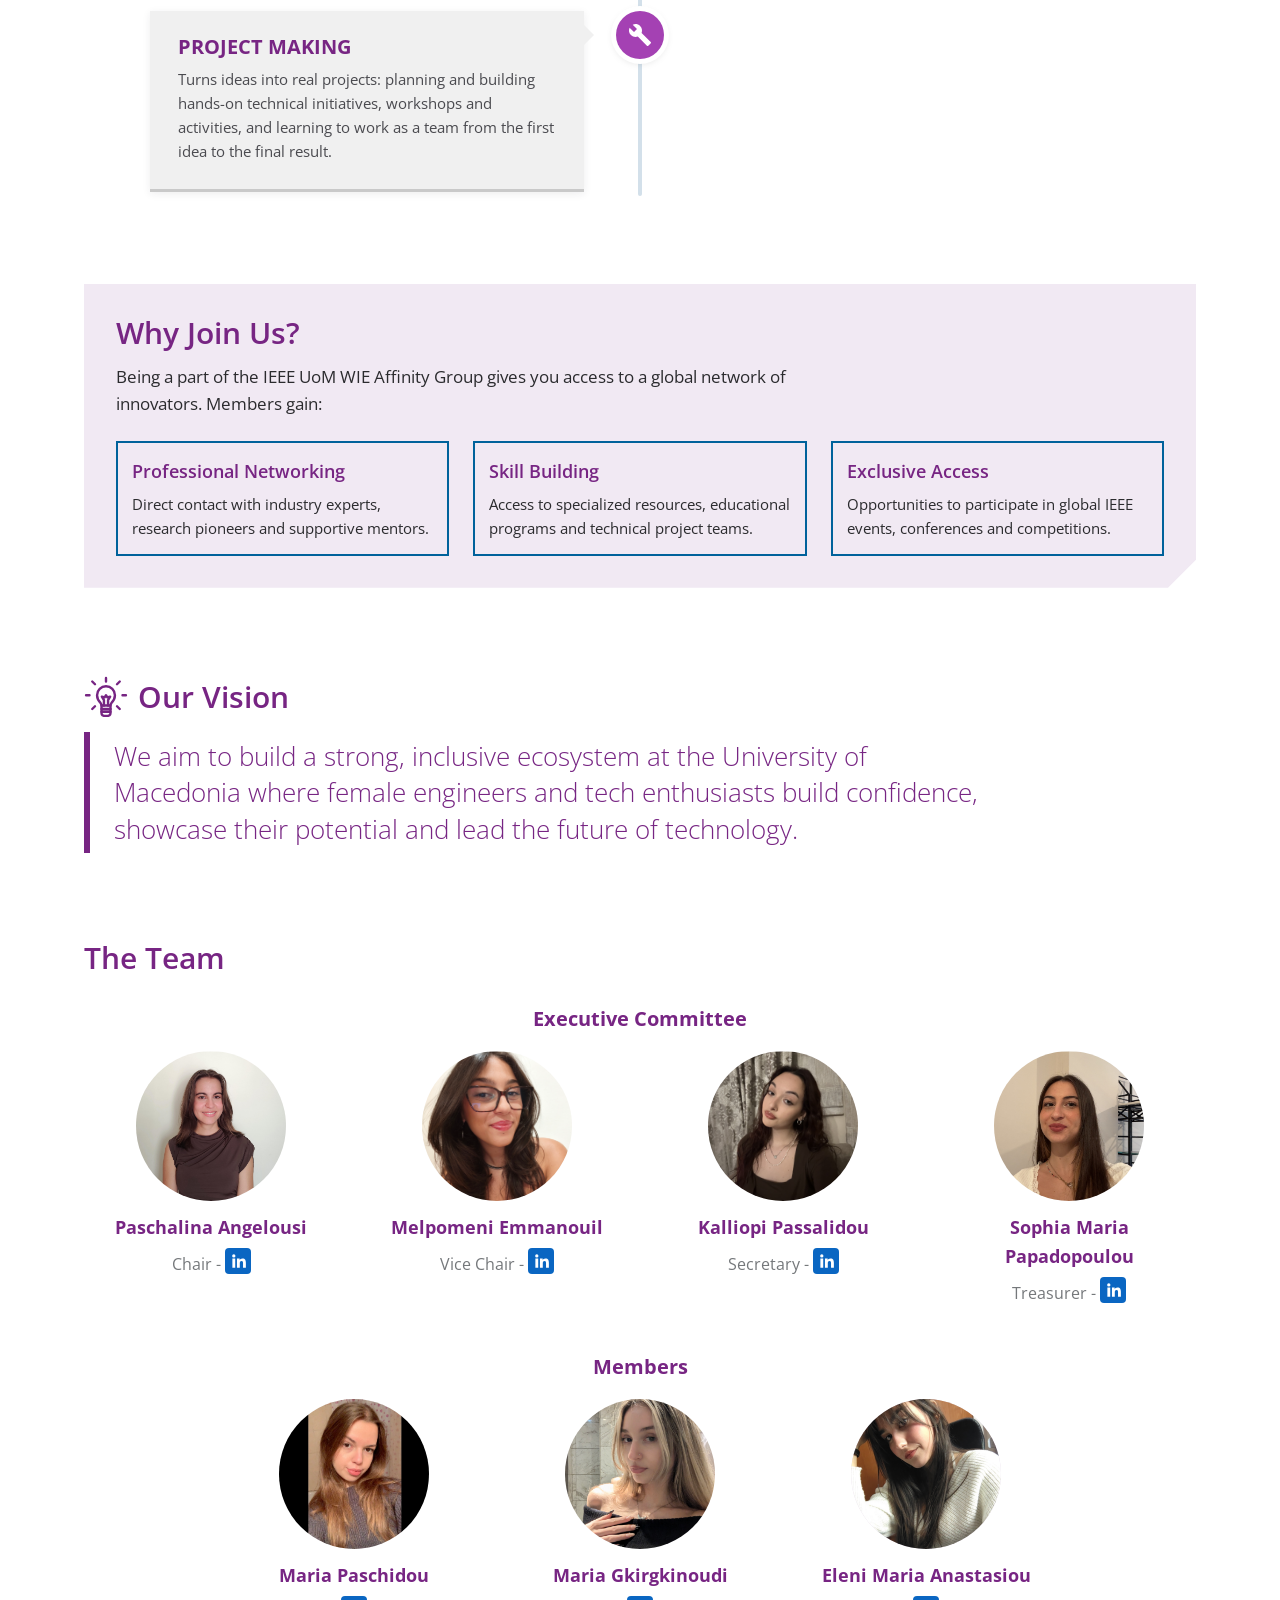
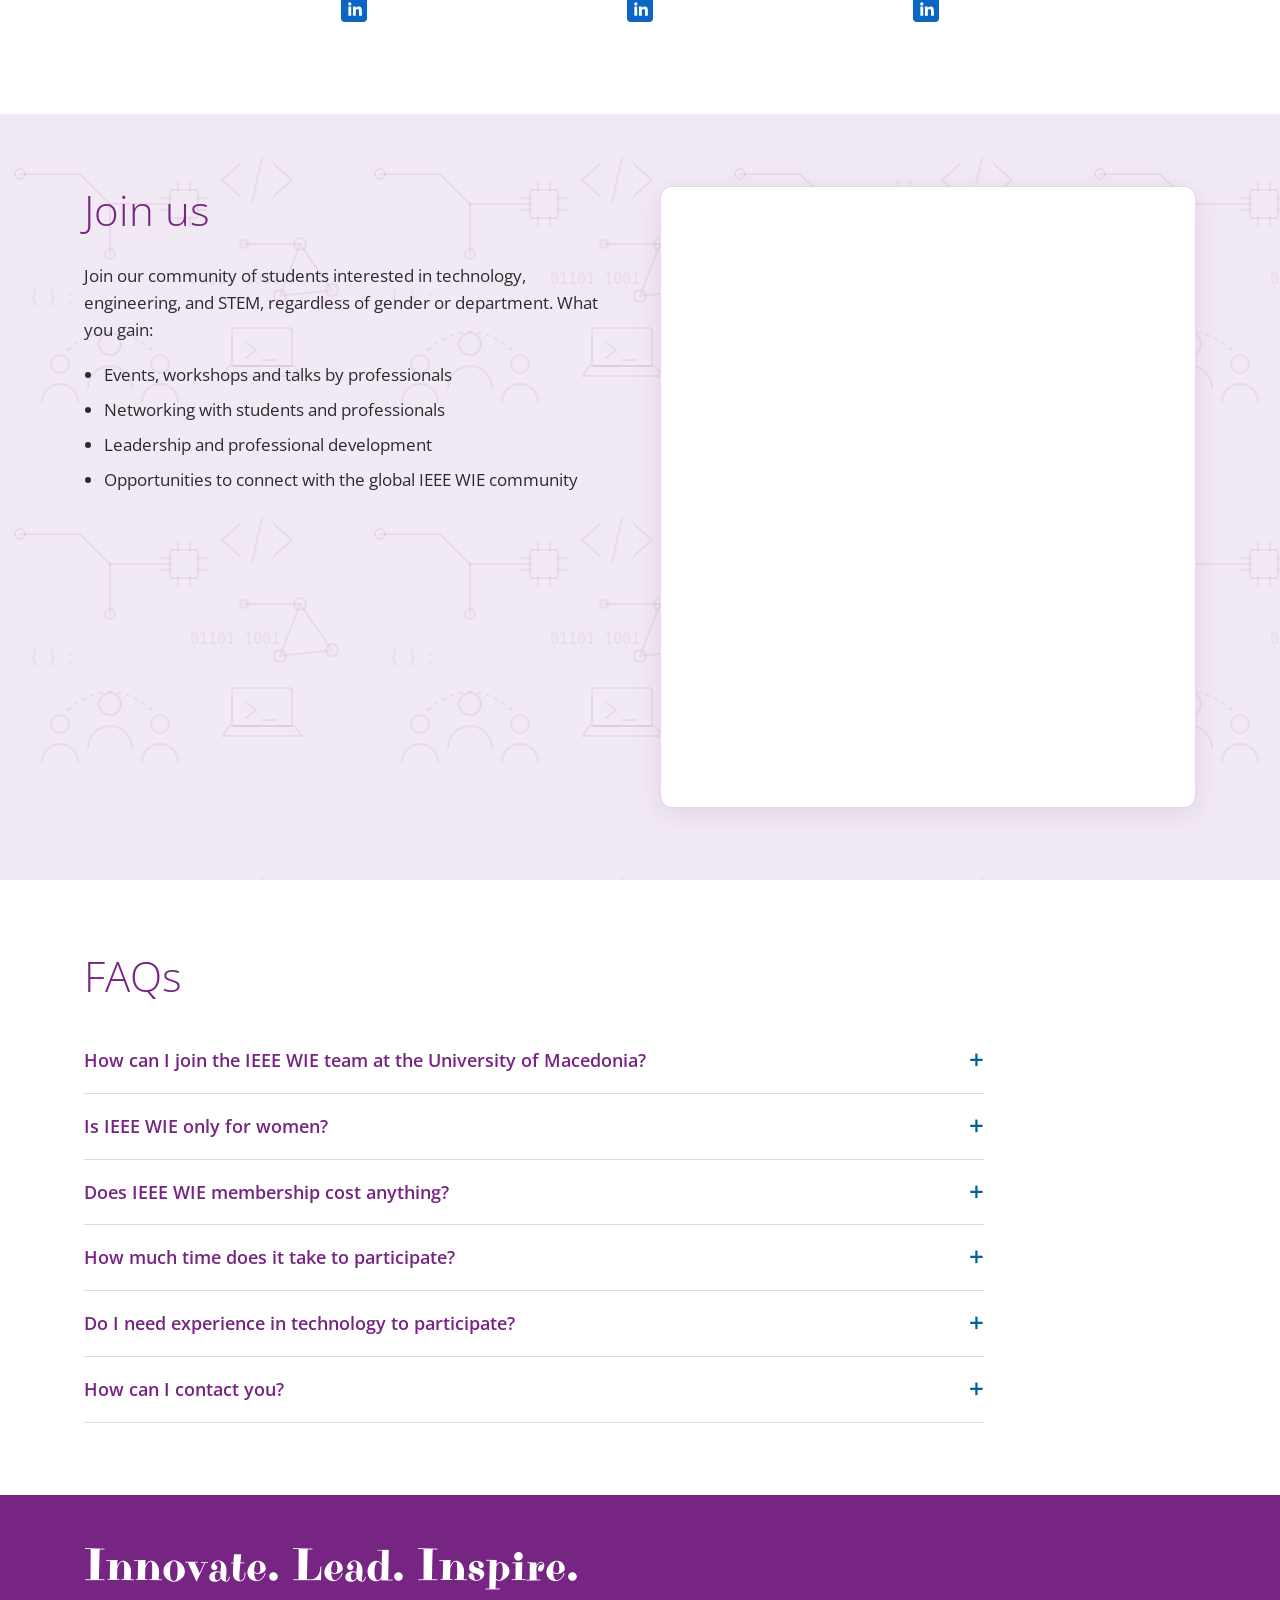
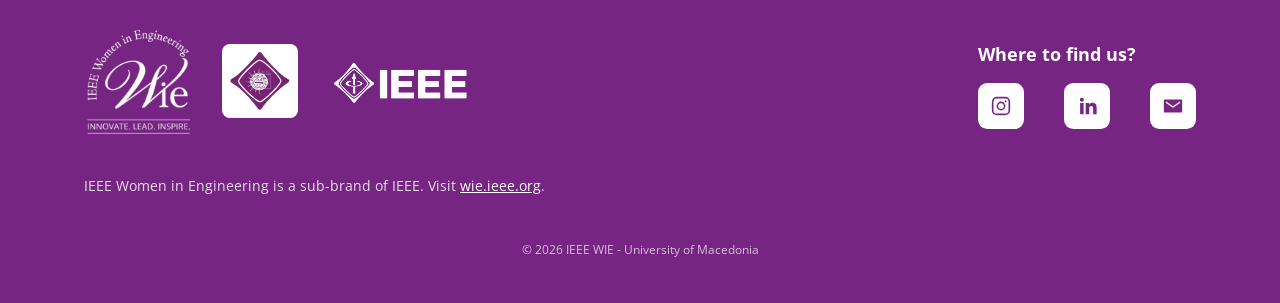
==== commit a389c4ec: "improved responsiveness, changed homepage img, improved ui details" ====
--- a/wie-site/wie-site/index.html
+++ b/wie-site/wie-site/index.html
@@ -4,6 +4,8 @@
 <head>
   <meta charset="utf-8">
   <meta name="viewport" content="width=device-width, initial-scale=1, viewport-fit=cover">
+  <link rel="icon" type="image/png" href="assets/favicon.png">
+  <link rel="apple-touch-icon" href="assets/favicon.png">
   <title>IEEE WIE – University of Macedonia</title>
 
   <!-- Fonts (Google Fonts) -->
@@ -204,6 +206,46 @@
         </div>
       </div>
 
+      <!-- Subteams: timeline -->
+<div class="about-block">
+  <h3 class="about-heading">Subteams</h3>
+  <p class="about-intro">Our group is organized into three subteams.</p>
+
+  <div class="timeline" id="subteams-timeline">
+
+    <div class="tl-item">
+      <span class="tl-icon" aria-hidden="true">
+        <svg viewBox="0 0 24 24"><path d="M16 11c1.66 0 2.99-1.34 2.99-3S17.66 5 16 5c-1.66 0-3 1.34-3 3s1.34 3 3 3zm-8 0c1.66 0 2.99-1.34 2.99-3S9.66 5 8 5C6.34 5 5 6.34 5 8s1.34 3 3 3zm0 2c-2.33 0-7 1.17-7 3.5V19h14v-2.5c0-2.33-4.67-3.5-7-3.5zm8 0c-.29 0-.62.02-.97.05 1.16.84 1.97 1.97 1.97 3.45V19h6v-2.5c0-2.33-4.67-3.5-7-3.5z"/></svg>
+      </span>
+      <div class="tl-card">
+        <h4>Fundraising &amp; HR</h4>
+        <p>Secures sponsorships and funding for our events and projects, and looks after our members: recruiting, welcoming newcomers and keeping the team motivated and connected.</p>
+      </div>
+    </div>
+
+    <div class="tl-item">
+      <span class="tl-icon" aria-hidden="true">
+        <svg viewBox="0 0 24 24"><path d="M18 11v2h4v-2h-4zm-2 6.61c.96.71 2.21 1.65 3.2 2.39.4-.53.8-1.07 1.2-1.6-.99-.74-2.24-1.68-3.2-2.4-.4.54-.8 1.08-1.2 1.61zM20.4 5.6c-.4-.53-.8-1.07-1.2-1.6-.99.74-2.24 1.68-3.2 2.4.4.53.8 1.07 1.2 1.6.96-.72 2.21-1.65 3.2-2.4zM4 9c-1.1 0-2 .9-2 2v2c0 1.1.9 2 2 2h1v4h2v-4h1l5 3V6L8 9H4zm11.5 3c0-1.33-.58-2.53-1.5-3.35v6.69c.92-.81 1.5-2.01 1.5-3.34z"/></svg>
+      </span>
+      <div class="tl-card">
+        <h4>Social Media &amp; Graphic Design</h4>
+        <p>Gives the group its look and its voice: designing posters and event material, running our social media accounts and promoting our activities to the community.</p>
+      </div>
+    </div>
+
+    <div class="tl-item">
+      <span class="tl-icon" aria-hidden="true">
+        <svg viewBox="0 0 24 24"><path d="M22.7 19l-9.1-9.1c.9-2.3.4-5-1.5-6.9-2-2-5-2.4-7.4-1.3L9 6 6 9 1.6 4.7C.4 7.1.9 10.1 2.9 12.1c1.9 1.9 4.6 2.4 6.9 1.5l9.1 9.1c.4.4 1 .4 1.4 0l2.3-2.3c.5-.4.5-1.1.1-1.4z"/></svg>
+      </span>
+      <div class="tl-card">
+        <h4>Project Making</h4>
+        <p>Turns ideas into real projects: planning and building hands-on technical initiatives, workshops and activities, and learning to work as a team from the first idea to the final result.</p>
+      </div>
+    </div>
+
+  </div>
+</div>   
+
       <!-- Why join us: highlighted panel with three benefits -->
       <div class="about-block why-panel">
         <h3 class="about-heading">Why Join Us?</h3>
@@ -230,8 +272,14 @@
       <!-- Vision: large statement -->
       <div class="about-block">
         <h3 class="about-heading about-heading-icon">
-          <!-- Lightbulb icon (takes the heading's purple color) -->
-          <svg viewBox="0 0 24 24" aria-hidden="true"><path d="M9 21c0 .55.45 1 1 1h4c.55 0 1-.45 1-1v-1H9v1zm3-19C8.14 2 5 5.14 5 9c0 2.38 1.19 4.47 3 5.74V17c0 .55.45 1 1 1h6c.55 0 1-.45 1-1v-2.26c1.81-1.27 3-3.36 3-5.74 0-3.86-3.14-7-7-7zm2.85 11.1l-.85.6V16h-4v-2.3l-.85-.6C7.8 12.16 7 10.63 7 9c0-2.76 2.24-5 5-5s5 2.24 5 5c0 1.63-.8 3.16-2.15 4.1z"/></svg>
+          <!-- Lightbulb icon with rays (takes the heading's purple color) -->
+          <svg viewBox="0 0 64 64" aria-hidden="true">
+            <path d="M24 39C20 35 19 32 19 28A13 13 0 0 1 45 28C45 32 44 35 40 39C39 40.5 38.5 41.5 38.5 43L25.5 43C25.5 41.5 25 40.5 24 39Z"/>
+            <path d="M29 43V35L26 30L30 31L32 28L34 31L38 30L35 35V43"/>
+            <path d="M25.5 43V54Q25.5 58 32 58Q38.5 58 38.5 54V43"/>
+            <path d="M25.5 48H38.5M25.5 52H38.5"/>
+            <path d="M32 3V8M3 28H8M56 28H61M12 8L16 12M52 8L48 12M12 48L16 44M52 48L48 44"/>
+          </svg>
           Our Vision
         </h3>
         <p class="vision">We aim to build a strong, inclusive ecosystem at the University of Macedonia where female engineers and tech enthusiasts build confidence, showcase their potential and lead the future of technology.</p>
--- a/wie-site/wie-site/styles.css
+++ b/wie-site/wie-site/styles.css
@@ -27,7 +27,7 @@
 :root {
   --purple: #772583;   /* primary */
   --blue:   #00629B;   /* accent */
-  --green:  #78BE20;   /* accent */
+  --lightpurple:  #a441b3;   /* accent */
   --gray:   #75787B;   /* secondary text */
   --ink:    #2b2b2e;   /* body text */
   --tint:   #F1E9F3;   /* light purple background */
@@ -112,7 +112,7 @@
   display: inline-block;
   padding: 14px 26px;
   text-decoration: none;
-  background: var(--green);
+  background: var(--blue);
   color: #1c2b06;
   border: 0;
   font: 700 16px "Open Sans", sans-serif;
@@ -198,6 +198,8 @@
   padding: 0;
   display: flex;
   flex-wrap: wrap;
+  justify-content: space-between;
+  width:100%;
   gap: 0 28px;
 }
 
@@ -277,12 +279,60 @@
 .hero > .container {
   margin-top: 36px;
   display: grid;
-  grid-template-columns: 1.1fr 0.9fr;
-  gap: 32px;
+  grid-template-columns: 1fr 1fr;
+  gap: 40px;
   align-items: center;
-  width: 100%;              /* needed because .hero is now a flex column */
-  flex: 1;                  /* takes all the space left under the header */
-  align-content: center;    /* keeps the content vertically centered */
+  width: 100%;
+  flex: 1;
+  align-content: center;
+}
+
+.hero-main {
+  display: flex;
+  flex-direction: column;
+  align-items: flex-start; 
+  text-align: left;  
+}
+
+/* Illustration above the main title */
+.hero-main .hero-art {
+  display: flex;
+  justify-content: center;
+  align-items: center;
+  margin-bottom: 20px;
+}
+
+.hero-main .hero-art img {
+  display: block;
+  width: 100%;
+  max-width: 300px;
+  max-height: 32vh;
+  height: auto;
+  object-fit: contain;
+}
+
+.hero-main {
+  display: flex;
+  flex-direction: column;
+  align-items: flex-start; 
+  text-align: left;  
+}
+
+/* Illustration above the main title */
+.hero-main .hero-art {
+  display: flex;
+  justify-content: center;
+  align-items: center;
+  margin-bottom: 20px;
+}
+
+.hero-main .hero-art img {
+  display: block;
+  width: 100%;
+  max-width: 400px;
+  max-height: 32vh;
+  height: auto;
+  object-fit: contain;
 }
 
 .hero h1 {
@@ -593,7 +643,7 @@
 
 /* Block titles inside About us: What We Do / Why Join Us? / Our Vision */
 .about-block {
-  margin-top: 44px;
+  margin-top: 64px;
 }
 
 .about-block:first-of-type {
@@ -613,10 +663,14 @@
 }
 
 .about-heading-icon svg {
-  width: 32px;
-  height: 32px;
+  width: 44px;
+  height: 44px;
   flex: none;
-  fill: currentColor;   /* same purple as the heading text */
+  fill: none;
+  stroke: currentColor;   /* same purple as the heading text */
+  stroke-width: 3.5;
+  stroke-linecap: round;
+  stroke-linejoin: round;
 }
 
 .about-intro {
@@ -627,7 +681,7 @@
 /* "What We Do": four illustrated cards with a purple top edge */
 .feature-grid {
   display: grid;
-  gap: 20px;
+  gap: 30px;
   grid-template-columns: repeat(auto-fit, minmax(220px, 1fr));
 }
 
@@ -638,7 +692,7 @@
   border-bottom: 2px solid var(--purple);
   border-left: 2px solid var(--purple);
   border-right: 2px solid var(--purple);
-  padding: 22px;
+  padding: 20px;
 }
 
 /* Illustration at the top of each card.
@@ -714,7 +768,7 @@
 
 /* Team members */
 .team {
-  margin-top: 44px;
+  margin-top: 64px;
 }
 
 .team-title {
@@ -1120,254 +1174,296 @@
 
 
 /* ==========================================================================
-   Sub-teams  -  mind map (About us)
-   Center node on the left, one branch per sub-team on the right.
-   Click a branch: its box grows and shows the description.
-   The curved lines are drawn by enhancements.js (and follow the boxes).
-   Without JavaScript every description simply stays visible.
-   ========================================================================== */
-
-.mindmap {
+   Subteams  -  timeline (About us)
+   A vertical line in the middle, a round icon on it for every subteam and
+   the cards alternating left / right (like the news timeline).
+   ========================================================================== */
+
+.timeline {
   position: relative;
-  display: grid;
-  grid-template-columns: 200px 1fr;
-  column-gap: clamp(60px, 8vw, 120px);
-  align-items: center;
-  padding: 8px 0;
-}
-
-.mindmap-lines {
-  position: absolute;
-  inset: 0;
-  width: 100%;
-  height: 100%;
-  overflow: visible;
-  pointer-events: none;
-  z-index: 0;
-}
-
-.mindmap-lines path {
-  fill: none;
-  stroke-width: 3.5;
-  stroke-linecap: round;
-}
-
-/* Center node */
-.mm-center {
-  position: relative;
-  z-index: 1;
-  justify-self: center;
-  width: 180px;
-  height: 180px;
-  border-radius: 50%;
-  display: flex;
-  flex-direction: column;
-  align-items: center;
-  justify-content: center;
-  text-align: center;
-  color: #fff;
-  font-weight: 700;
-  font-size: 22px;
-  line-height: 1.15;
-  background: linear-gradient(135deg, var(--purple), #a45bb0);
-  box-shadow: 0 0 0 10px var(--tint), 0 8px 24px rgba(119, 37, 131, 0.25);
-}
-
-.mm-center span {
-  margin-top: 4px;
-  font-size: 14px;
-  font-weight: 400;
-  opacity: 0.92;
-}
-
-/* Branches */
-.mm-branches {
-  position: relative;
-  z-index: 1;
-  display: flex;
-  flex-direction: column;
-  align-items: flex-start;
-  gap: 18px;
-}
-
-.mm-node {
-  --accent: var(--purple);
-  width: min(100%, 480px);
-  background: #fff;
-  border: 2px solid var(--accent);
-  border-radius: 18px;
-  overflow: hidden;
-  box-shadow: 0 2px 8px rgba(43, 43, 46, 0.06);
-  transition: box-shadow 0.25s ease, transform 0.25s ease;
-}
-
-.mm-node:nth-child(2) { --accent: var(--blue); }
-.mm-node:nth-child(3) { --accent: var(--green); }
-
-.mm-node:hover,
-.mm-node.is-open {
-  box-shadow: 0 8px 22px rgba(119, 37, 131, 0.16);
-}
-
-.mm-node:hover {
-  transform: translateX(4px);
-}
-
-.mm-toggle {
-  width: 100%;
-  display: flex;
-  align-items: center;
-  justify-content: space-between;
-  gap: 16px;
-  padding: 16px 20px;
-  border: 0;
-  background: none;
-  color: var(--purple);
-  font: 600 18px/1.25 "Open Sans", Calibri, Arial, sans-serif;
-  text-align: left;
-  cursor: pointer;
-}
-
-/* Name: the underline grows from the left on hover / focus */
-.mm-name {
-  background: linear-gradient(var(--accent), var(--accent)) 0 100% / 0 3px no-repeat;
-  padding-bottom: 3px;
-  transition: background-size 0.3s ease;
-}
-
-.mm-toggle:hover .mm-name,
-.mm-toggle:focus-visible .mm-name {
-  background-size: 100% 3px;
-}
-
-/* "+" that turns into "–" when open */
-.mm-icon {
-  position: relative;
-  flex: none;
-  width: 26px;
-  height: 26px;
-  border-radius: 50%;
-  background: var(--accent);
-  transition: transform 0.3s ease;
-}
-
-.mm-icon::before,
-.mm-icon::after {
+  max-width: 980px;
+  margin: 0 auto;
+  padding: 4px 0;
+}
+
+/* The vertical line */
+.timeline::before {
   content: "";
   position: absolute;
-  top: 50%;
+  top: 0;
+  bottom: 0;
   left: 50%;
-  width: 12px;
-  height: 2.5px;
-  margin: -1.25px 0 0 -6px;
-  background: #fff;
+  width: 4px;
+  margin-left: -2px;
   border-radius: 2px;
-  transition: transform 0.3s ease;
-}
-
-.mm-icon::after {
-  transform: rotate(90deg);
-}
-
-.mm-node.is-open .mm-icon::after {
-  transform: rotate(0deg);
-}
-
-.mm-toggle:hover .mm-icon {
-  transform: scale(1.12);
-}
-
-/* Description: collapsed to 0 height until the node is open (only when JS runs) */
-.mm-desc-inner p {
+  background: #d3e0ea;
+}
+
+.tl-item {
+  --tl-accent: var(--purple);
+  position: relative;
+  width: 50%;
+  padding-right: 56px;          /* space for the icon and the arrow */
+  margin-bottom: 40px;
+}
+
+.tl-item:nth-child(2) { --tl-accent: var(--blue); }
+.tl-item:nth-child(3) { --tl-accent: var(--lightpurple); }
+
+.tl-item:last-child {
+  margin-bottom: 0;
+}
+
+/* Every second card goes to the right side */
+.tl-item:nth-child(even) {
+  margin-left: 50%;
+  padding-right: 0;
+  padding-left: 56px;
+}
+
+/* Round icon, centered on the line */
+.tl-icon {
+  position: absolute;
+  top: 0;
+  right: -24px;
+  z-index: 1;
+  width: 48px;
+  height: 48px;
+  display: grid;
+  place-items: center;
+  border-radius: 50%;
+  background: var(--tl-accent);
+  box-shadow: 0 0 0 5px #fff, 0 2px 10px rgba(0, 0, 0, 0.22);
+}
+
+.tl-item:nth-child(even) .tl-icon {
+  right: auto;
+  left: -24px;
+}
+
+.tl-icon svg {
+  width: 24px;
+  height: 24px;
+  fill: #fff;
+}
+
+/* The card */
+.tl-card {
+  position: relative;
+  padding: 24px 28px 26px;
+  background: #f0f0f0;
+  border-bottom: 3px solid #c9c9c9;
+  box-shadow: 0 2px 8px rgba(43, 43, 46, 0.08);
+}
+
+/* Little arrow pointing to the line */
+.tl-card::after {
+  content: "";
+  position: absolute;
+  top: 14px;
+  right: -10px;
+  width: 0;
+  height: 0;
+  border-top: 10px solid transparent;
+  border-bottom: 10px solid transparent;
+  border-left: 10px solid #f0f0f0;
+}
+
+.tl-item:nth-child(even) .tl-card::after {
+  right: auto;
+  left: -10px;
+  border-left: 0;
+  border-right: 10px solid #f0f0f0;
+}
+
+.tl-card h4 {
+  margin: 0 0 8px;
+  font-size: 20px;
+  font-weight: 700;
+  line-height: 1.2;
+  text-transform: uppercase;
+  color: var(--purple);
+}
+
+.tl-card p {
   margin: 0;
-  padding: 0 20px 18px;
   font-size: 15px;
   color: #4a4a4f;
 }
 
-.js .mm-desc {
-  display: grid;
-  grid-template-rows: 0fr;
-  transition: grid-template-rows 0.35s ease;
-}
-
-.js .mm-node.is-open .mm-desc {
-  grid-template-rows: 1fr;
-}
-
-.js .mm-desc-inner {
-  overflow: hidden;
-  min-height: 0;
-  visibility: hidden;
-  transition: visibility 0s linear 0.35s;
-}
-
-.js .mm-node.is-open .mm-desc-inner {
-  visibility: visible;
-  transition-delay: 0s;
-}
-
-/* Mobile: center on top, branches underneath, joined by a line on the left */
+/* Mobile: line on the left, all cards on the right of it */
 @media (max-width: 760px) {
-  .mindmap {
-    grid-template-columns: 1fr;
-    row-gap: 30px;
-    justify-items: start;
-  }
-
-  .mm-center {
-    width: 120px;
-    height: 120px;
-    font-size: 17px;
-    justify-self: start;
-    box-shadow: 0 0 0 7px var(--tint), 0 6px 18px rgba(119, 37, 131, 0.25);
-  }
-
-  .mm-center span {
-    font-size: 12px;
-  }
-
-  .mm-branches {
+  .timeline::before {
+    left: 24px;
+  }
+
+  .tl-item,
+  .tl-item:nth-child(even) {
     width: 100%;
-    padding-left: 84px;
-  }
-
-  .mm-node {
-    width: 100%;
-  }
-
-  .mm-toggle {
-    font-size: 16px;
-    padding: 14px 16px;
-  }
-
-  .mm-desc-inner p {
-    padding: 0 16px 16px;
-  }
-}
-
-
-/* ==========================================================================
-   Screen sizes (laptops and desktops)
-   The text sizes stay the same on every screen. Only the width of the
-   content column changes, and on short laptop screens the hero is made a
-   little more compact so it still fits in one screen.
-   ========================================================================== */
-
-@media (min-width: 1200px) {
-  .container { max-width: 1200px; }
-  .grid.scroll-row > .card { flex-basis: 320px; }
-}
-
-/* Laptops with a low screen (e.g. 1366x768, 1280x720) */
+    margin-left: 0;
+    padding-left: 68px;
+    padding-right: 0;
+  }
+
+  .tl-icon,
+  .tl-item:nth-child(even) .tl-icon {
+    left: 0;
+    right: auto;
+  }
+
+  .tl-item .tl-card::after,
+  .tl-item:nth-child(even) .tl-card::after {
+    right: auto;
+    left: -10px;
+    border-left: 0;
+    border-right: 10px solid #f0f0f0;
+  }
+}
+
+
+/* ==========================================================================
+   Screen sizes (responsive scaling)
+
+   --u is the "size unit". It is 1px on phones, tablets and laptops up to
+   1366px wide, and grows smoothly on bigger screens (about 1.2px at 1920px,
+   1.5px at 2560px). Every size written as calc(N * var(--u)) scales with it,
+   so text, images, logos and spacing grow together on big screens.
+   Only the screens wider than 760px are touched here; phones keep the
+   rules of the MOBILE section.
+   ========================================================================== */
+
+:root {
+  --u: clamp(1px, calc(0.45px + 100vw / 2480), 2.2px);
+}
+
+/* Team: centered rows, so 3 or 4 people always sit in the middle (all screens) */
+.team-title {
+  text-align: start;
+}
+
+.team-subtitle {
+  text-align: center;
+}
+
+.grid.team-grid {
+  display: flex;
+  flex-wrap: wrap;
+  justify-content: center;
+  gap: 28px 16px;
+}
+
+.team-grid .person {
+  flex: 0 1 150px;
+  text-align: center;
+}
+
+.person .avatar {
+  margin: 0 auto 12px;
+}
+
+@media (min-width: 761px) {
+
+  /* Content width: wider than before, so there is less empty space at the sides */
+  .container {
+    max-width: clamp(1080px, 90vw, 2200px);
+    padding: 0 calc(20 * var(--u));
+  }
+
+  /* Base text */
+  body { font-size: calc(17 * var(--u)); }
+  h2 { font-size: clamp(30px, 5vw, calc(42 * var(--u))); margin-bottom: calc(28 * var(--u)); }
+  h3 { font-size: calc(20 * var(--u)); }
+  section { padding: calc(72 * var(--u)) 0; }
+
+  .btn { font-size: calc(16 * var(--u)); padding: calc(14 * var(--u)) calc(26 * var(--u)); }
+
+  /* Header: bigger logos */
+  .site-header { gap: calc(18 * var(--u)); padding: calc(14 * var(--u)) calc(20 * var(--u)); }
+  .site-header .logo-wie,
+  .site-header .logo-uom { width: calc(100 * var(--u)); height: calc(100 * var(--u)); }
+  .site-header .brand-name { font-size: calc(20 * var(--u)); }
+  .site-header .brand-name span { font-size: calc(18 * var(--u)); }
+  .nav-menu a { font-size: calc(15 * var(--u)); padding: calc(14 * var(--u)) 0; }
+
+  /* Hero: bigger picture and text */
+  .hero { padding-bottom: calc(88 * var(--u)); }
+  .hero > .container { margin-top: calc(36 * var(--u)); gap: calc(40 * var(--u)); }
+  .hero h1 { font-size: clamp(30px, 5vw, calc(42 * var(--u))); margin-bottom: calc(28 * var(--u)); }
+  .hero .hero-text { font-size: calc(19 * var(--u)); margin-right: clamp(0px, 4vw, calc(50 * var(--u))); }
+  .hero-main .hero-art { margin-bottom: calc(20 * var(--u)); }
+  .hero-main .hero-art img { max-width: calc(640 * var(--u)); max-height: 52vh; }
+
+  /* Cards (Events, News) */
+  .carousel-track { gap: calc(20 * var(--u)); }
+  .carousel-track > .card { flex-basis: calc(300 * var(--u)); }
+  .card { padding: calc(22 * var(--u)); gap: calc(10 * var(--u)); }
+  .card p,
+  .card-date,
+  .card .card-link { font-size: calc(15 * var(--u)); }
+  .placeholder-img {
+    height: calc(130 * var(--u));
+    margin: calc(-22 * var(--u)) calc(-22 * var(--u)) calc(6 * var(--u));
+  }
+
+  /* About us */
+  .about-block { margin-top: calc(88 * var(--u)); }
+  .about-heading,
+  .team-title { font-size: clamp(24px, 3.5vw, calc(30 * var(--u))); }
+  .about-heading-icon svg { width: calc(44 * var(--u)); height: calc(44 * var(--u)); }
+  .feature-grid { gap: calc(20 * var(--u)); }
+  .feature { padding: calc(22 * var(--u)); }
+  .feature-icon { height: calc(150 * var(--u)); }
+  .feature-title,
+  .perk-title { font-size: calc(18 * var(--u)); }
+  .feature p,
+  .perk p { font-size: calc(15 * var(--u)); }
+  .why-panel { padding: calc(32 * var(--u)); }
+  .perks { gap: calc(24 * var(--u)); }
+  .perk { padding: calc(14 * var(--u)); }
+  .vision { font-size: clamp(20px, 3vw, calc(26 * var(--u))); }
+
+  /* Team */
+  .team { margin-top: calc(88 * var(--u)); }
+  .team-subtitle { font-size: calc(20 * var(--u)); margin: calc(28 * var(--u)) 0 calc(16 * var(--u)); }
+  .grid.team-grid { gap: calc(36 * var(--u)) calc(56 * var(--u)); }
+  .team-grid .person { flex-basis: calc(230 * var(--u)); }
+  .person .avatar { width: calc(150 * var(--u)); height: calc(150 * var(--u)); }
+  .person b { font-size: calc(18 * var(--u)); }
+  .person span { font-size: calc(16 * var(--u)); }
+  .linkedin-link { width: calc(26 * var(--u)); height: calc(26 * var(--u)); }
+  .linkedin-link svg { width: calc(18 * var(--u)); height: calc(18 * var(--u)); }
+
+  /* Join us */
+  .join-grid { gap: calc(40 * var(--u)); }
+  .google-form-container { max-width: calc(640 * var(--u)); }
+  .google-form-container iframe { height: clamp(480px, 70vh, calc(620 * var(--u))); }
+
+  /* FAQs */
+  details { max-width: calc(900 * var(--u)); padding: calc(18 * var(--u)) 0; }
+  summary { font-size: calc(18 * var(--u)); }
+  summary::after { font-size: calc(26 * var(--u)); }
+
+  /* Footer */
+  footer { padding: calc(44 * var(--u)) 0; }
+  .footer-tagline { font-size: clamp(26px, 6vw, calc(46 * var(--u))); }
+  .footer-logos { gap: calc(28 * var(--u)); }
+  .footer-logos .logo-wie { width: calc(110 * var(--u)); }
+  .footer-logos .logo-uom { width: calc(76 * var(--u)); padding: calc(6 * var(--u)); }
+  .footer-logos .logo-ieee { width: calc(150 * var(--u)); }
+  .footer-social-title { font-size: calc(18 * var(--u)); }
+  .social-links { gap: calc(40 * var(--u)); }
+  .social-links a { width: calc(46 * var(--u)); height: calc(46 * var(--u)); }
+  .social-links svg { width: calc(22 * var(--u)); height: calc(22 * var(--u)); }
+  .footer-note { font-size: calc(14 * var(--u)); }
+  .copyright { font-size: calc(12 * var(--u)); }
+}
+
+/* Laptops with a low screen (e.g. 1366x768): less vertical space, same sizes */
 @media (min-width: 761px) and (max-height: 800px) {
-  .hero { padding-bottom: 56px; }
-  .hero > .container { margin-top: 16px; }
-  .site-header .logo-wie,
-  .site-header .logo-uom { width: 80px; height: 80px; }
-  .hero-main .hero-art { margin-bottom: 12px; }
-  .hero-main .hero-art img { max-width: 240px; max-height: 26vh; }
-  .hero h1 { margin-bottom: 20px; }
+  .hero { padding-bottom: calc(48 * var(--u)); }
+  .hero > .container { margin-top: calc(12 * var(--u)); }
+  .hero-main .hero-art img { max-height: 42vh; }
+  .hero h1 { margin-bottom: calc(18 * var(--u)); }
 }
 
 /* Phones: footer logos wrap instead of pushing the page wider than the screen */
@@ -1382,7 +1478,6 @@
   .hero .hero-text { font-size: 17px; }
   .nav-menu { gap: 0 16px; }
 }
-
 
 /* ==========================================================================
    12. MOBILE (max-width: 760px)
@@ -1408,9 +1503,16 @@
   }
 
   .hero > .container {
-    grid-template-columns: 1fr;
-    gap: 28px;
-  }
+  grid-template-columns: 1fr;
+  gap: 28px;
+}
+
+/* Hide illustration on mobile */
+.hero-art {
+  display: none;
+}
+
+  
 
   /* Mobile order: title, description, buttons.
      The left column dissolves so its children can be reordered with the text. */
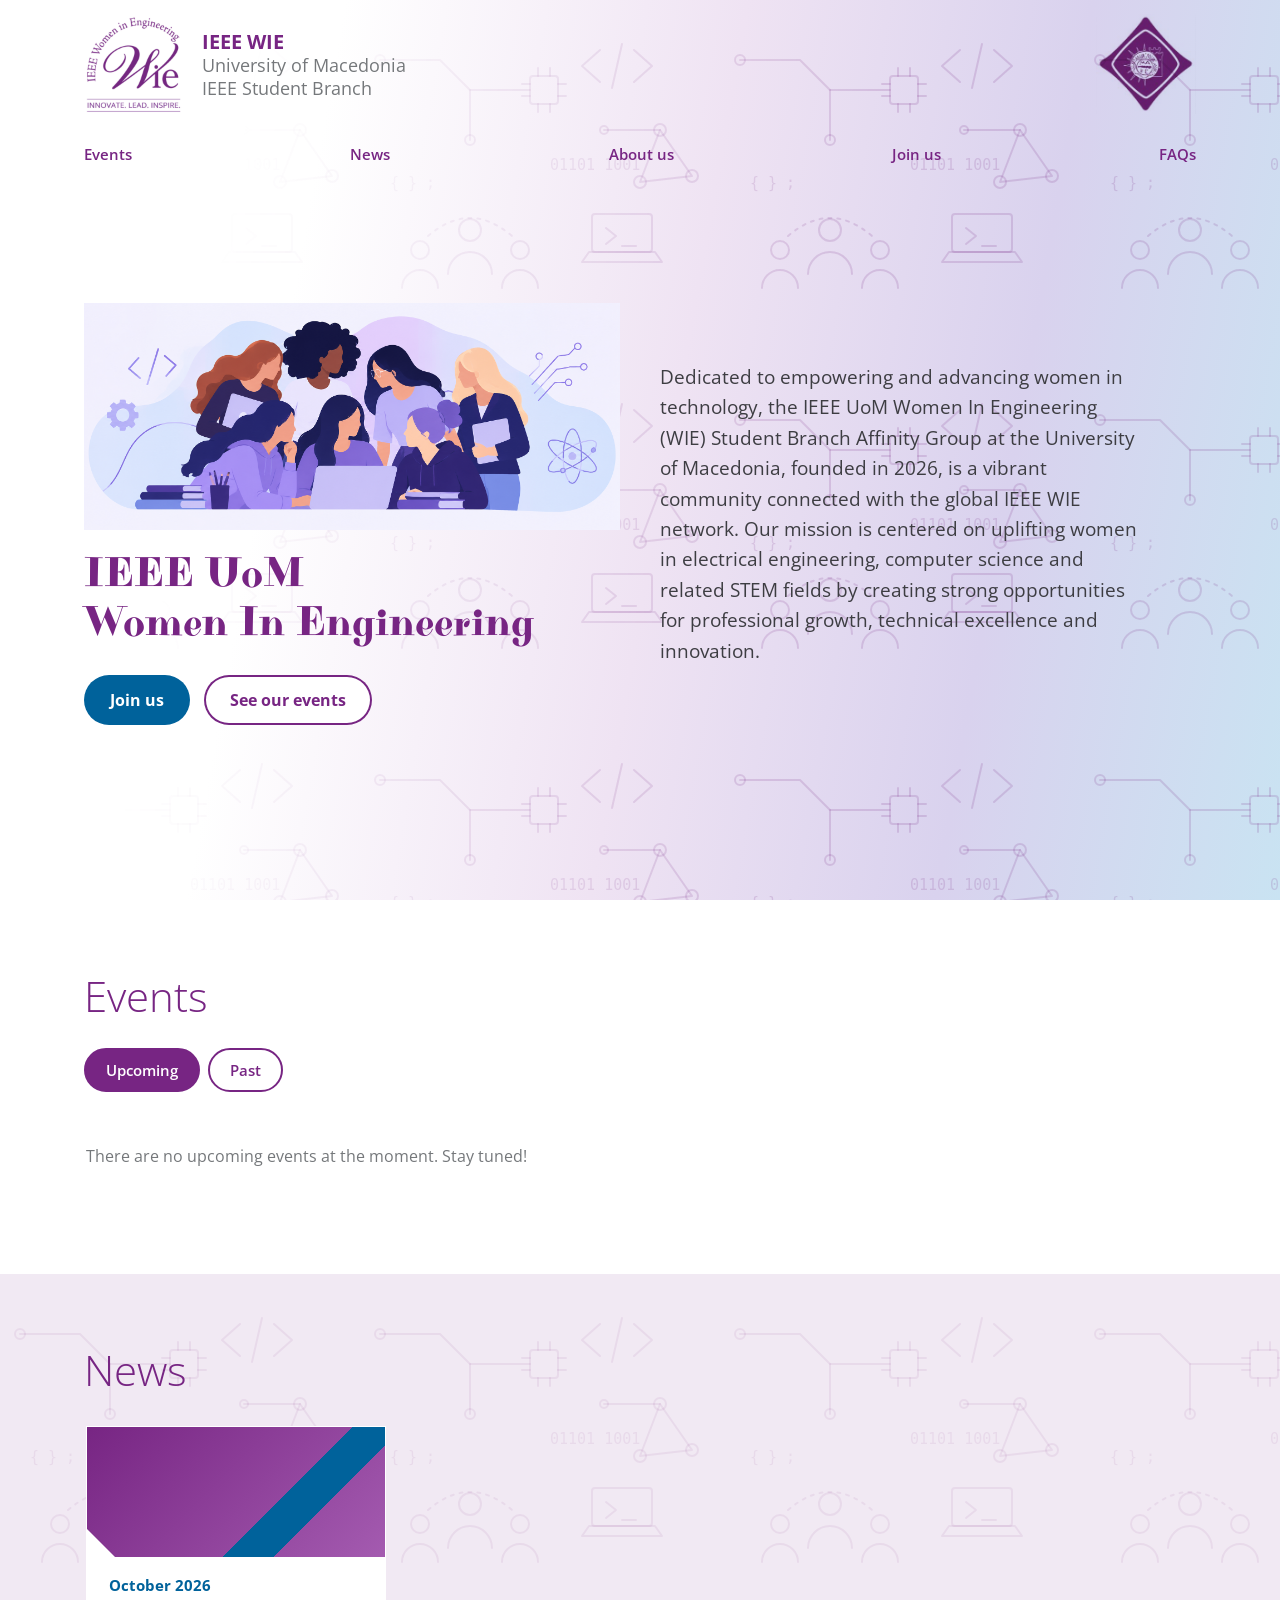
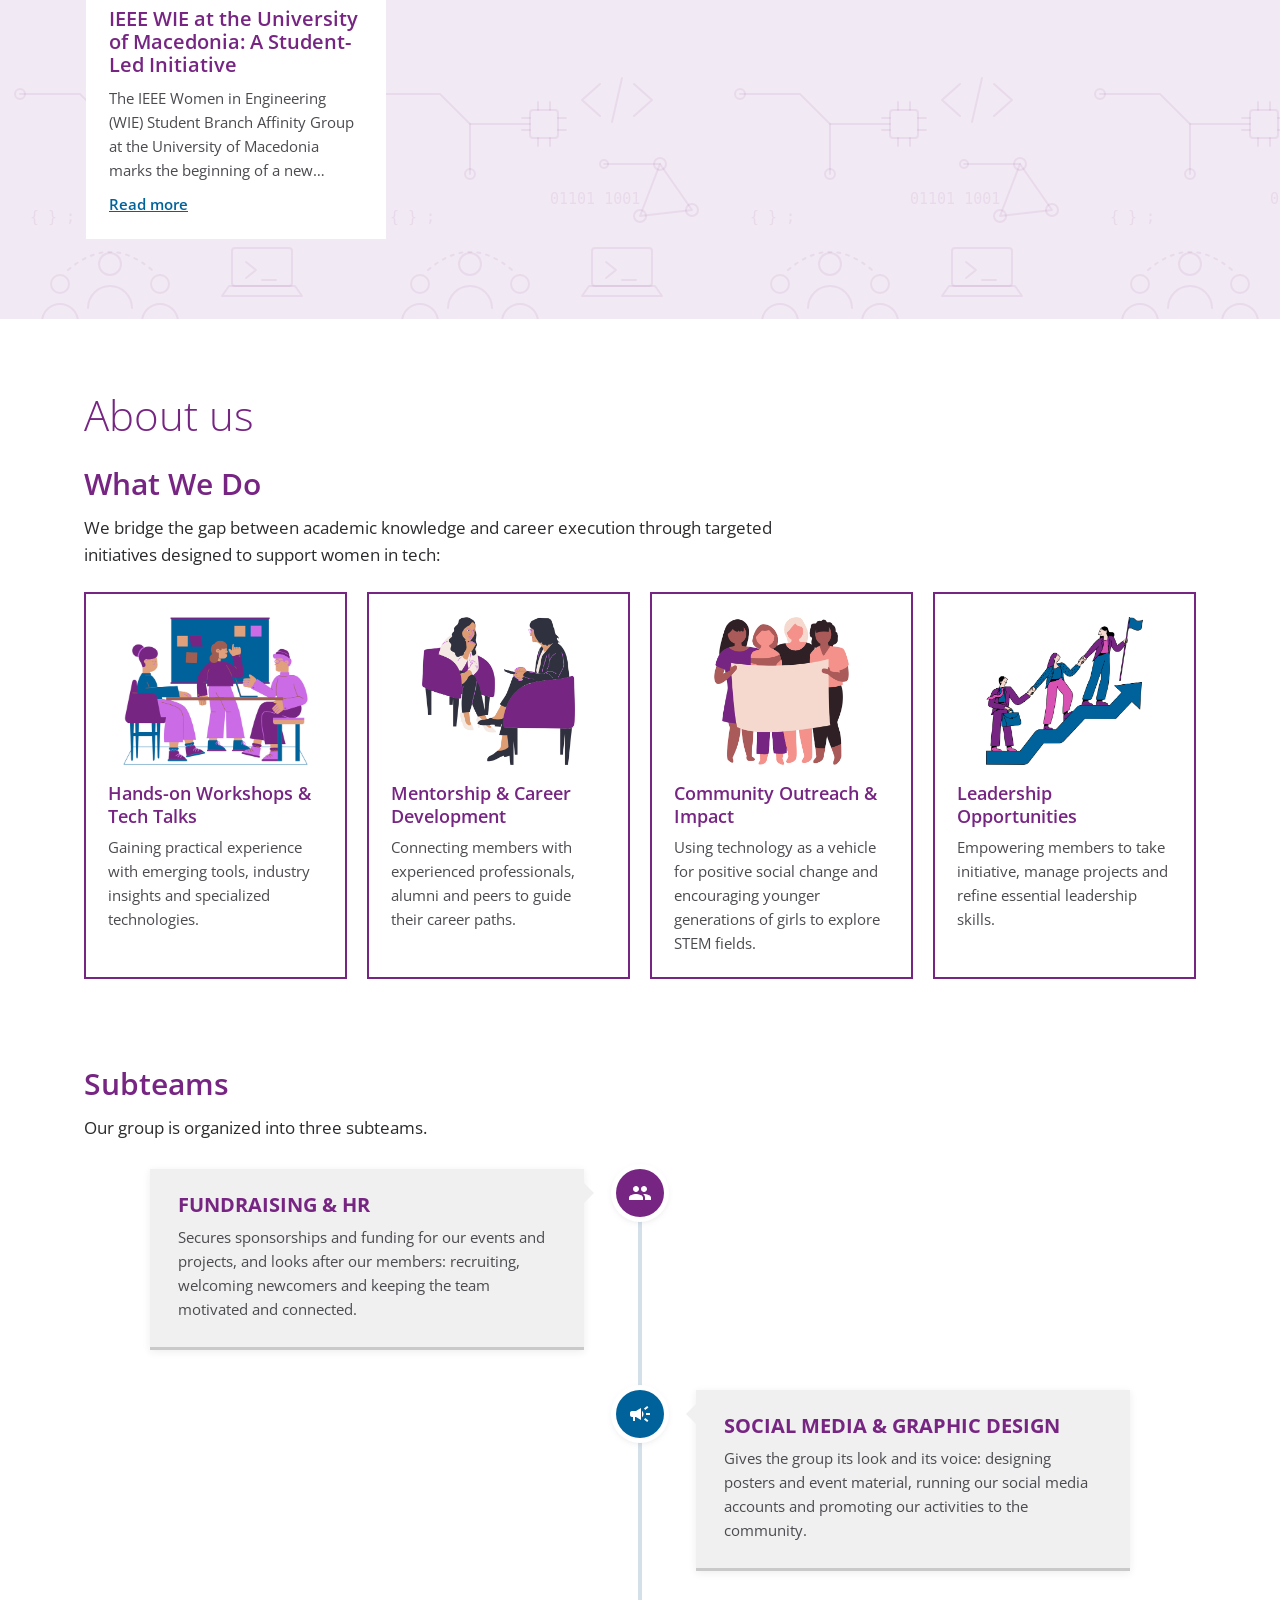
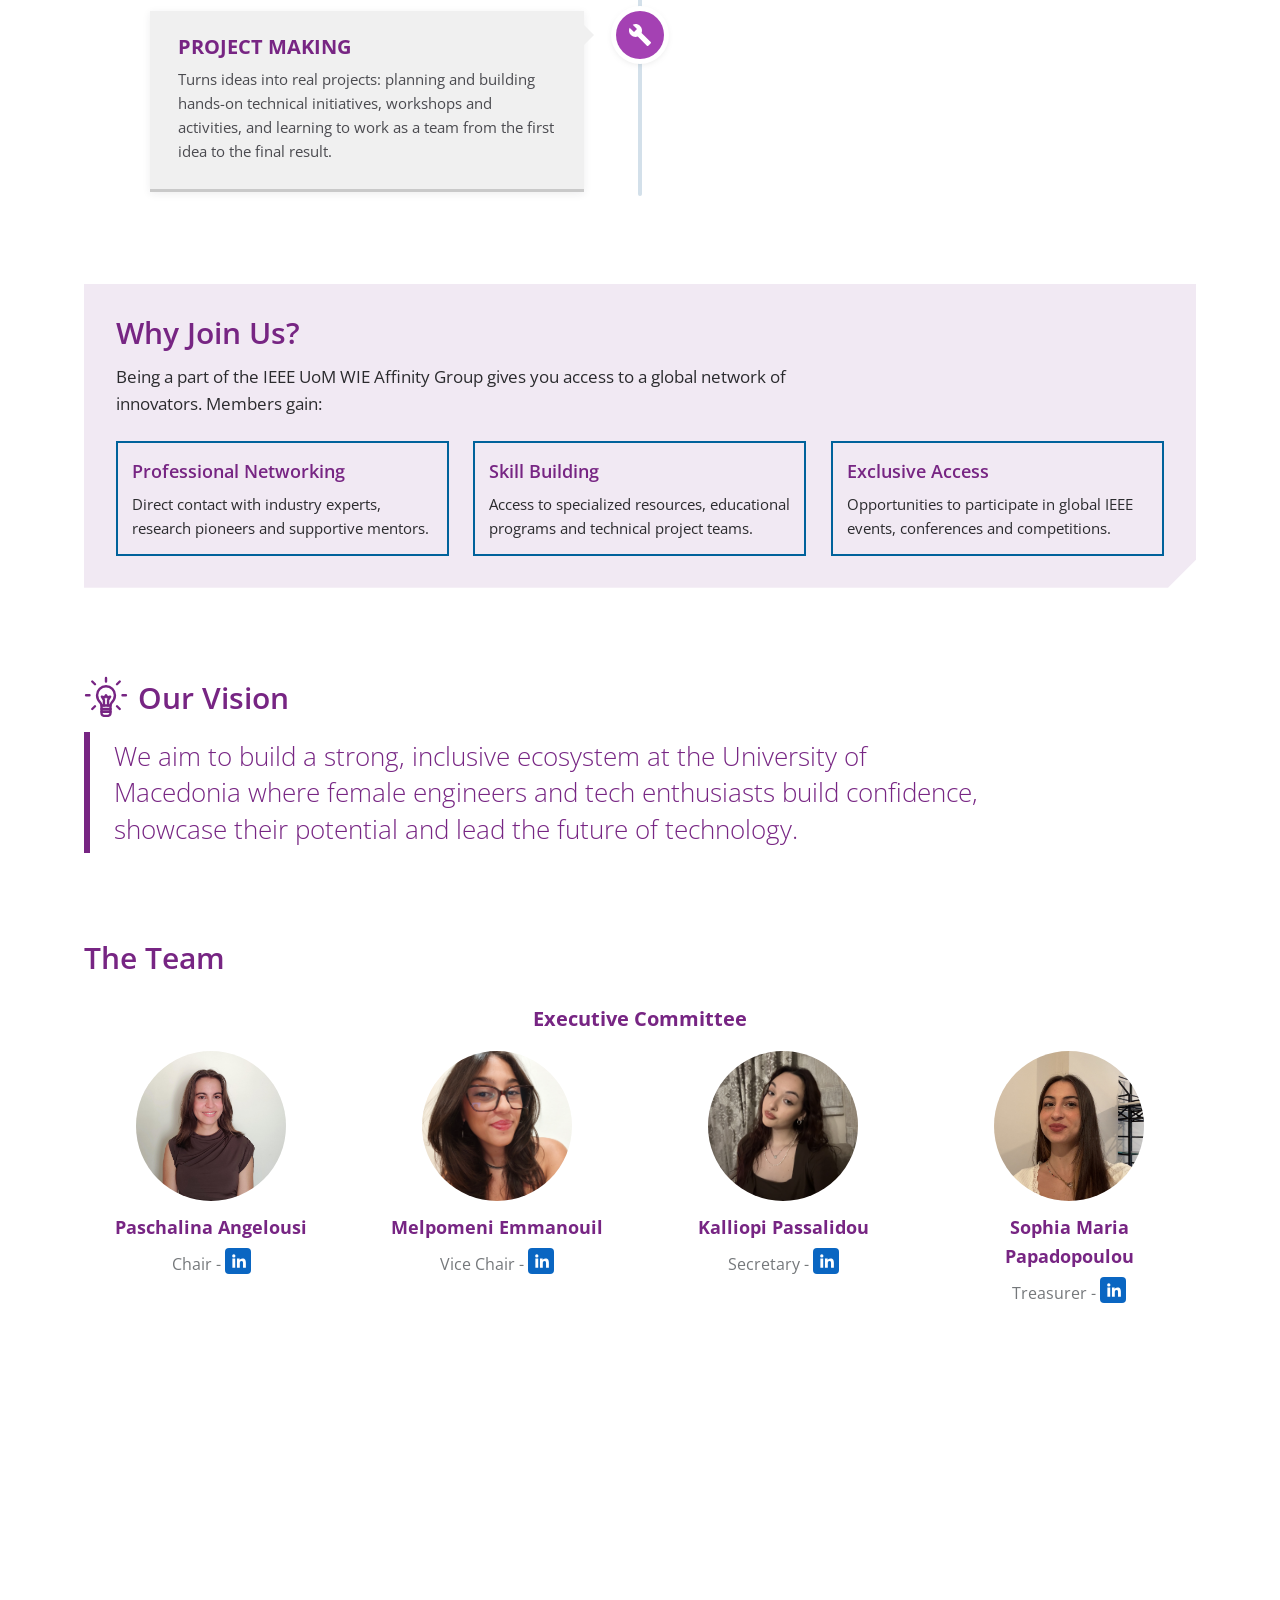
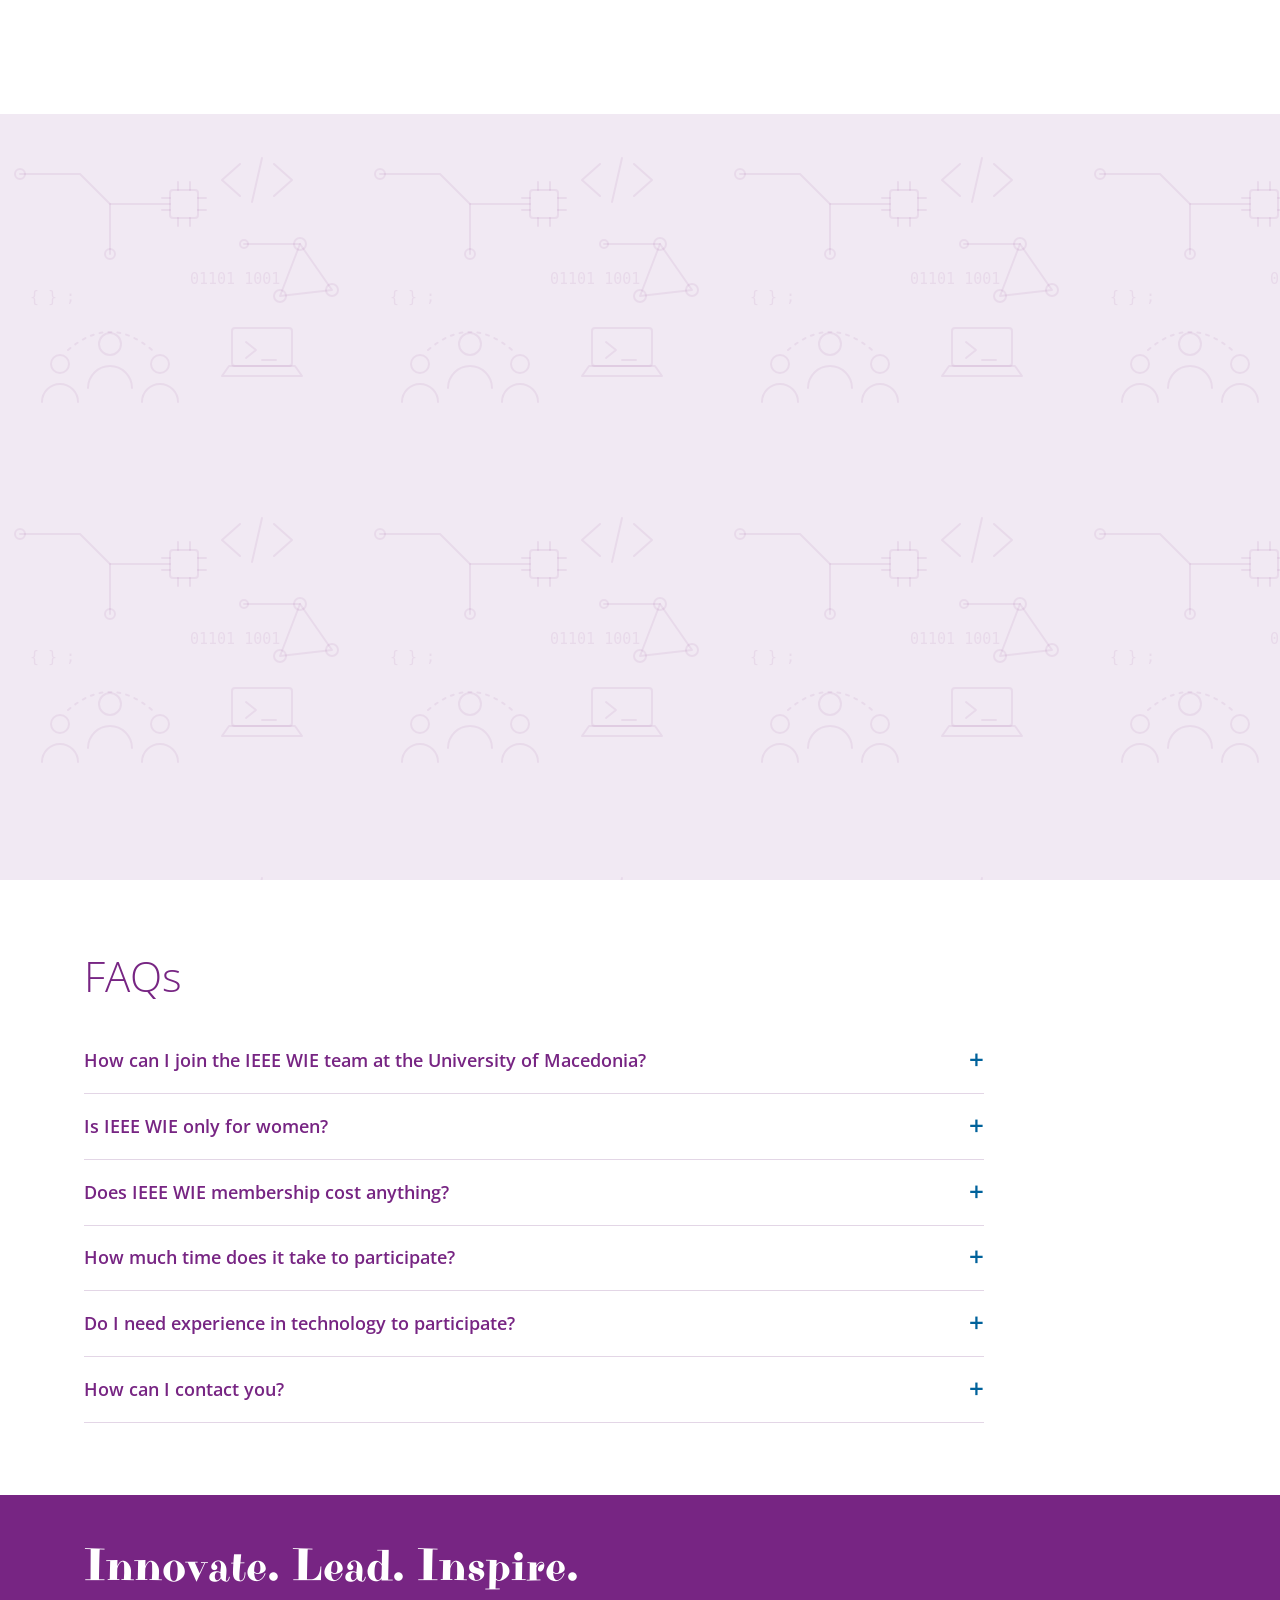
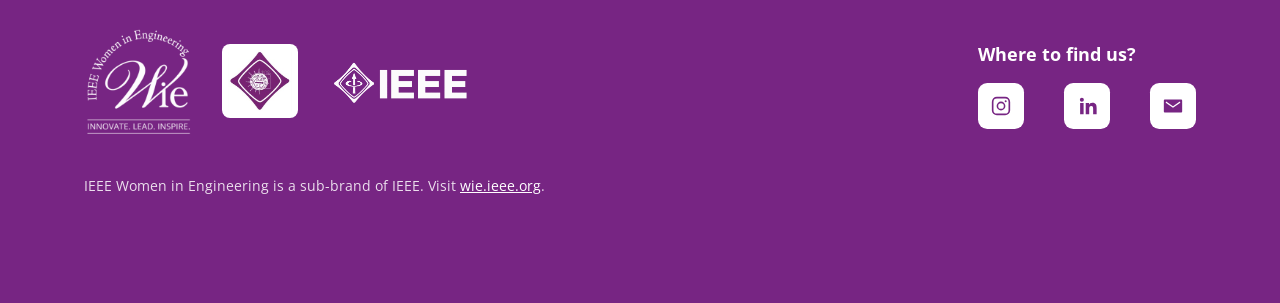
==== commit c123ce8b: "." ====
--- a/wie-site/wie-site/index.html
+++ b/wie-site/wie-site/index.html
@@ -490,7 +490,7 @@
   </div>
 </footer>
 
-<script src="script.js?v=12"></script>
+<script src="script.js?v=13"></script>
 </body>
 
 </html>
--- a/wie-site/wie-site/styles.css
+++ b/wie-site/wie-site/styles.css
@@ -1686,4 +1686,56 @@
 .email-menu button:hover {
   background: var(--tint);
 }
- + 
+/* ==========================================================================
+   SCROLL ANIMATIONS (set up by script.js)
+   Everything is scoped under .has-reveal, which script.js adds only when the
+   animations can run, so without JavaScript nothing is hidden.
+   ========================================================================== */
+
+/* Elements that slide in from the side must not create a sideways scrollbar */
+body {
+  overflow-x: clip;
+}
+
+.has-reveal .reveal {
+  opacity: 0;
+  transition:
+    opacity 0.8s ease,
+    transform 0.8s cubic-bezier(0.2, 0.7, 0.2, 1);
+  transition-delay: var(--reveal-delay, 0ms);
+  will-change: opacity, transform;
+}
+
+.has-reveal .reveal[data-reveal="up"]    { transform: translateY(28px); }
+.has-reveal .reveal[data-reveal="left"]  { transform: translateX(-36px); }
+.has-reveal .reveal[data-reveal="right"] { transform: translateX(36px); }
+.has-reveal .reveal[data-reveal="zoom"]  { transform: translateY(18px) scale(0.94); }
+
+.has-reveal .reveal[data-reveal="pop"] {
+  transform: scale(0.5);
+  transition-duration: 0.6s, 0.6s;
+  transition-timing-function: ease, cubic-bezier(0.34, 1.56, 0.64, 1);   /* small bounce */
+}
+
+/* Mobile: the timeline cards are all on one side, so they rise instead of sliding */
+@media (max-width: 760px) {
+  .has-reveal .tl-item.reveal[data-reveal="left"],
+  .has-reveal .tl-item.reveal[data-reveal="right"] {
+    transform: translateY(28px);
+  }
+}
+
+/* Final state (must stay after the rules above) */
+.has-reveal .reveal[data-reveal].is-visible {
+  opacity: 1;
+  transform: none;
+}
+
+@media (prefers-reduced-motion: reduce) {
+  .has-reveal .reveal {
+    opacity: 1;
+    transform: none;
+    transition: none;
+  }
+}
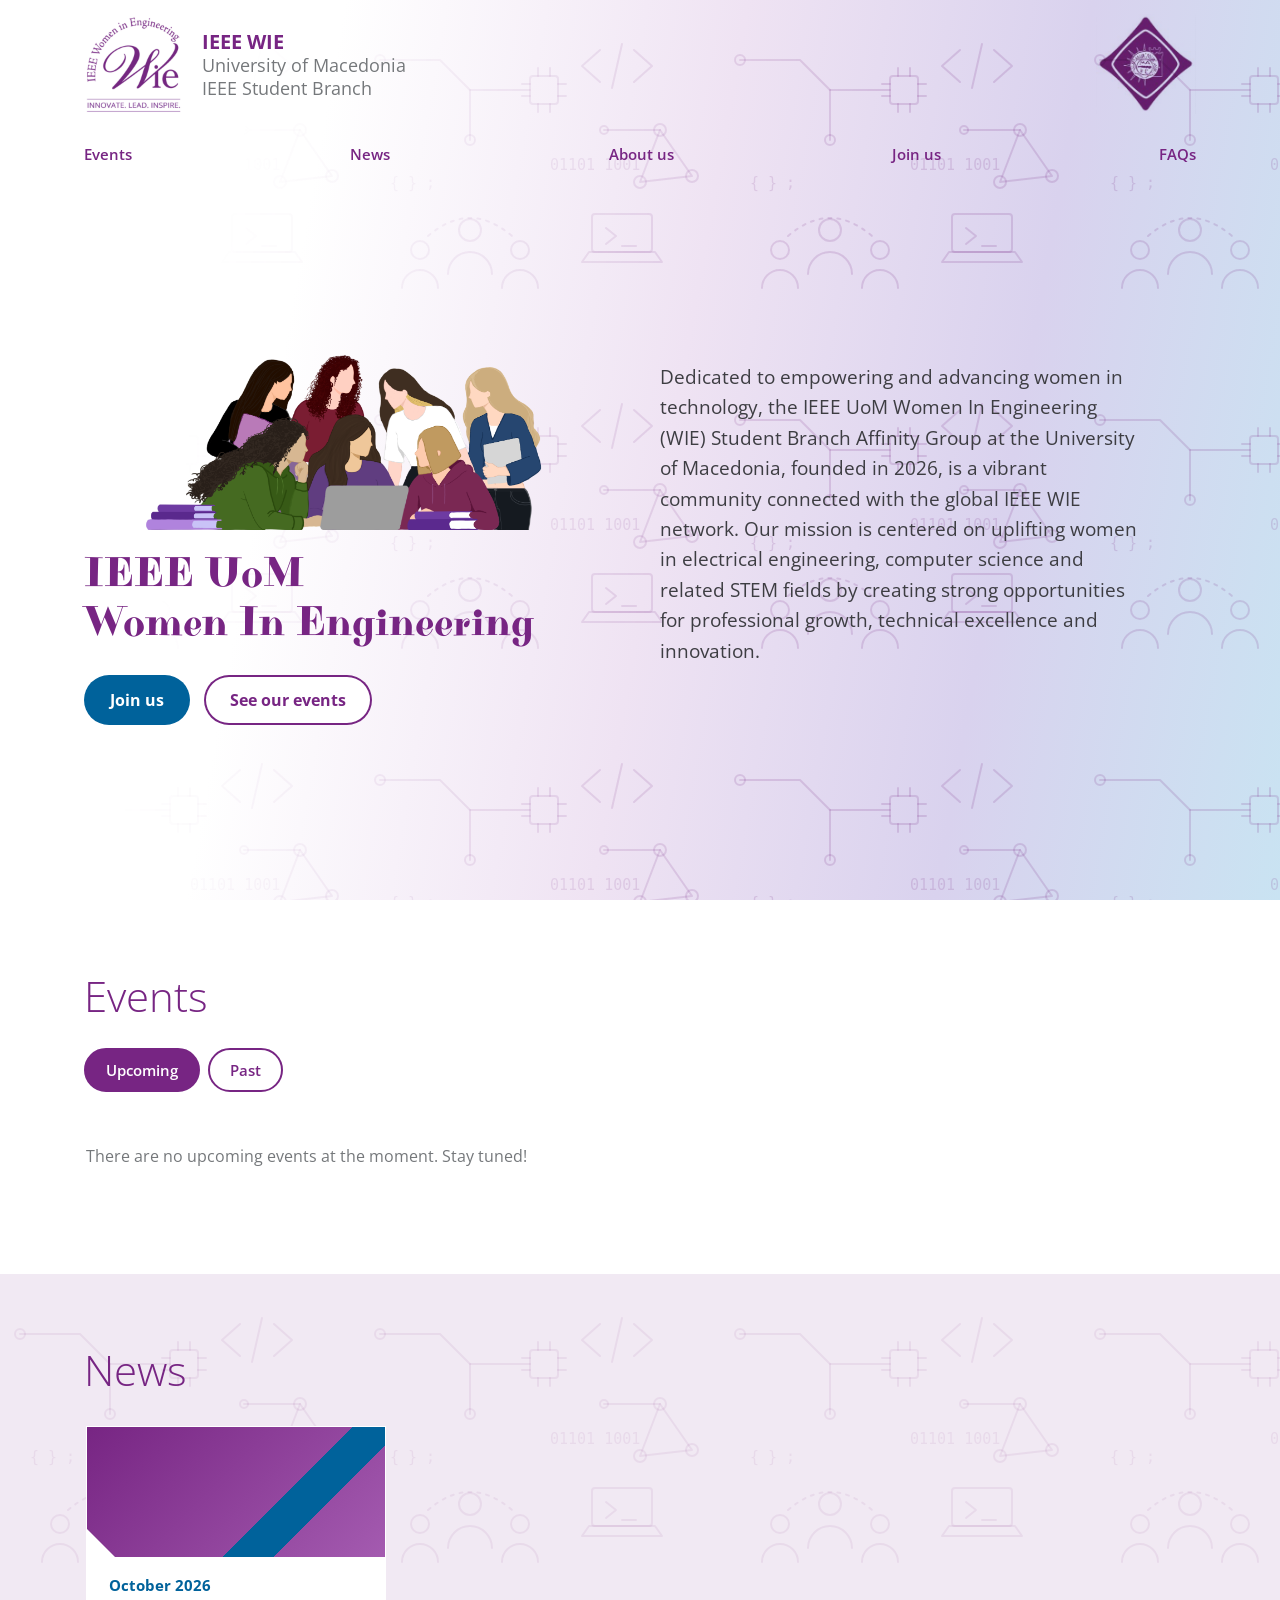
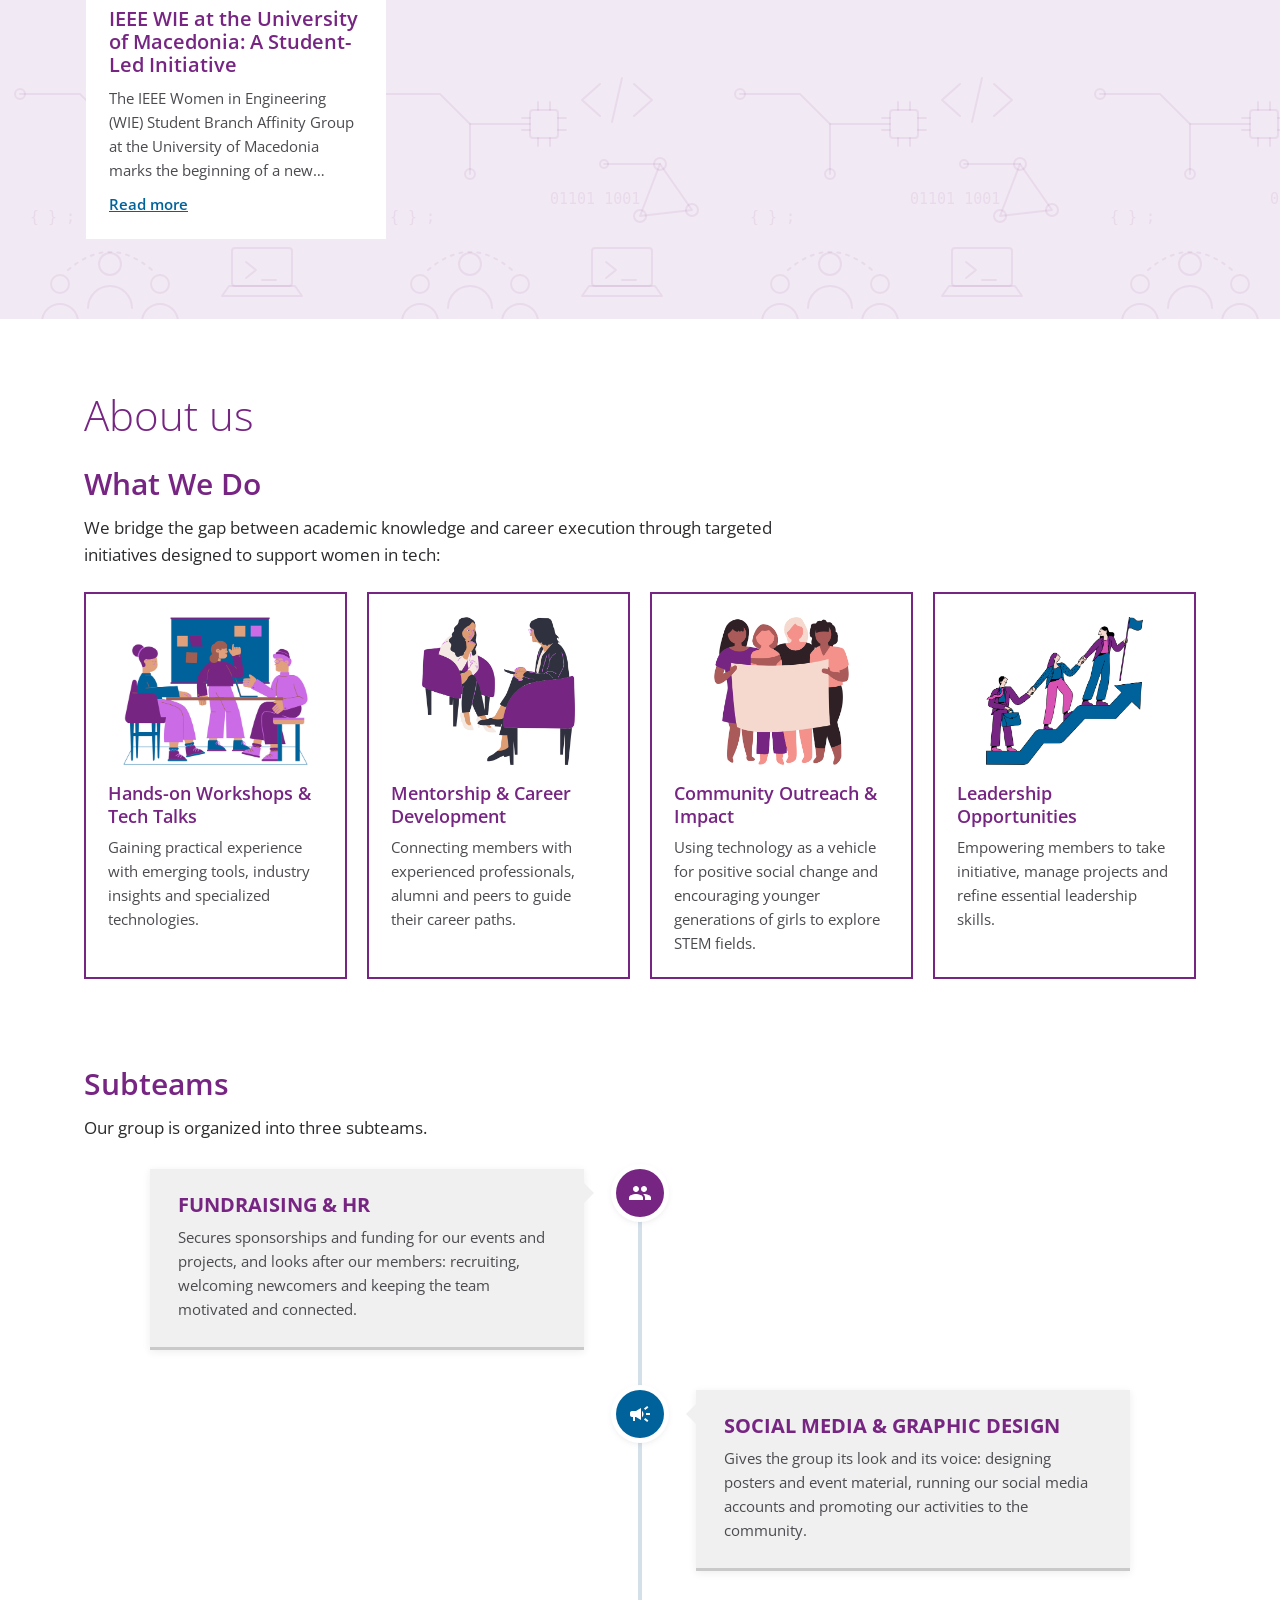
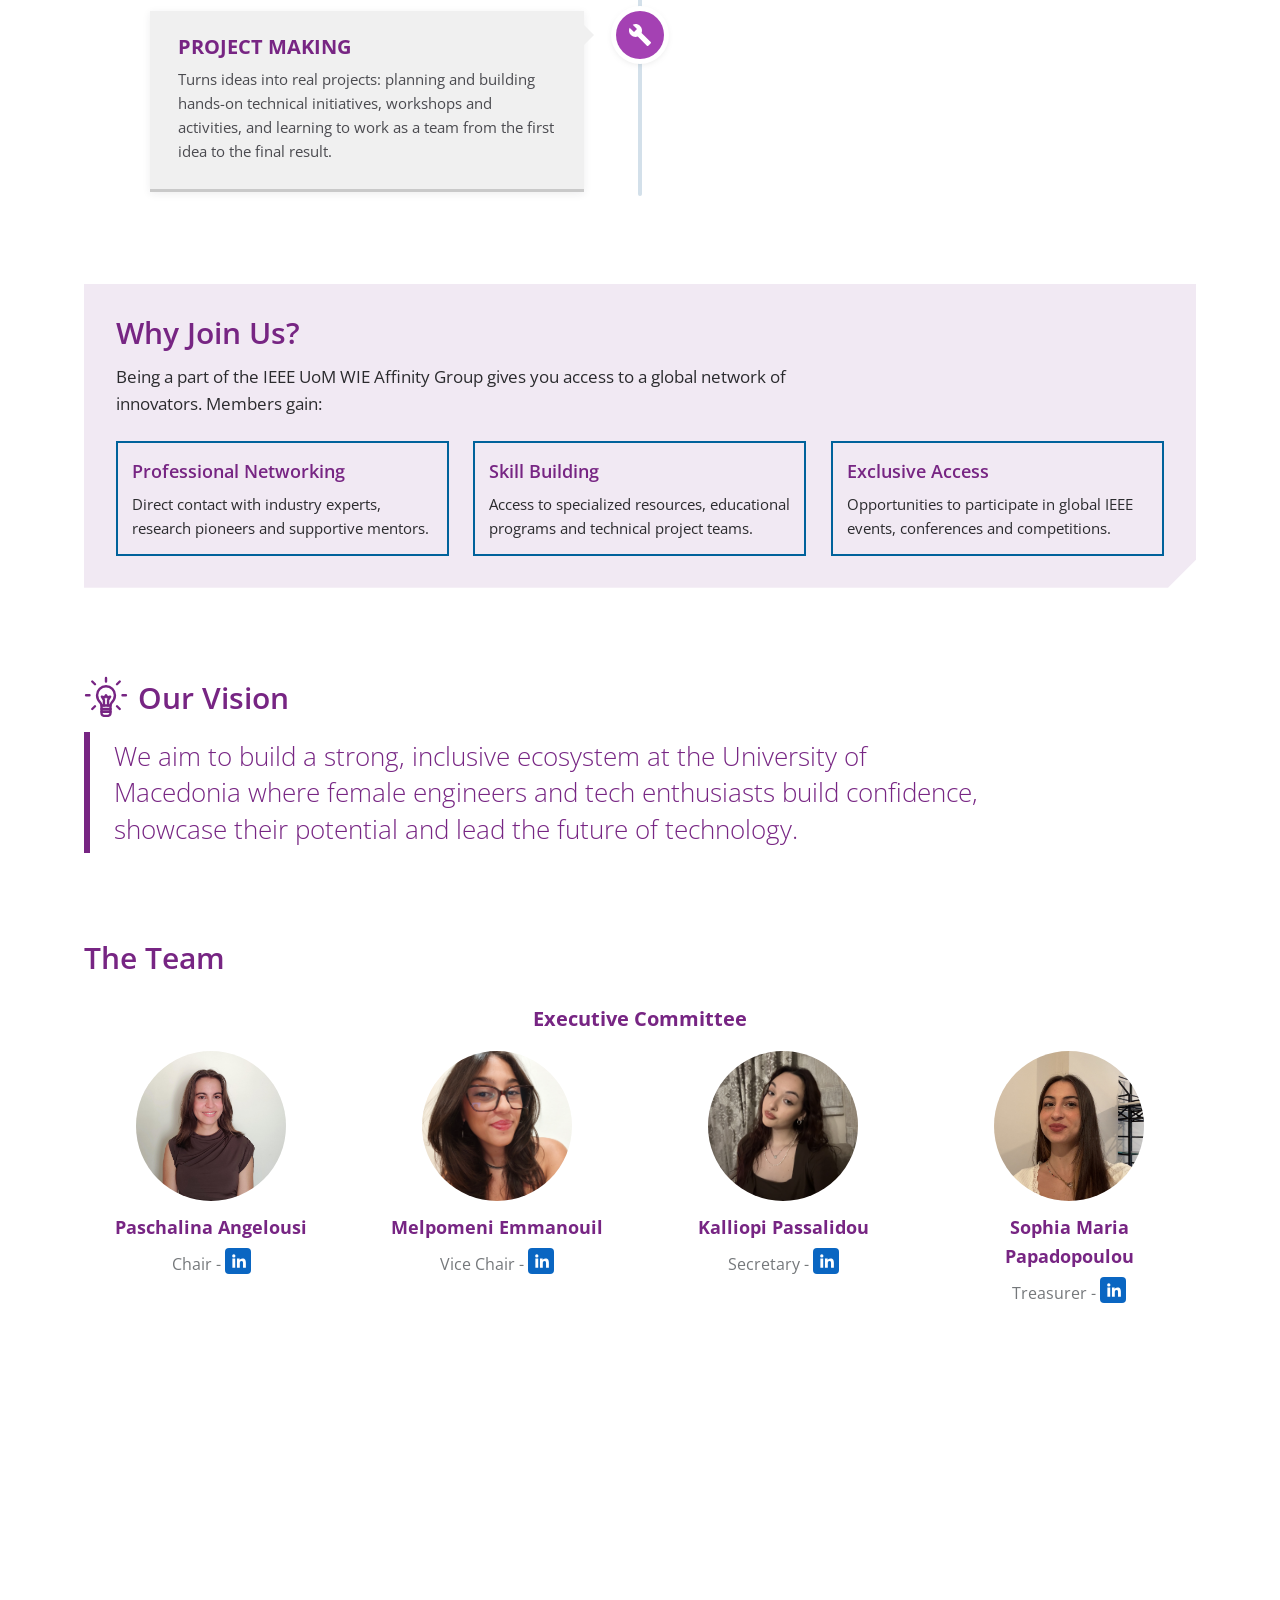
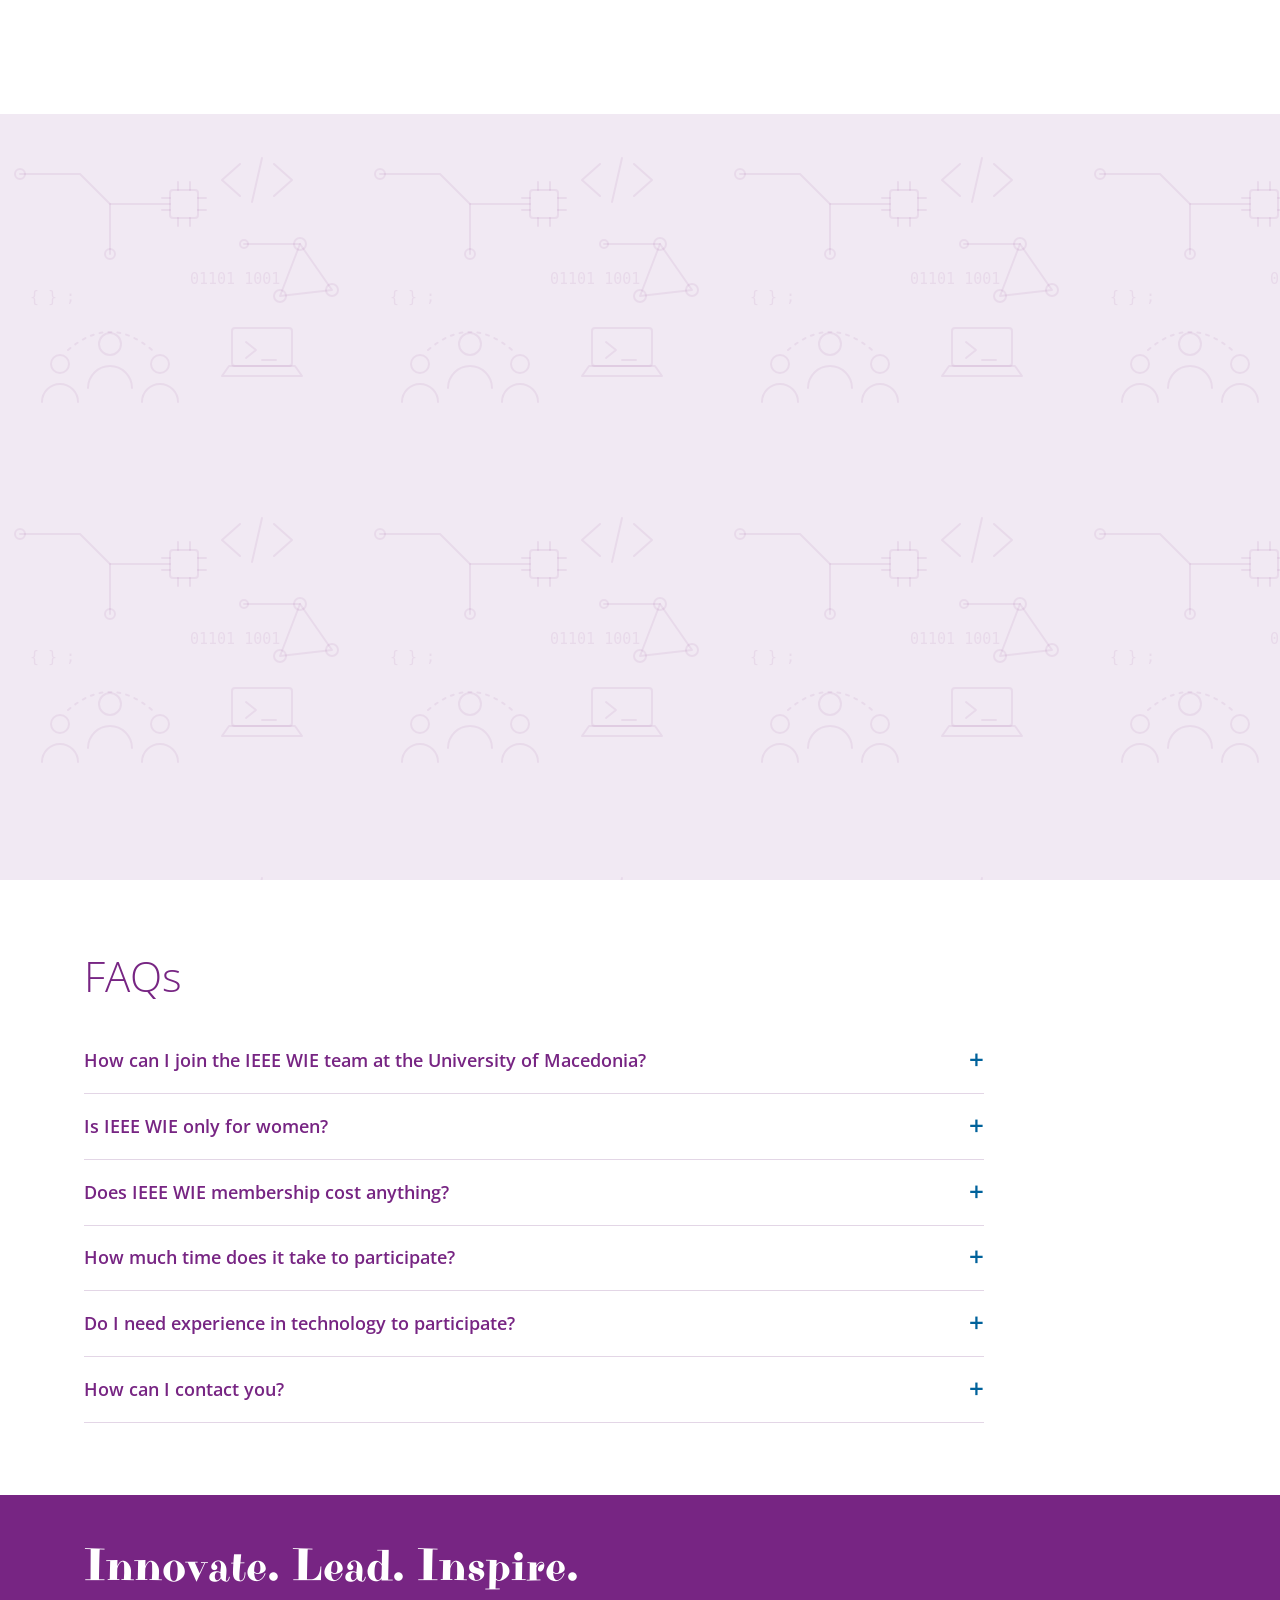
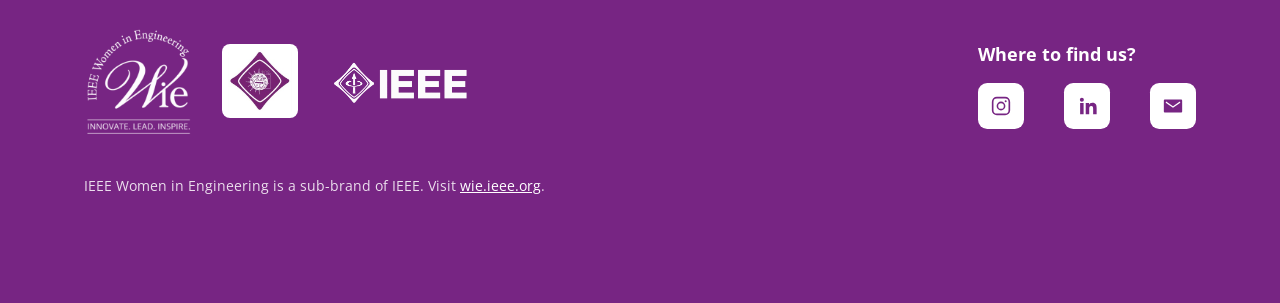
==== commit 9485dbc6: "changed homepage png" ====
--- a/wie-site/wie-site/index.html
+++ b/wie-site/wie-site/index.html
@@ -68,7 +68,7 @@
 
         <div class="hero-art">
     <img
-    src="assets/homepage_temp.png"
+    src="assets/homepage-img.png"
     alt="Women in engineering and technology"
   > </div>
         <h1 class="tangerine-bold">IEEE UoM <br>Women In Engineering</h1>
--- a/wie-site/wie-site/styles.css
+++ b/wie-site/wie-site/styles.css
@@ -305,8 +305,8 @@
 .hero-main .hero-art img {
   display: block;
   width: 100%;
-  max-width: 300px;
-  max-height: 32vh;
+  max-width: 100%;
+  max-height: 50vh;
   height: auto;
   object-fit: contain;
 }
@@ -1361,6 +1361,8 @@
   margin: 0 auto 12px;
 }
 
+
+
 @media (min-width: 761px) {
 
   /* Content width: wider than before, so there is less empty space at the sides */
@@ -1738,4 +1740,5 @@
     transform: none;
     transition: none;
   }
-}+}
+
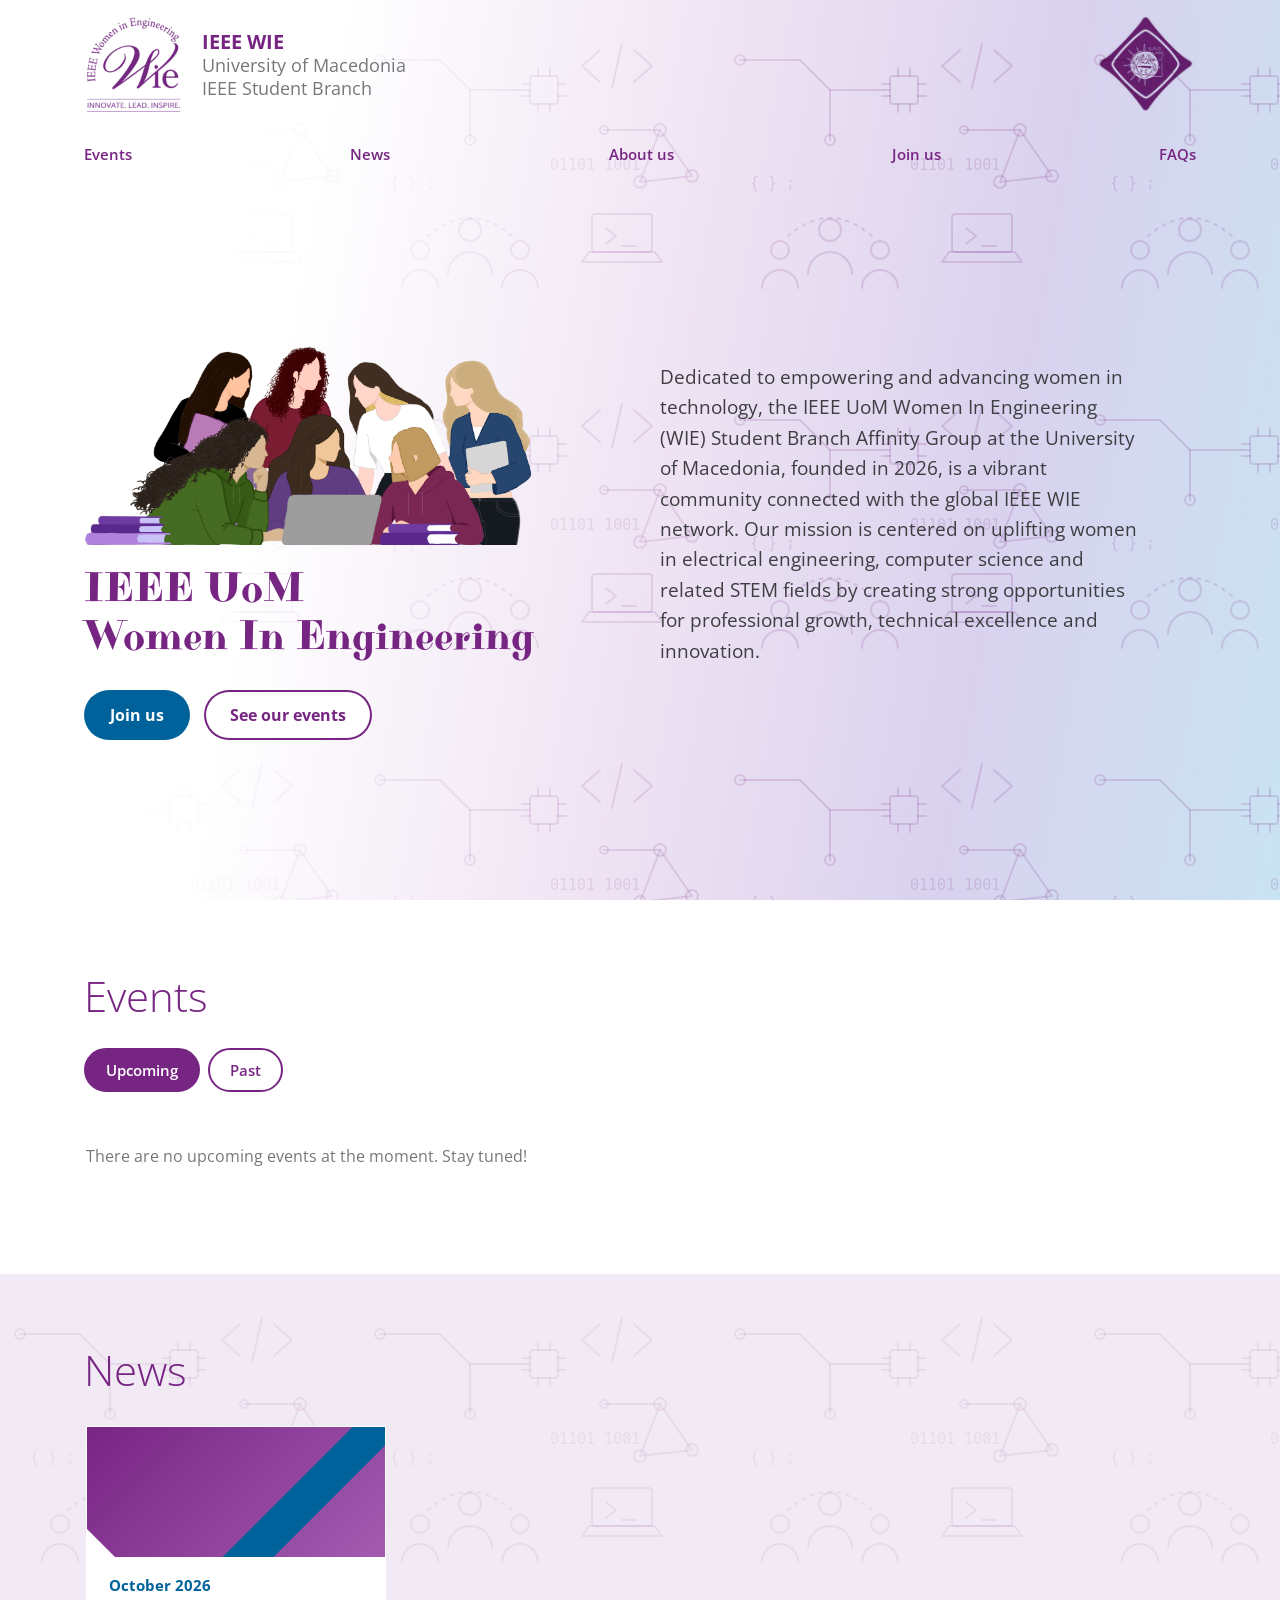
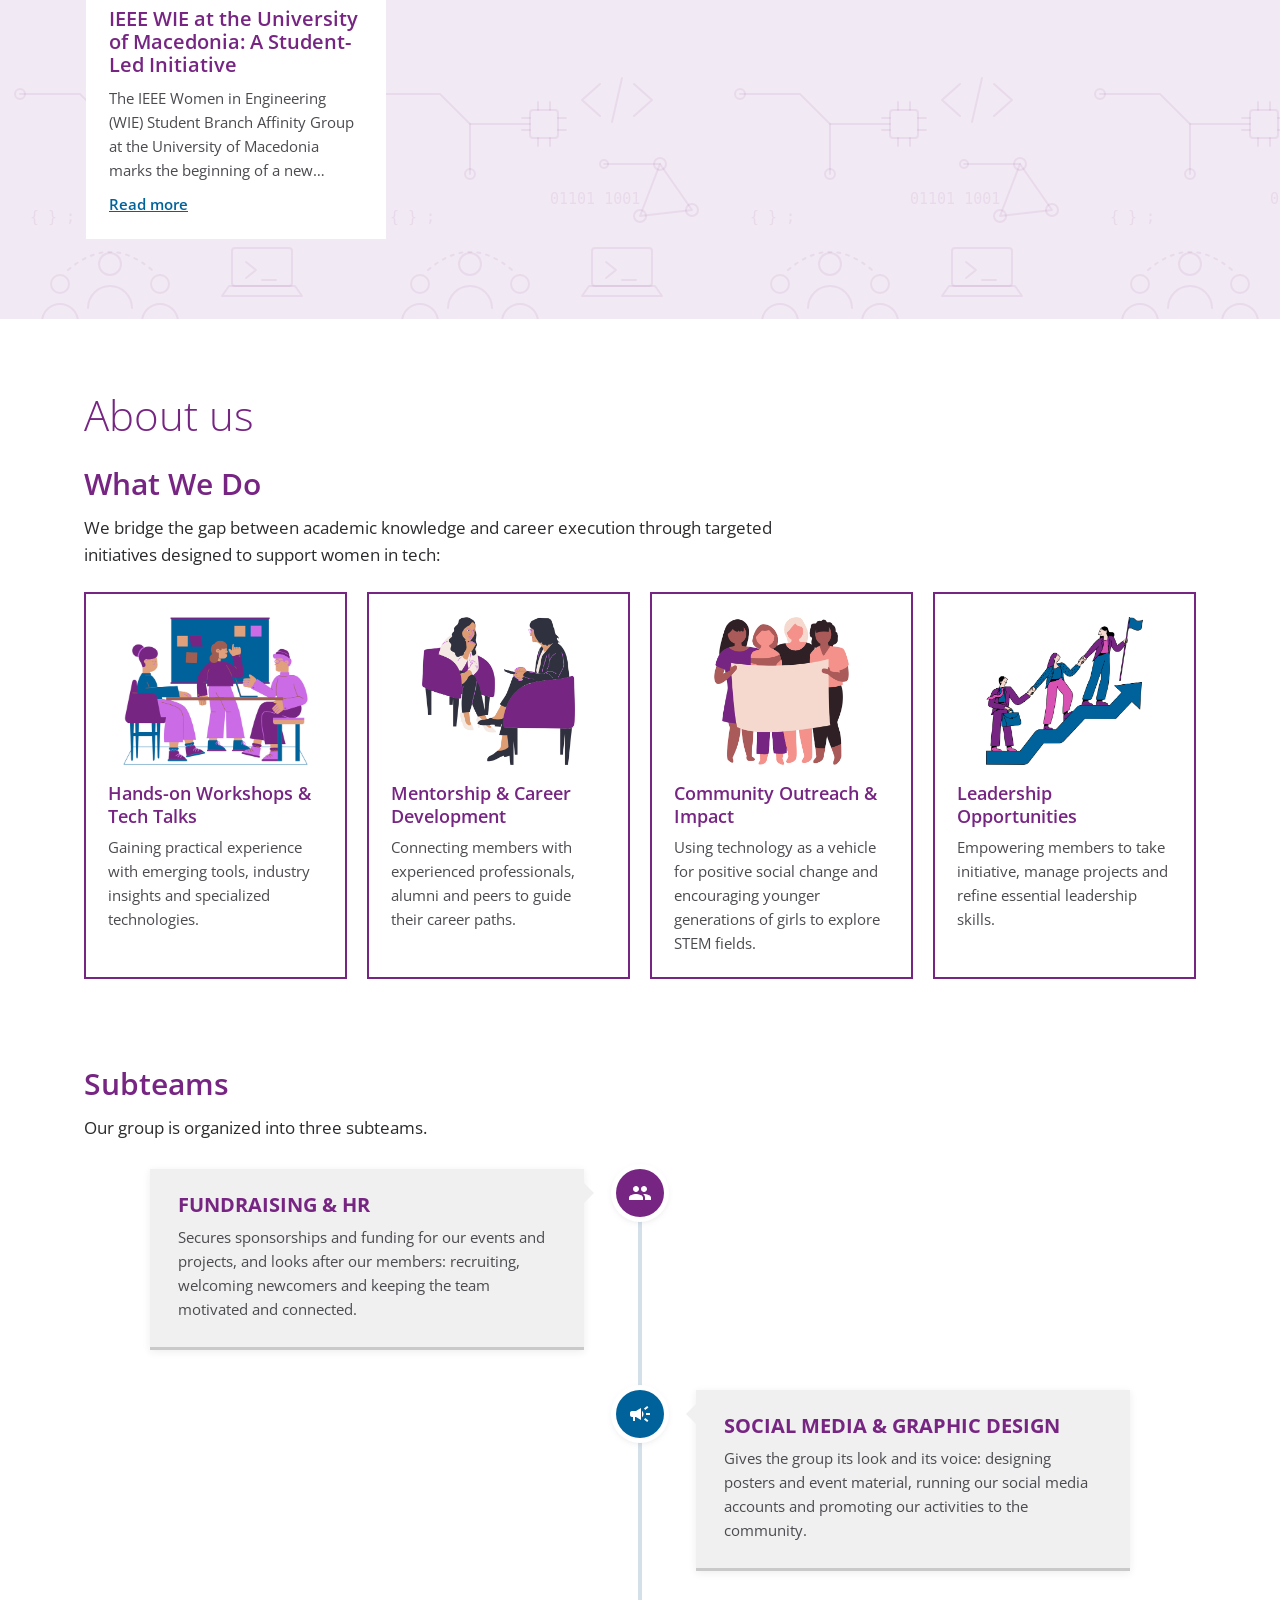
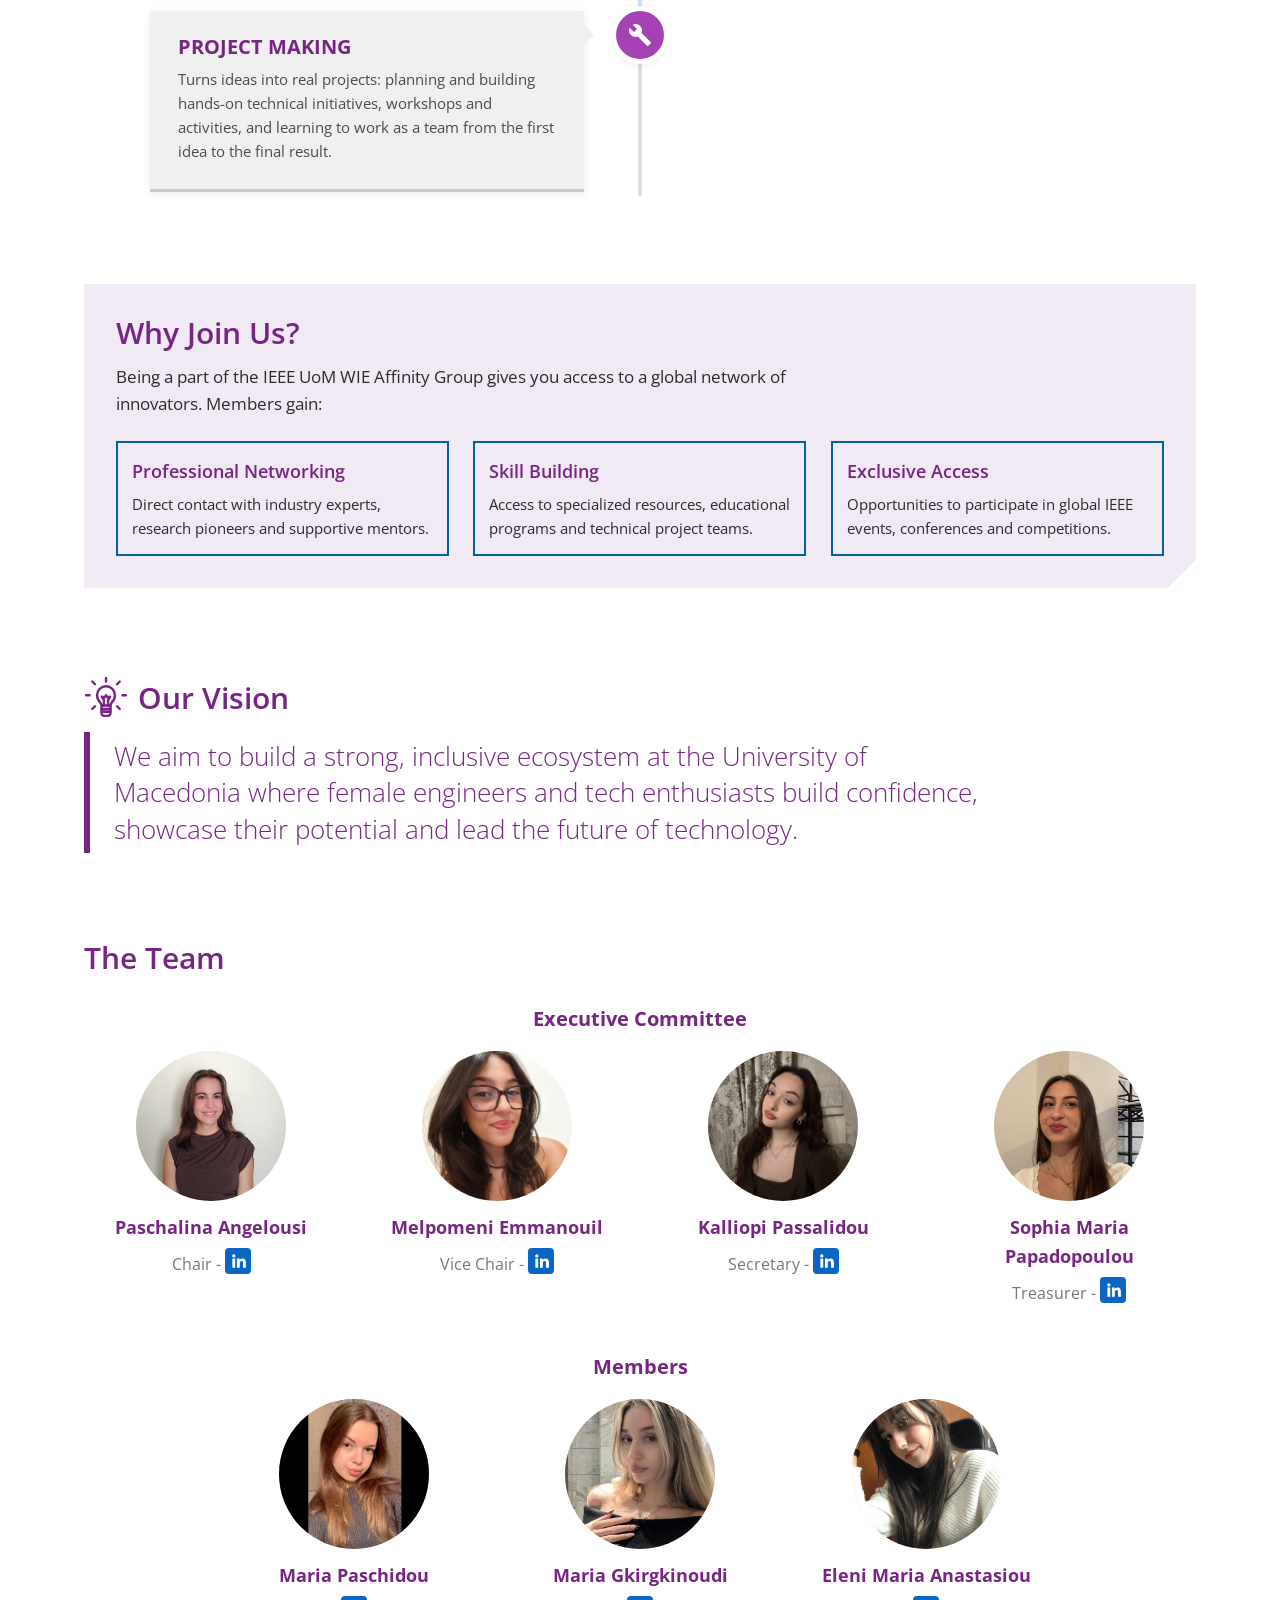
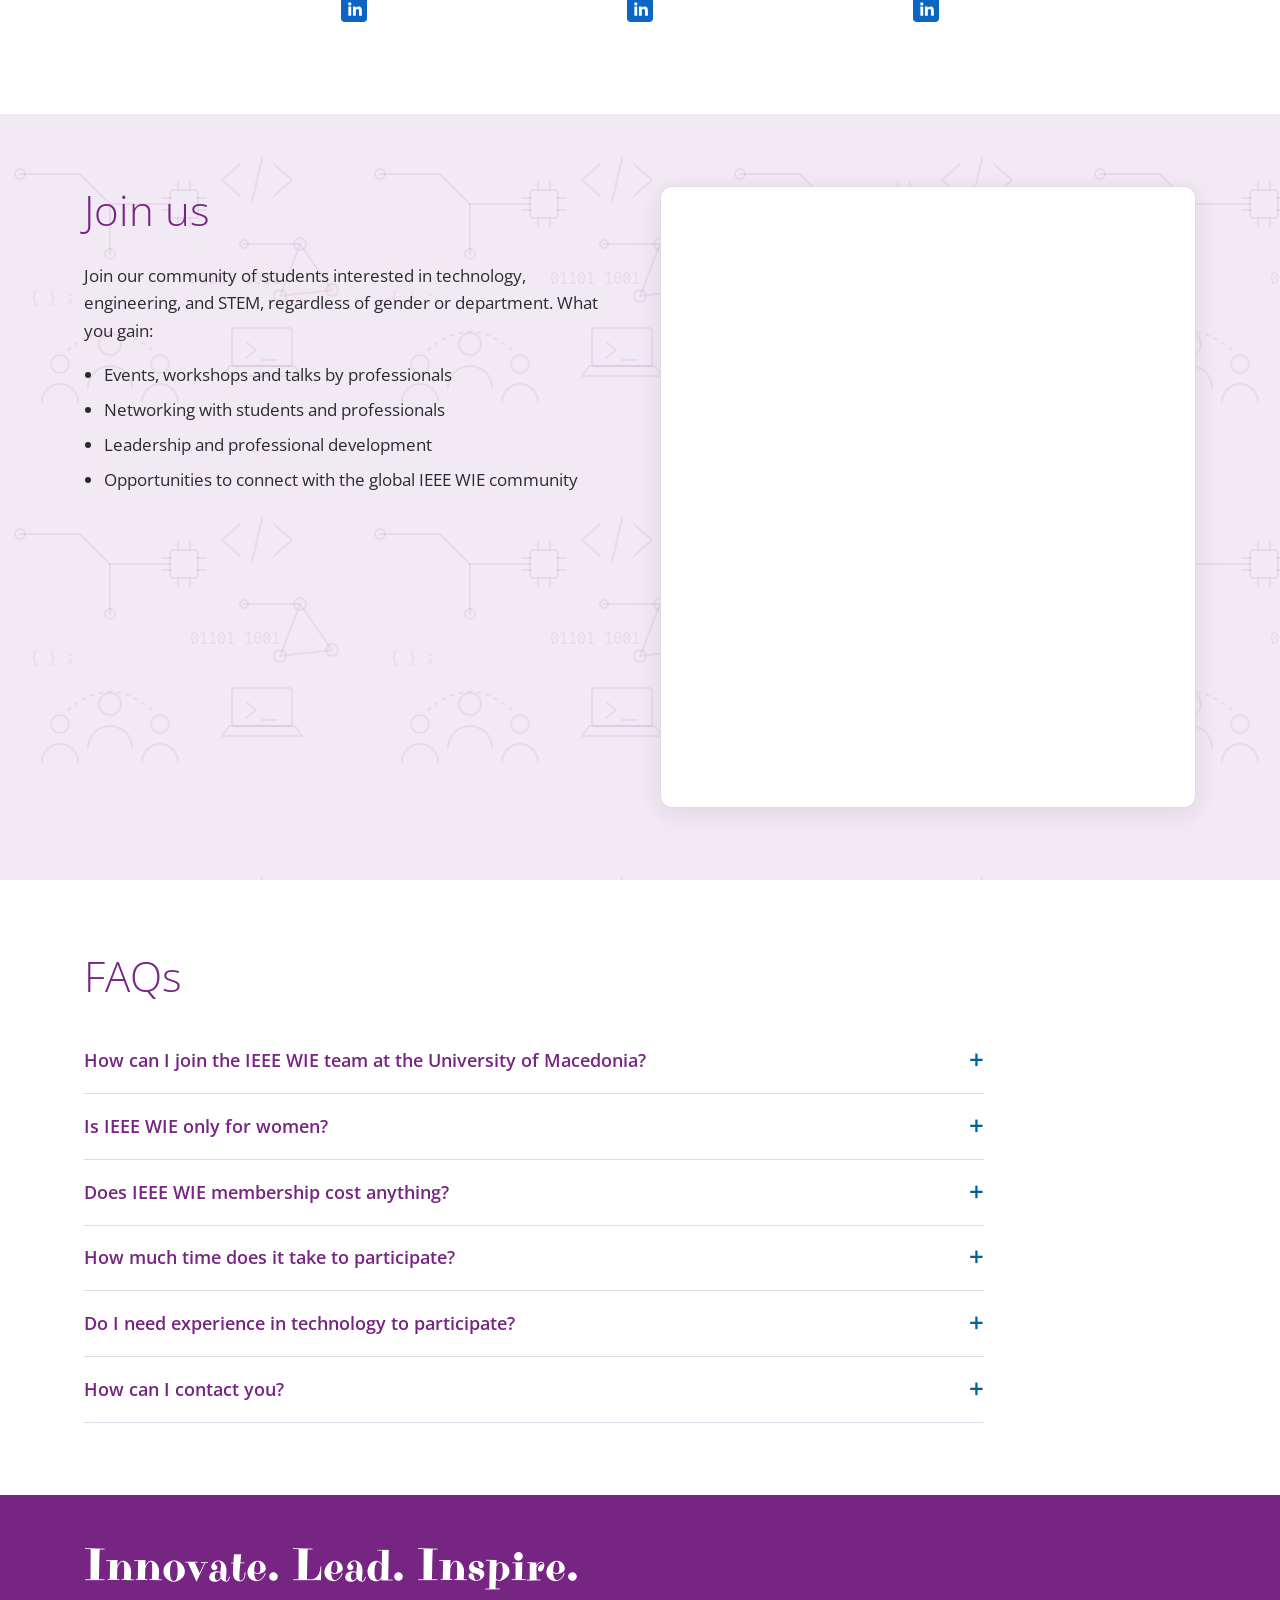
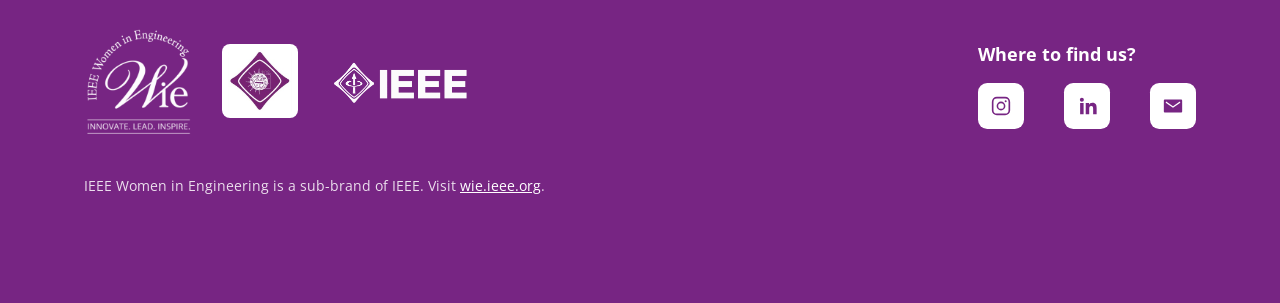
==== commit f7819c2f: "Cropped homepage photo" ====
--- a/wie-site/wie-site/index.html
+++ b/wie-site/wie-site/index.html
@@ -68,7 +68,7 @@
 
         <div class="hero-art">
     <img
-    src="assets/homepage-img.png"
+     src="assets/homepage-crop.png"
     alt="Women in engineering and technology"
   > </div>
         <h1 class="tangerine-bold">IEEE UoM <br>Women In Engineering</h1>
